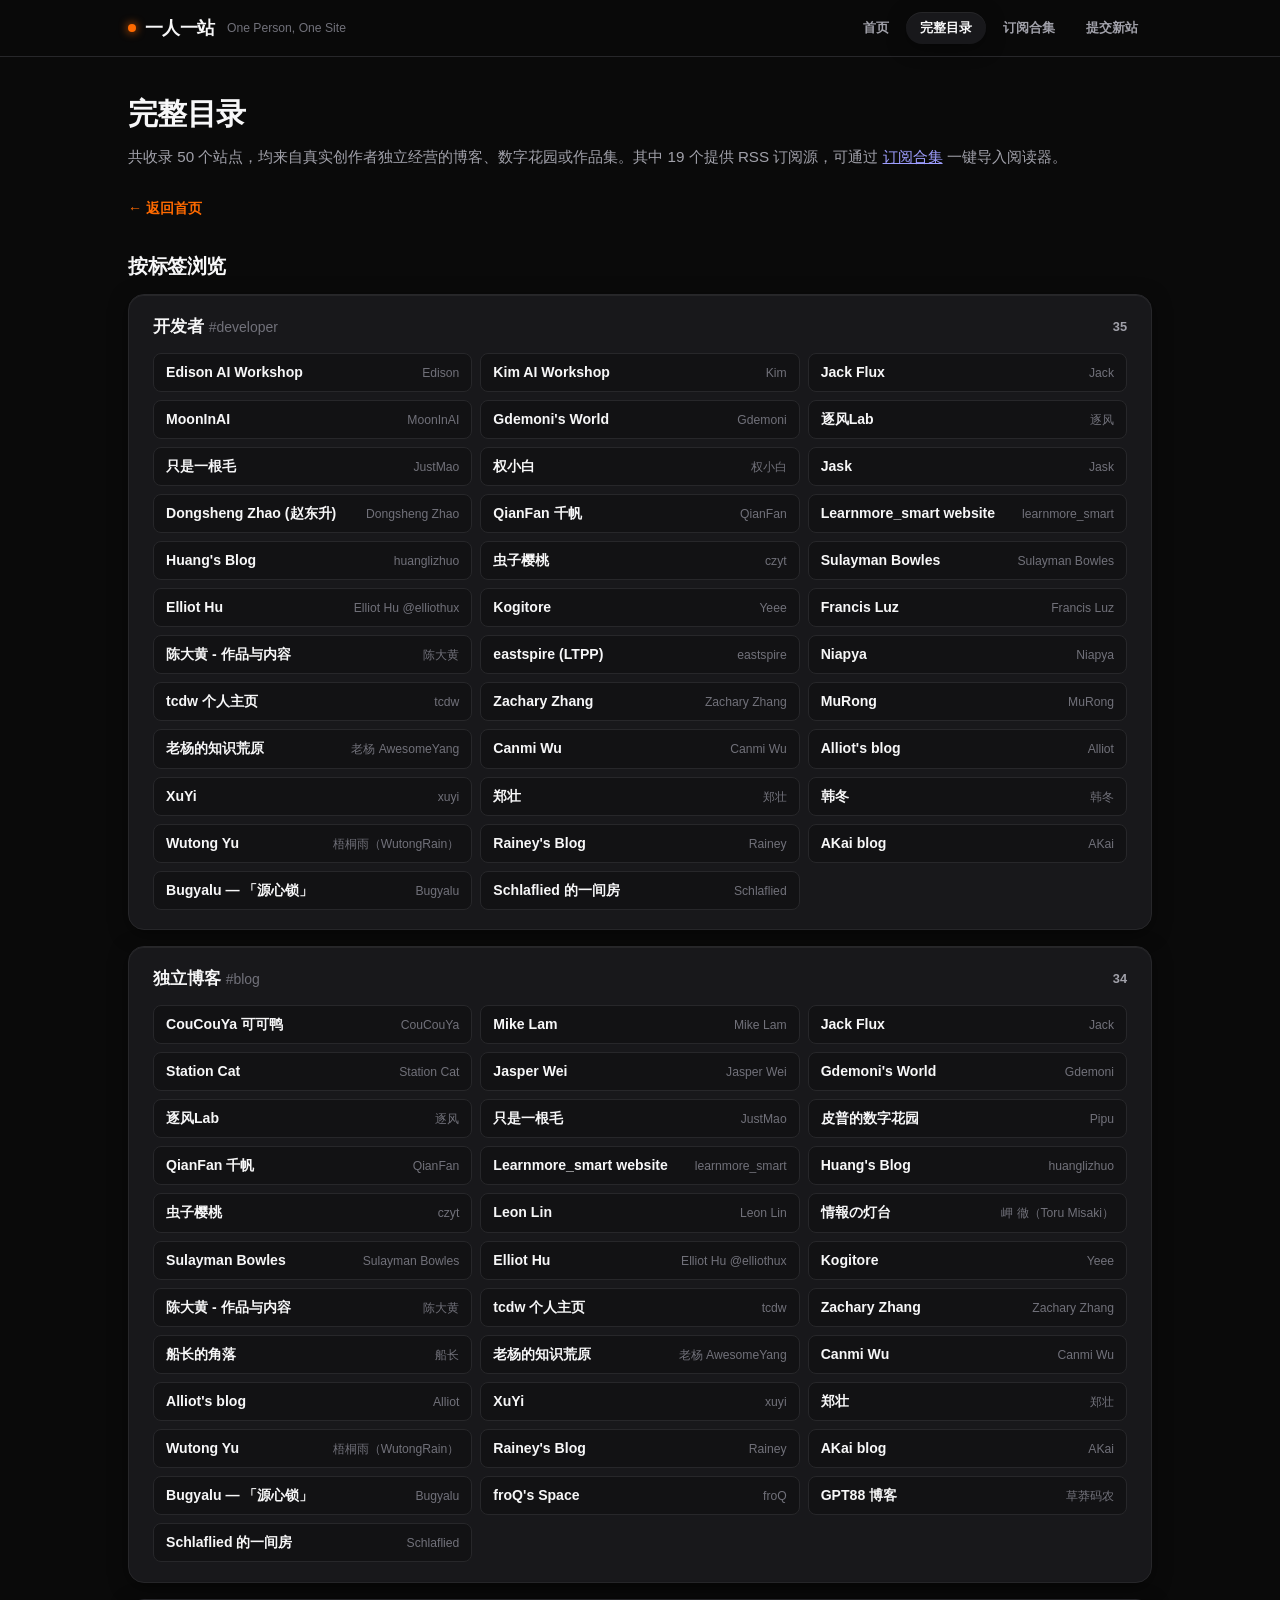
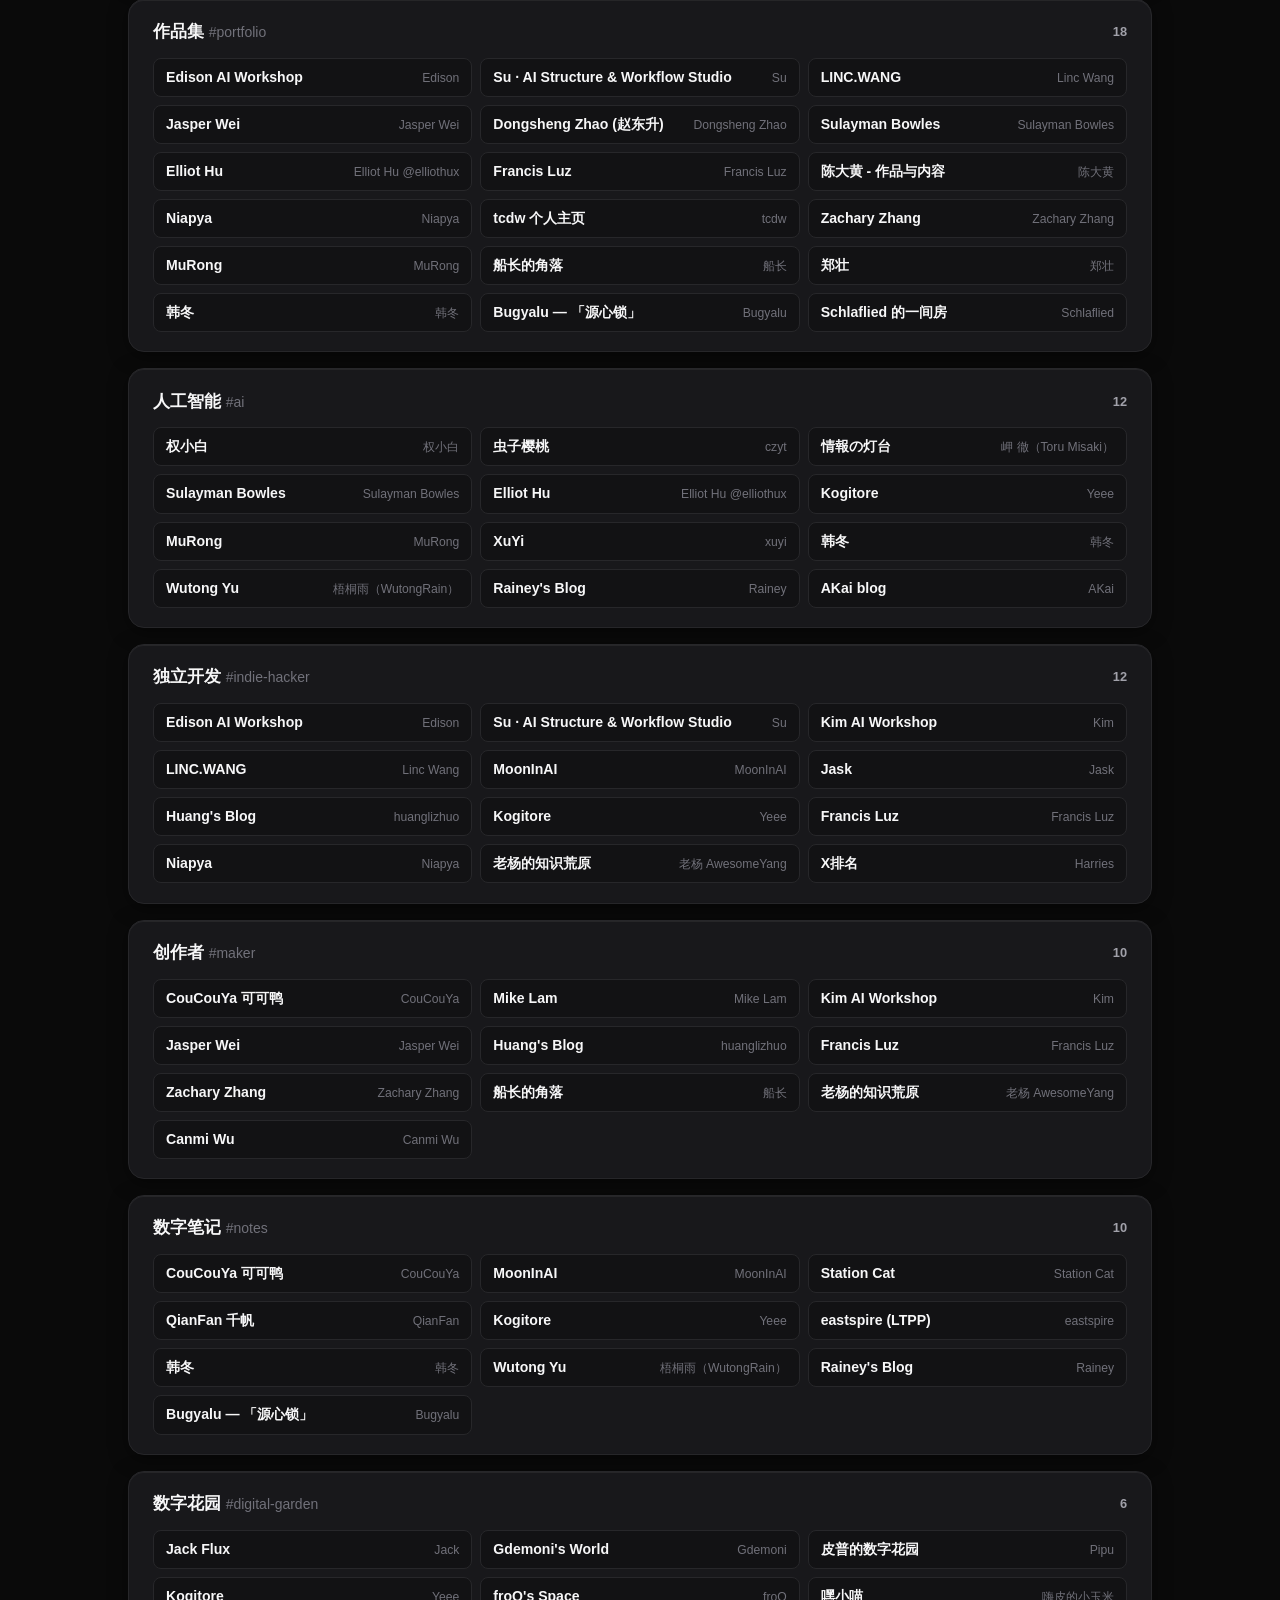
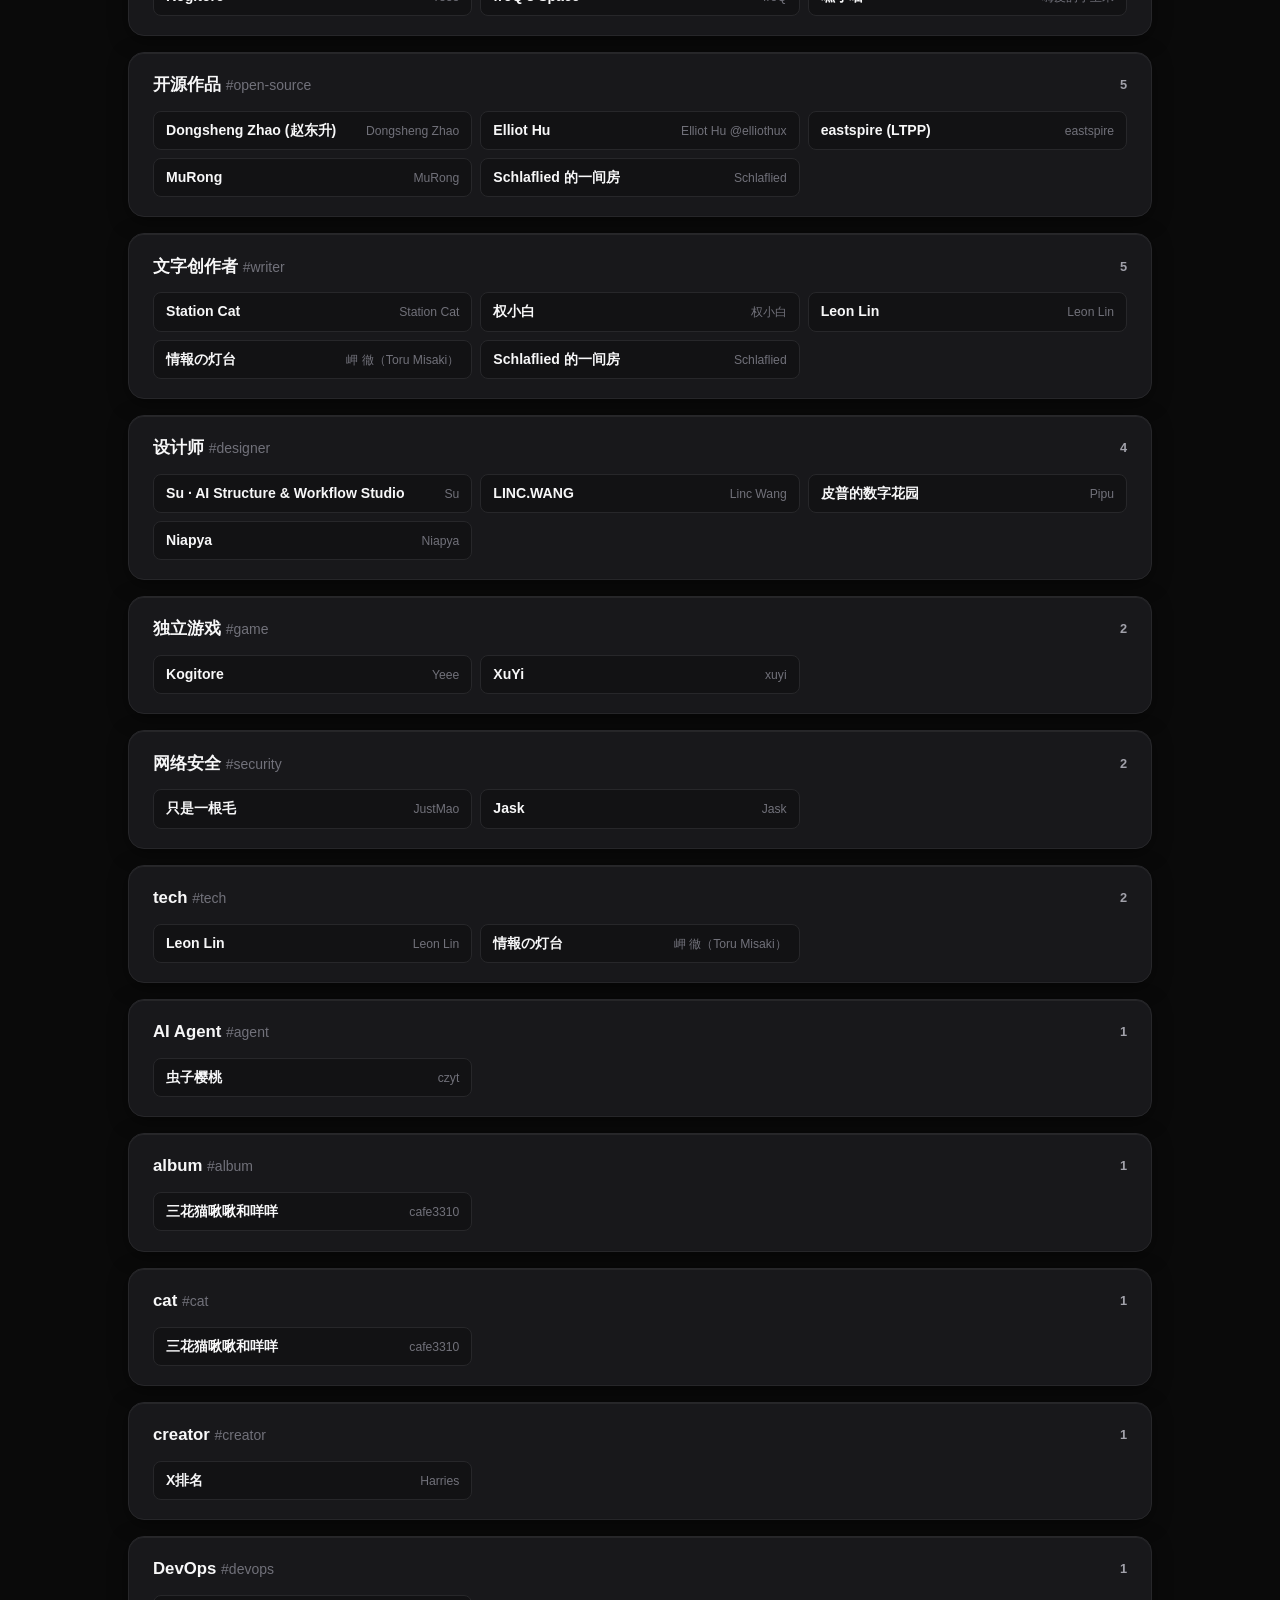
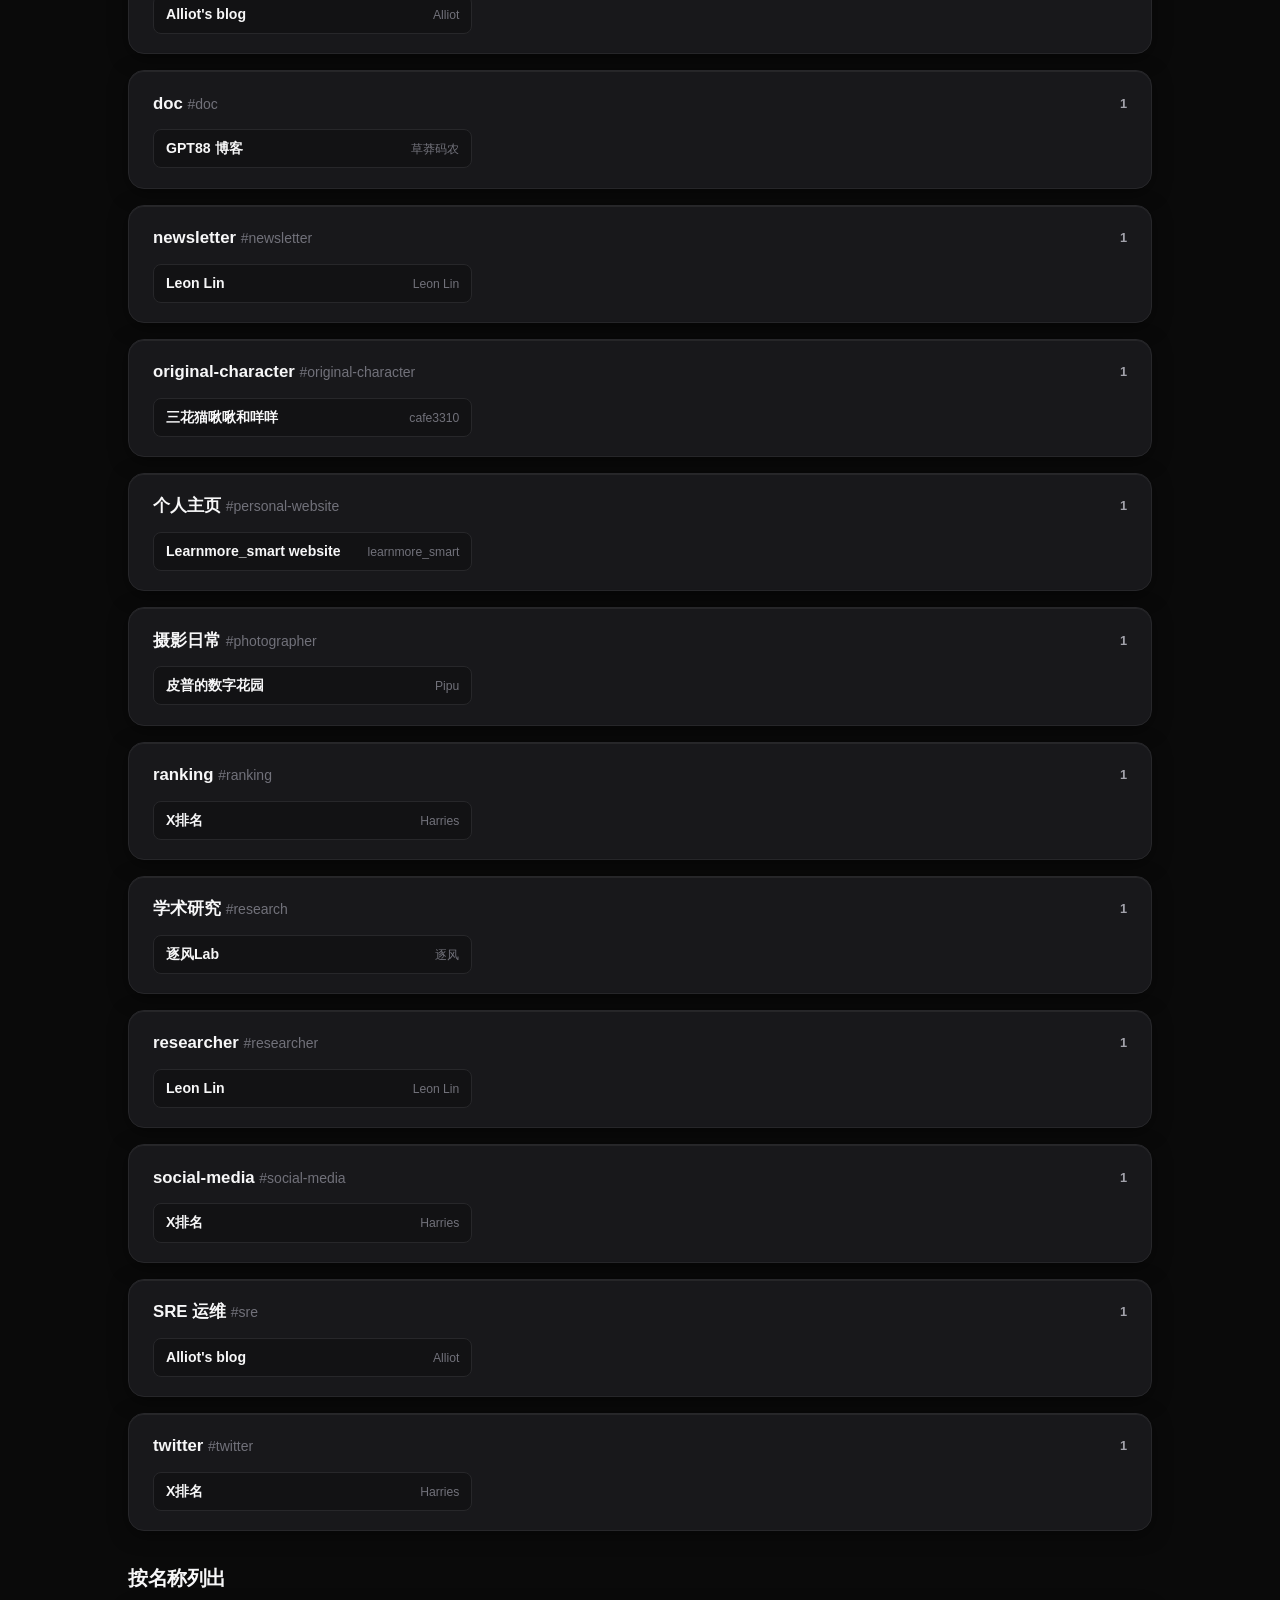
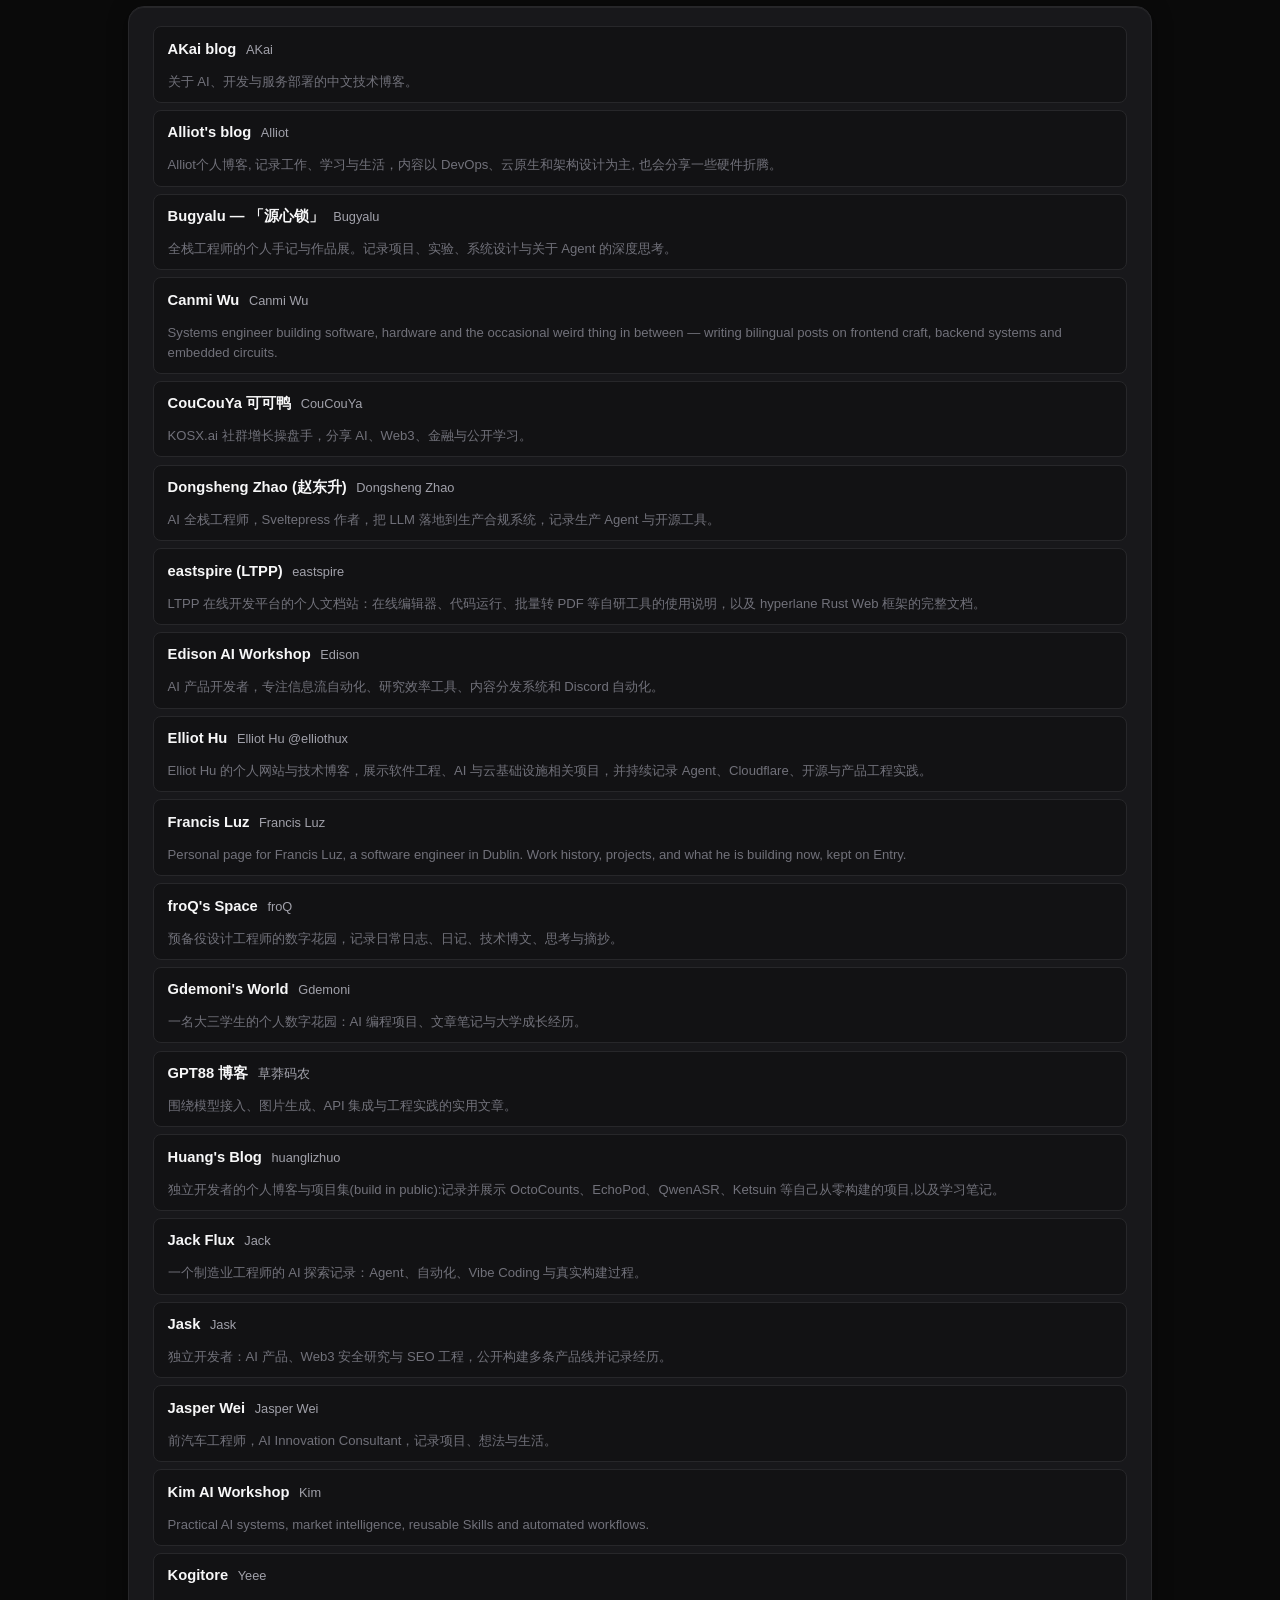
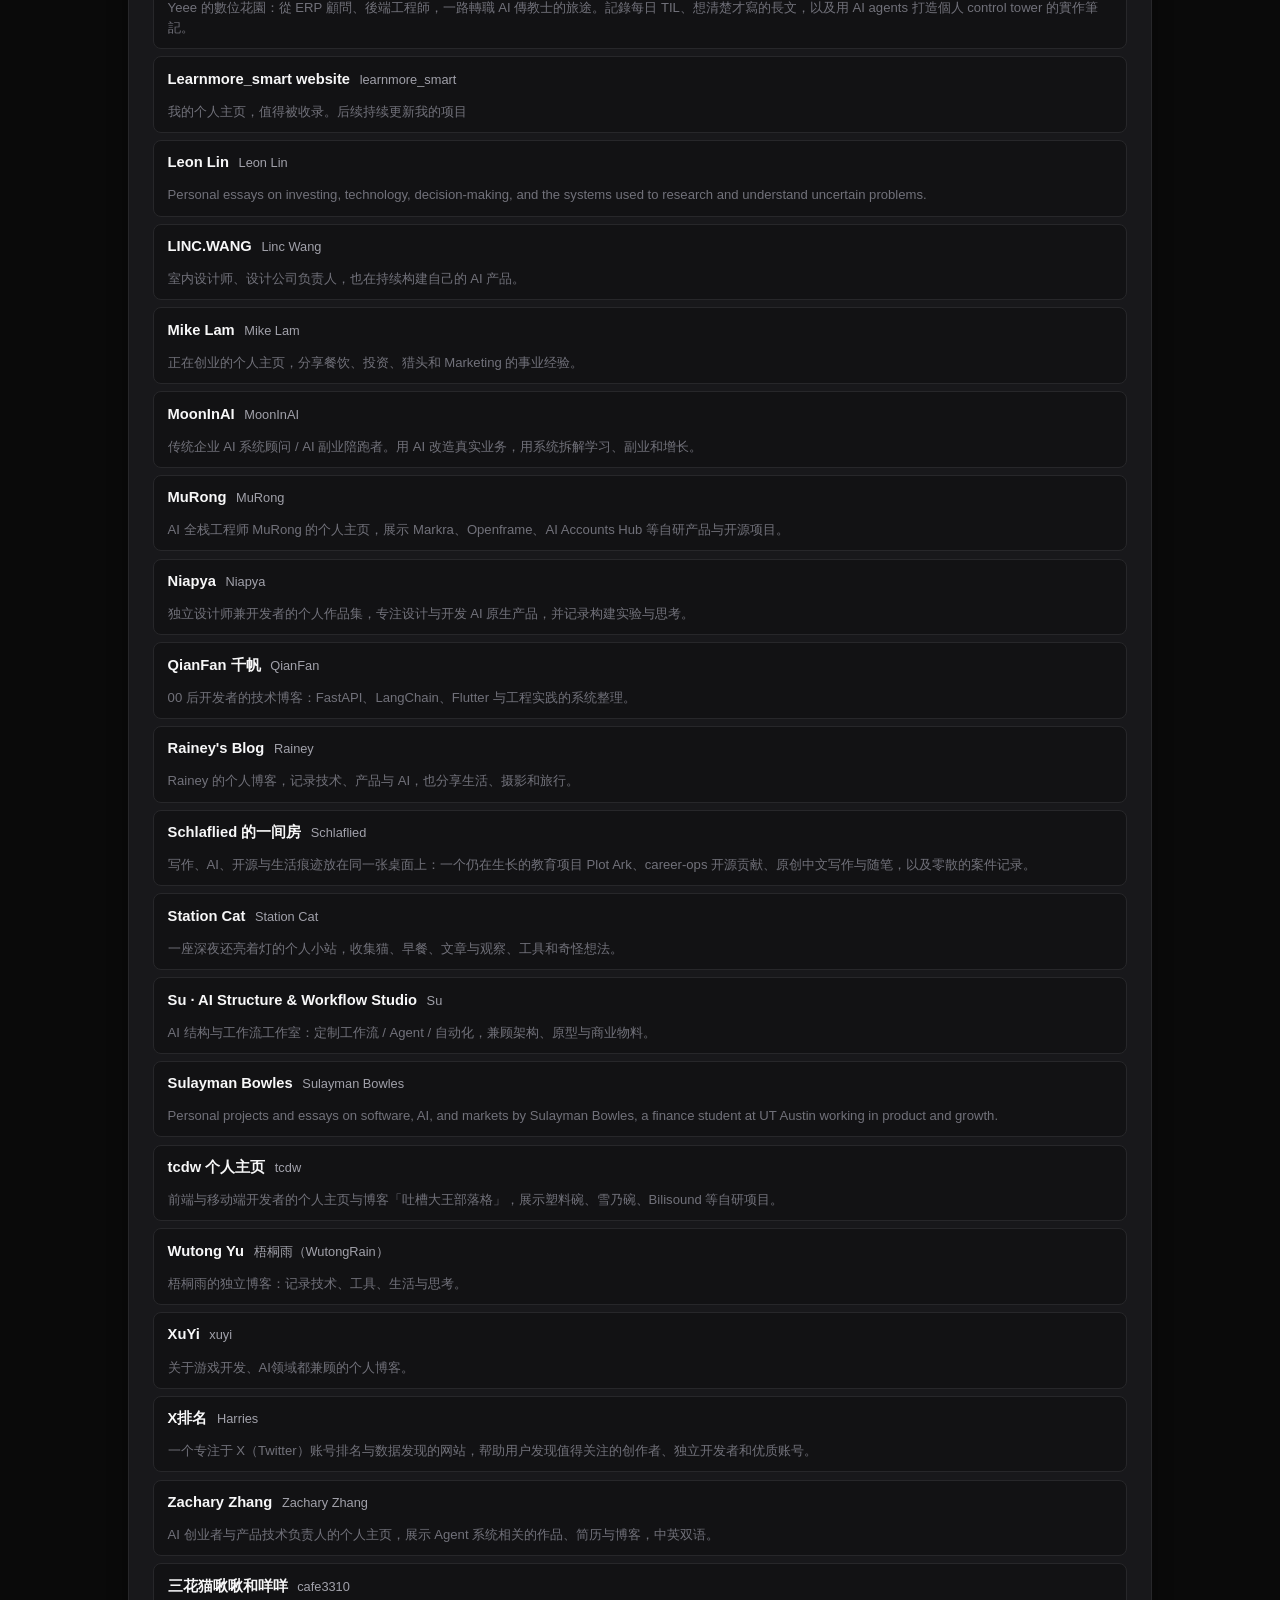
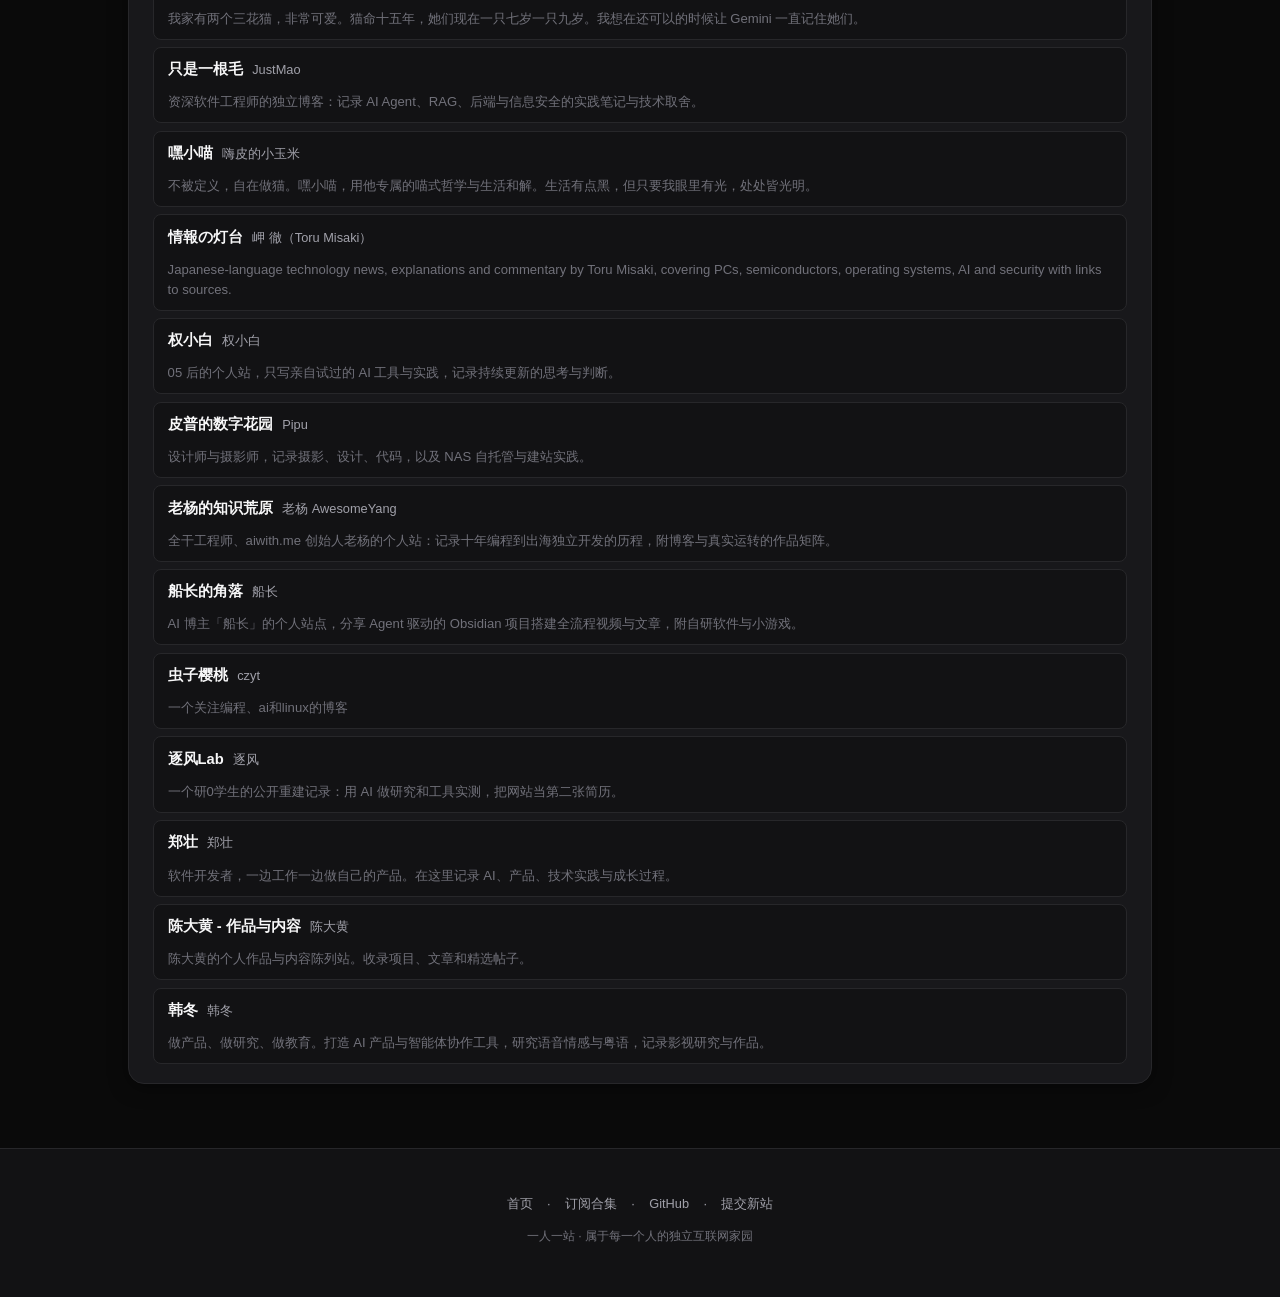
==== directory/index.html @ dafe2f37 "deploy: 发布 main@b7d40ae 的构建产物" ====
<!DOCTYPE html>
<html lang="zh-CN" data-theme-mode="system">
<head>
<meta charset="utf-8">
<meta name="viewport" content="width=device-width, initial-scale=1, viewport-fit=cover">
<title>完整目录 · 一人一站</title>
<meta name="description" content="一人一站收录的全部 50 个独立博客、数字花园与个人网站，按标签与名称两种方式列出。">
<link rel="canonical" href="https://realchendahuang.github.io/one-person-one-site/directory/">
<link rel="icon" href="../favicon.svg" type="image/svg+xml">
<meta name="theme-color" content="#0a0a0a">
<script>
  (function() {
    var stored = "dark";
    try { stored = localStorage.getItem("opos-theme") || "dark"; } catch(e) {}
    document.documentElement.setAttribute("data-theme-mode", stored);
    var prefersDark = window.matchMedia("(prefers-color-scheme: dark)").matches;
    var isDark = stored === "dark" || (stored === "system" && prefersDark);
    if (isDark) {
      document.documentElement.classList.add("dark");
    } else {
      document.documentElement.classList.remove("dark");
    }
    var meta = document.querySelector('meta[name="theme-color"]');
    if (meta) meta.setAttribute("content", isDark ? "#0a0a0a" : "#f5f6f7");
  })();
</script>
<style>
/* ============================================================
   一人一站 · KOSX 风格 Bento 现代设计系统
   设计语言：深色碳素底色 + 信号橙高光 + Bento 网格 + 紧密无衬线字体
   ============================================================ */

:root {
  color-scheme: light;
  --radius-sm: 8px;
  --radius-md: 12px;
  --radius-lg: 16px;
  --radius-xl: 20px;
  --radius-full: 9999px;

  /* 背景与面板 */
  --paper: #f5f6f7;
  --soft-surface: #f0f1f3;
  --surface: #ffffff;
  --line: #e4e4e7;
  --line-subtle: #f0f0f2;
  --ink: #18181b;
  --mist: #52525b;
  --fog: #a1a1aa;

  /* 品牌信号橙 (KOSX Signature Orange) */
  --signal: #ff6a00;
  --signal-hover: #e65f00;
  --signal-warm: #ffb347;
  --signal-deep: #ff3d00;
  --signal-soft: rgba(255, 106, 0, 0.08);
  --signal-border: rgba(255, 106, 0, 0.28);
  --signal-ink: #c2410c;

  /* 阴影与微光 */
  --panel-elev: 0 1px 3px rgba(0, 0, 0, 0.04), 0 10px 28px -14px rgba(0, 0, 0, 0.08);
  --hover-lift: 0 12px 30px -6px rgba(0, 0, 0, 0.12), 0 4px 10px -2px rgba(0, 0, 0, 0.06);
  --shadow-pop: 0 16px 40px -8px rgba(0, 0, 0, 0.16);

  /* 标签里程碑色彩 (Census Tokens) */
  --tag-violet: #8b5cf6;
  --tag-orange: #ff6a00;
  --tag-amber: #d97706;
  --tag-gold: #fbbf24;
  --tag-sky: #0284c7;
  --tag-emerald: #059669;
  --tag-rose: #f43f5e;
  --tag-slate: #64748b;

  --font-sans: -apple-system, BlinkMacSystemFont, "Segoe UI", Roboto, "Helvetica Neue", "PingFang SC", "Noto Sans CJK SC", "Microsoft YaHei", Arial, sans-serif;
  --font-mono: ui-monospace, SFMono-Regular, Menlo, Monaco, Consolas, "Liberation Mono", monospace;
}

html.dark {
  color-scheme: dark;

  /* 极致深色深沉碳黑 */
  --paper: #0a0a0a;
  --soft-surface: #121214;
  --surface: #18181b;
  --line: #27272a;
  --line-subtle: #1e1e22;
  --ink: #f7f7f8;
  --mist: #a1a1aa;
  --fog: #71717a;

  /* 信号橙 */
  --signal: #ff6a00;
  --signal-hover: #ff7d1a;
  --signal-warm: #ffb347;
  --signal-deep: #ff3d00;
  --signal-soft: rgba(255, 106, 0, 0.12);
  --signal-border: rgba(255, 106, 0, 0.35);
  --signal-ink: #ff6a00;

  /* 深色光泽与内阴影 (Subtle Inset Highlights) */
  --panel-elev: inset 0 1px 0 0 rgba(255, 255, 255, 0.06), 0 4px 20px -2px rgba(0, 0, 0, 0.5);
  --hover-lift: inset 0 1px 0 0 rgba(255, 255, 255, 0.12), 0 16px 36px -4px rgba(0, 0, 0, 0.75);
  --shadow-pop: 0 20px 50px -10px rgba(0, 0, 0, 0.8), inset 0 1px 0 0 rgba(255, 255, 255, 0.1);

  /* 标签色彩 (深色模式微调高饱和度) */
  --tag-violet: #a78bfa;
  --tag-orange: #ff6a00;
  --tag-amber: #f59e0b;
  --tag-gold: #fcd34d;
  --tag-sky: #38bdf8;
  --tag-emerald: #34d399;
  --tag-rose: #fb7185;
  --tag-slate: #94a3b8;
}

*, *::before, *::after {
  box-sizing: border-box;
}

body {
  margin: 0;
  background-color: var(--paper);
  color: var(--ink);
  font-family: var(--font-sans);
  line-height: 1.5;
  -webkit-font-smoothing: antialiased;
  -moz-osx-font-smoothing: grayscale;
  min-height: 100vh;
  display: flex;
  flex-direction: column;
}

/* 屏幕阅读器辅助 */
.sr-only {
  position: absolute;
  width: 1px;
  height: 1px;
  margin: -1px;
  padding: 0;
  overflow: hidden;
  clip: rect(0, 0, 0, 0);
  white-space: nowrap;
  border: 0;
}

.tabular-nums {
  font-variant-numeric: tabular-nums;
}

/* ================= 顶栏 (Sticky Header) ================= */
.site-header {
  position: sticky;
  top: 0;
  z-index: 40;
  width: 100%;
  border-bottom: 1px solid var(--line);
  background: rgba(245, 246, 247, 0.82);
  backdrop-filter: blur(16px);
  -webkit-backdrop-filter: blur(16px);
  transition: background-color 0.2s ease, border-color 0.2s ease;
}
html.dark .site-header {
  background: rgba(10, 10, 10, 0.82);
}

.header-inner {
  max-width: 1080px;
  height: 56px;
  margin: 0 auto;
  padding: 0 clamp(16px, 2.5vw, 28px);
  display: flex;
  align-items: center;
  justify-content: space-between;
  gap: 1rem;
}

/* 品牌 Logo */
.brand {
  display: flex;
  align-items: center;
  gap: 0.55rem;
  text-decoration: none;
  color: var(--ink);
  flex-shrink: 0;
}
.brand-pulse {
  width: 8px;
  height: 8px;
  border-radius: 50%;
  background: var(--signal);
  box-shadow: 0 0 10px var(--signal);
  animation: pulse-dot 2.2s cubic-bezier(0.4, 0, 0.6, 1) infinite;
}
@keyframes pulse-dot {
  0%, 100% { opacity: 1; transform: scale(1); }
  50% { opacity: 0.5; transform: scale(0.85); }
}
.brand-title {
  font-weight: 800;
  font-size: 1.12rem;
  letter-spacing: -0.025em;
  color: var(--ink);
}
.brand-sub {
  font-size: 0.76rem;
  color: var(--fog);
  font-weight: 500;
  letter-spacing: 0;
  margin-left: 0.2rem;
}
@media (max-width: 640px) {
  .brand-sub { display: none; }
}

/* 中间导航胶囊 (Pill Navigation) */
.nav-pills {
  display: flex;
  align-items: center;
  gap: 0.25rem;
}
.nav-pill {
  padding: 0.35rem 0.85rem;
  font-size: 0.84rem;
  font-weight: 600;
  color: var(--mist);
  text-decoration: none;
  border-radius: var(--radius-full);
  transition: all 0.15s ease;
  white-space: nowrap;
}
.nav-pill:hover {
  color: var(--ink);
  background: var(--soft-surface);
}
.nav-pill.active {
  background: var(--surface);
  color: var(--ink);
  box-shadow: var(--panel-elev);
}
@media (max-width: 640px) {
  .nav-pills { display: none; }
}

/* 右侧操作栏 */
.header-actions {
  display: flex;
  align-items: center;
  gap: 0.45rem;
}
.icon-circle-btn {
  display: inline-flex;
  align-items: center;
  justify-content: center;
  width: 36px;
  height: 36px;
  border-radius: 50%;
  background: var(--surface);
  border: 1px solid var(--line);
  box-shadow: var(--panel-elev);
  color: var(--mist);
  cursor: pointer;
  text-decoration: none;
  flex-shrink: 0;
  transition: all 0.15s ease;
  padding: 0;
}
.icon-circle-btn:hover {
  background: var(--soft-surface);
  color: var(--ink);
  border-color: var(--line);
  transform: translateY(-1px);
}
.icon-circle-btn:active {
  transform: scale(0.95);
}
.icon-circle-btn svg {
  width: 16px;
  height: 16px;
}

.theme-icon-sun, .theme-icon-moon, .theme-icon-system { display: none; }
html[data-theme-mode="light"] .theme-icon-sun { display: block; }
html[data-theme-mode="dark"] .theme-icon-moon { display: block; }
html[data-theme-mode="system"] .theme-icon-system { display: block; }

/* ================= 主布局容器 ================= */
.main-wrapper {
  max-width: 1080px;
  margin: 0 auto;
  padding: 2.2rem clamp(16px, 2.5vw, 28px) 4rem;
  flex: 1;
  width: 100%;
}

/* Hero 标题区 */
.hero-header {
  margin-bottom: 2rem;
}
.hero-title {
  margin: 0 0 0.5rem;
  font-size: clamp(2rem, 3.8vw, 2.85rem);
  font-weight: 800;
  letter-spacing: -0.035em;
  line-height: 1.15;
  color: var(--ink);
}
.hero-desc {
  margin: 0;
  font-size: clamp(0.88rem, 1.3vw, 1.02rem);
  color: var(--mist);
  line-height: 1.6;
}

/* ================= 通用面板卡片 (Bento Panel) ================= */
.panel-card {
  background: var(--surface);
  border: 1px solid var(--line);
  border-radius: var(--radius-lg);
  box-shadow: var(--panel-elev);
  transition: border-color 0.2s ease, box-shadow 0.2s ease, transform 0.25s cubic-bezier(0, 0, 0.2, 1);
}

/* 卡片悬停微浮动 */
.card-lift {
  transition: transform 0.25s cubic-bezier(0, 0, 0.2, 1), box-shadow 0.25s cubic-bezier(0, 0, 0.2, 1), border-color 0.2s ease;
}
.card-lift:hover {
  transform: translateY(-3px);
  border-color: rgba(255, 106, 0, 0.35);
  box-shadow: var(--hover-lift);
}

/* ================= Bento 第一行：两列大卡片 ================= */
.bento-row-top {
  display: grid;
  grid-template-columns: 1.15fr 1fr;
  gap: 0.85rem;
  margin-bottom: 0.85rem;
}
@media (max-width: 820px) {
  .bento-row-top { grid-template-columns: 1fr; }
}

/* 左侧数据聚合大卡 */
.bento-hero-left {
  padding: 1.8rem 2rem;
  display: flex;
  flex-direction: column;
  justify-content: space-between;
}
.bento-label {
  font-size: 0.88rem;
  font-weight: 600;
  color: var(--mist);
}
.bento-big-stat {
  font-size: clamp(3rem, 5.2vw, 4.2rem);
  font-weight: 800;
  line-height: 1.05;
  letter-spacing: -0.04em;
  margin: 0.6rem 0 1.2rem;
  color: var(--ink);
  font-variant-numeric: tabular-nums;
}
.bento-big-stat.text-signal {
  color: var(--signal);
}
.bento-sub-metrics {
  display: flex;
  flex-wrap: wrap;
  align-items: baseline;
  gap: 1.6rem;
  padding-top: 0.8rem;
  border-top: 1px solid var(--line-subtle);
}
.bento-sub-item {
  display: flex;
  align-items: baseline;
  gap: 0.45rem;
}
.sub-label {
  font-size: 0.82rem;
  color: var(--mist);
  font-weight: 500;
}
.sub-val {
  font-size: 1.15rem;
  font-weight: 800;
  color: var(--ink);
  font-variant-numeric: tabular-nums;
}

/* 右侧橙色漫游 & 探索大卡 */
.bento-hero-right {
  padding: 1.8rem 2rem;
  background: var(--signal-soft);
  border: 1px solid var(--signal-border);
  display: flex;
  flex-direction: column;
  justify-content: space-between;
}
.bento-desc-row {
  font-size: 0.84rem;
  font-weight: 600;
  color: var(--mist);
  margin-bottom: 1.2rem;
}
.bento-actions-row {
  display: flex;
  flex-wrap: wrap;
  gap: 0.6rem;
}
.hero-action-btn {
  display: inline-flex;
  align-items: center;
  justify-content: center;
  gap: 0.45rem;
  padding: 0.6rem 1.15rem;
  font-size: 0.84rem;
  font-weight: 600;
  border-radius: var(--radius-full);
  cursor: pointer;
  text-decoration: none;
  transition: all 0.15s ease;
  line-height: 1;
}
.hero-action-btn.primary {
  background: var(--signal);
  color: #ffffff;
  border: 1px solid var(--signal);
  box-shadow: 0 0 14px rgba(255, 106, 0, 0.3);
}
.hero-action-btn.primary:hover {
  background: var(--signal-hover);
  transform: translateY(-1px);
}
.hero-action-btn.secondary {
  background: var(--surface);
  color: var(--ink);
  border: 1px solid var(--line);
}
.hero-action-btn.secondary:hover {
  background: var(--soft-surface);
  color: var(--ink);
  transform: translateY(-1px);
}

/* ================= Bento 第二行：四格指标 ================= */
.bento-stats-grid {
  display: grid;
  grid-template-columns: repeat(4, 1fr);
  gap: 0.85rem;
  margin-bottom: 2rem;
}
@media (max-width: 768px) {
  .bento-stats-grid { grid-template-columns: repeat(2, 1fr); }
}
@media (max-width: 440px) {
  .bento-stats-grid { grid-template-columns: 1fr; }
}

.stat-item {
  padding: 1.15rem 1.35rem;
  display: flex;
  flex-direction: column;
}
.stat-item-label {
  font-size: 0.78rem;
  font-weight: 600;
  color: var(--mist);
}
.stat-item-val {
  font-size: 1.7rem;
  font-weight: 800;
  letter-spacing: -0.025em;
  color: var(--ink);
  margin: 0.4rem 0 0.15rem;
  font-variant-numeric: tabular-nums;
}
.stat-item-sub {
  font-size: 0.74rem;
  color: var(--fog);
}

/* ================= Bento 第三行：里程碑与分布 (Milestone Distribution) ================= */
.milestone-section {
  padding: 1.8rem 2rem;
  margin-bottom: 2.2rem;
}
.milestone-header {
  display: flex;
  flex-wrap: wrap;
  align-items: center;
  justify-content: space-between;
  gap: 0.5rem;
  margin-bottom: 1.4rem;
}
.milestone-title {
  margin: 0;
  font-size: 1.25rem;
  font-weight: 800;
  letter-spacing: -0.02em;
  color: var(--ink);
}
.milestone-count {
  font-size: 0.78rem;
  font-weight: 600;
  color: var(--mist);
  font-variant-numeric: tabular-nums;
}

/* 彩色进度条 */
.milestone-bar-wrap {
  position: relative;
  display: flex;
  height: 12px;
  gap: 3px;
  margin-bottom: 1.1rem;
}
.milestone-segment {
  height: 100%;
  min-width: 6px;
  border-radius: var(--radius-full);
  border: none;
  padding: 0;
  cursor: pointer;
  transition: opacity 0.18s ease, transform 0.18s ease;
}
.milestone-segment:hover {
  opacity: 0.82;
  transform: scaleY(1.25);
}

/* 分布药丸标签按钮 */
.milestone-pills-wrap {
  display: flex;
  flex-wrap: wrap;
  gap: 0.45rem;
}
.milestone-pill {
  display: inline-flex;
  align-items: center;
  gap: 0.45rem;
  padding: 0.3rem 0.8rem;
  border-radius: var(--radius-full);
  background: var(--soft-surface);
  border: 1px solid var(--line);
  color: var(--mist);
  font-size: 0.82rem;
  font-weight: 500;
  cursor: pointer;
  transition: all 0.15s ease;
  user-select: none;
}
.milestone-pill:hover {
  color: var(--ink);
  background: var(--line);
  border-color: var(--fog);
}
.milestone-pill.active {
  background: var(--surface);
  color: var(--ink);
  border-color: var(--signal);
  box-shadow: 0 0 10px rgba(255, 106, 0, 0.25);
}
.milestone-dot {
  width: 8px;
  height: 8px;
  border-radius: 50%;
  flex-shrink: 0;
}
.milestone-pill b {
  font-weight: 700;
  color: var(--ink);
  font-size: 0.8rem;
}

/* ================= 筛选与排序控制条 ================= */
.sites-section-header {
  display: flex;
  flex-wrap: wrap;
  align-items: center;
  justify-content: space-between;
  gap: 0.8rem;
  margin-bottom: 1.1rem;
  padding-top: 0.5rem;
}
.section-title-wrap {
  display: flex;
  align-items: baseline;
  gap: 0.6rem;
}
.section-title {
  margin: 0;
  font-size: 1.35rem;
  font-weight: 800;
  letter-spacing: -0.02em;
  color: var(--ink);
}
.section-subtitle {
  font-size: 0.82rem;
  color: var(--fog);
  font-weight: 500;
}

/* 活跃搜索气泡 */
.active-search-chip {
  display: inline-flex;
  align-items: center;
  gap: 0.35rem;
  height: 28px;
  padding: 0 0.75rem;
  background: var(--signal-soft);
  color: var(--signal);
  border: 1px solid var(--signal-border);
  border-radius: var(--radius-full);
  font-size: 0.78rem;
  font-weight: 600;
  cursor: pointer;
  transition: all 0.15s ease;
}
.active-search-chip:hover {
  background: rgba(255, 106, 0, 0.18);
}
.active-search-chip[hidden] {
  display: none;
}
.search-chip-close {
  font-size: 0.72rem;
  opacity: 0.8;
}

/* 排序分段按钮 (Segmented Control) */
.sort-group {
  display: inline-flex;
  align-items: center;
  background: var(--soft-surface);
  border: 1px solid var(--line);
  border-radius: var(--radius-full);
  padding: 3px;
  gap: 2px;
}
.sort-btn {
  background: transparent;
  border: none;
  color: var(--mist);
  font-size: 0.78rem;
  font-weight: 600;
  padding: 0.3rem 0.75rem;
  border-radius: var(--radius-full);
  cursor: pointer;
  line-height: 1;
  transition: all 0.15s ease;
}
.sort-btn:hover {
  color: var(--ink);
}
.sort-btn.active {
  background: var(--surface);
  color: var(--ink);
  box-shadow: 0 1px 3px rgba(0, 0, 0, 0.08);
}

/* 横向分类药丸筛选栏 */
.tags-filter-bar {
  margin-bottom: 1.2rem;
  overflow-x: auto;
  scrollbar-width: none;
  -webkit-overflow-scrolling: touch;
  padding-bottom: 4px;
}
.tags-filter-bar::-webkit-scrollbar {
  display: none;
}
.tags-scroll-wrap {
  display: inline-flex;
  gap: 0.4rem;
}
.tag-btn {
  display: inline-flex;
  align-items: center;
  gap: 0.3rem;
  height: 32px;
  padding: 0 0.85rem;
  background: var(--surface);
  border: 1px solid var(--line);
  border-radius: var(--radius-full);
  font-size: 0.82rem;
  color: var(--mist);
  font-weight: 500;
  cursor: pointer;
  flex-shrink: 0;
  user-select: none;
  transition: all 0.14s ease;
}
.tag-btn:hover {
  color: var(--ink);
  background: var(--soft-surface);
  border-color: var(--fog);
}
.tag-btn.active {
  background: var(--ink);
  color: var(--paper);
  border-color: var(--ink);
  font-weight: 600;
}
html.dark .tag-btn.active {
  background: #ffffff;
  color: #000000;
  border-color: #ffffff;
}
.tag-count {
  font-size: 0.72rem;
  opacity: 0.65;
  font-variant-numeric: tabular-nums;
}

/* ================= 站点卡片网格 (Bento Sites Grid) ================= */
.sites-grid {
  display: grid;
  grid-template-columns: repeat(auto-fill, minmax(320px, 1fr));
  gap: 1rem;
}

.site-card {
  position: relative;
  display: flex;
  flex-direction: column;
  padding: 1.35rem;
  background: var(--surface);
  border: 1px solid var(--line);
  border-radius: var(--radius-lg);
  box-shadow: var(--panel-elev);
  color: inherit;
  min-height: 180px;
  transition: transform 0.25s cubic-bezier(0, 0, 0.2, 1), box-shadow 0.25s cubic-bezier(0, 0, 0.2, 1), border-color 0.2s ease;
}
.site-card:hover {
  transform: translateY(-3px);
  border-color: rgba(255, 106, 0, 0.35);
  box-shadow: var(--hover-lift);
}
.site-card.is-hidden {
  display: none !important;
}

.card-top {
  display: flex;
  align-items: flex-start;
  justify-content: space-between;
  gap: 0.75rem;
  margin-bottom: 0.8rem;
}

.card-header-main {
  display: flex;
  align-items: center;
  gap: 0.8rem;
  min-width: 0;
  flex: 1;
}

/* 站点图标 Squircle */
.site-favicon {
  width: 42px;
  height: 42px;
  border-radius: 12px;
  background: var(--soft-surface);
  border: 1px solid var(--line);
  flex-shrink: 0;
  display: flex;
  align-items: center;
  justify-content: center;
  overflow: hidden;
  box-shadow: 0 1px 2px rgba(0, 0, 0, 0.05);
}
.site-favicon img {
  width: 100%;
  height: 100%;
  object-fit: cover;
}
.site-favicon-letter {
  font-weight: 800;
  font-size: 1.1rem;
  color: var(--signal);
}

.card-title-wrap {
  min-width: 0;
  flex: 1;
}
.site-name {
  margin: 0;
  font-size: 1.05rem;
  font-weight: 700;
  letter-spacing: -0.02em;
  color: var(--ink);
  white-space: nowrap;
  overflow: hidden;
  text-overflow: ellipsis;
}
.site-link {
  color: inherit;
  text-decoration: none;
}
.site-link:hover {
  text-decoration: underline;
  text-decoration-color: var(--signal);
  text-underline-offset: 4px;
}
/* 点击卡片铺满热区 */
.site-link::after {
  content: "";
  position: absolute;
  inset: 0;
  z-index: 1;
  border-radius: var(--radius-lg);
}

.site-owner-sub {
  font-size: 0.78rem;
  color: var(--mist);
  margin-top: 0.2rem;
  white-space: nowrap;
  overflow: hidden;
  text-overflow: ellipsis;
}
.site-owner-sub .sub-sep {
  color: var(--fog);
  margin: 0 0.25rem;
}
.site-owner-sub .sub-domain {
  font-family: var(--font-mono);
  font-size: 0.74rem;
  color: var(--fog);
}

/* 悬停微动右上箭头 */
.card-arrow-icon {
  width: 30px;
  height: 30px;
  border-radius: 50%;
  background: var(--soft-surface);
  border: 1px solid var(--line);
  color: var(--fog);
  display: flex;
  align-items: center;
  justify-content: center;
  flex-shrink: 0;
  transition: all 0.2s cubic-bezier(0, 0, 0.2, 1);
}
.site-card:hover .card-arrow-icon {
  background: var(--signal);
  color: #ffffff;
  border-color: var(--signal);
  transform: translate(2px, -2px);
  box-shadow: 0 0 10px rgba(255, 106, 0, 0.35);
}
.card-arrow-icon svg {
  width: 14px;
  height: 14px;
}

/* 简介 */
.site-desc {
  margin: 0 0 1rem;
  font-size: 0.88rem;
  color: var(--mist);
  line-height: 1.6;
  display: -webkit-box;
  -webkit-line-clamp: 2;
  -webkit-box-orient: vertical;
  overflow: hidden;
  flex: 1;
}

/* 底部标签与操作 */
.card-bottom {
  display: flex;
  align-items: center;
  justify-content: space-between;
  gap: 0.5rem;
  margin-top: auto;
  padding-top: 0.6rem;
  border-top: 1px solid var(--line-subtle);
}

.card-tags {
  display: flex;
  flex-wrap: wrap;
  gap: 0.35rem;
}
.card-tag {
  font-family: var(--font-mono);
  font-size: 0.72rem;
  color: var(--fog);
  background: var(--soft-surface);
  border: 1px solid var(--line);
  padding: 0.12rem 0.45rem;
  border-radius: 4px;
  font-weight: 500;
}

.card-actions {
  display: flex;
  align-items: center;
  gap: 0.3rem;
  position: relative;
  z-index: 2;
}
.mini-action-btn {
  display: inline-flex;
  align-items: center;
  justify-content: center;
  width: 26px;
  height: 26px;
  border-radius: 6px;
  background: var(--soft-surface);
  border: 1px solid var(--line);
  color: var(--mist);
  cursor: pointer;
  padding: 0;
  text-decoration: none;
  transition: all 0.15s ease;
}
.mini-action-btn:hover {
  background: var(--signal);
  color: #ffffff;
  border-color: var(--signal);
  box-shadow: 0 0 8px rgba(255, 106, 0, 0.3);
}
.mini-action-btn svg {
  width: 13px;
  height: 13px;
}

/* ================= 空状态 ================= */
.empty-state {
  text-align: center;
  padding: 4rem 1.5rem;
  margin: 1.5rem 0;
}
.empty-icon {
  font-size: 2.5rem;
  margin-bottom: 0.8rem;
}
.empty-title {
  font-size: 1.15rem;
  font-weight: 700;
  color: var(--ink);
  margin: 0 0 0.4rem;
}
.empty-sub {
  font-size: 0.85rem;
  color: var(--mist);
  margin: 0 0 1.2rem;
}

/* ================= 搜索弹窗 (Spotlight Search) ================= */
.search-backdrop {
  position: fixed;
  inset: 0;
  z-index: 100;
  background: rgba(0, 0, 0, 0.65);
  backdrop-filter: blur(16px);
  -webkit-backdrop-filter: blur(16px);
  display: flex;
  align-items: flex-start;
  justify-content: center;
  padding: clamp(1rem, 6vh, 4rem) 1rem 1rem;
  opacity: 0;
  pointer-events: none;
  transition: opacity 0.2s ease;
}
.search-backdrop.open {
  opacity: 1;
  pointer-events: auto;
}

.search-box {
  width: 100%;
  max-width: 560px;
  border-radius: var(--radius-xl);
  box-shadow: var(--shadow-pop);
  overflow: hidden;
  display: flex;
  flex-direction: column;
  max-height: 80vh;
  transform: translateY(-12px) scale(0.98);
  transition: transform 0.22s cubic-bezier(0.16, 1, 0.3, 1);
}
.search-backdrop.open .search-box {
  transform: translateY(0) scale(1);
}

.search-input-row {
  display: flex;
  align-items: center;
  gap: 0.75rem;
  padding: 1rem 1.2rem;
  border-bottom: 1px solid var(--line);
}
.search-input-row svg {
  color: var(--signal);
  flex-shrink: 0;
}
.search-input-field {
  flex: 1;
  min-width: 0;
  background: transparent;
  border: none;
  outline: none;
  font-family: inherit;
  font-size: 1rem;
  color: var(--ink);
}
.search-input-field::placeholder {
  color: var(--fog);
}
.search-kbd-hint {
  font-family: var(--font-mono);
  font-size: 0.7rem;
  font-weight: 600;
  padding: 0.15rem 0.4rem;
  border-radius: 4px;
  background: var(--soft-surface);
  border: 1px solid var(--line);
  color: var(--fog);
  flex-shrink: 0;
}
.search-close-btn {
  background: var(--soft-surface);
  border: 1px solid var(--line);
  color: var(--mist);
  border-radius: 50%;
  width: 24px;
  height: 24px;
  display: flex;
  align-items: center;
  justify-content: center;
  font-size: 0.75rem;
  cursor: pointer;
  flex-shrink: 0;
}
.search-close-btn:hover {
  background: var(--line);
  color: var(--ink);
}

.search-tags-row {
  display: flex;
  align-items: center;
  gap: 0.35rem;
  overflow-x: auto;
  scrollbar-width: none;
  -webkit-overflow-scrolling: touch;
  padding: 0.6rem 1rem;
  border-bottom: 1px solid var(--line-subtle);
  background: var(--soft-surface);
}
.search-tags-row::-webkit-scrollbar {
  display: none;
}
.s-tag-pill {
  display: inline-flex;
  align-items: center;
  padding: 0.2rem 0.65rem;
  border-radius: var(--radius-full);
  background: var(--surface);
  border: 1px solid var(--line);
  font-size: 0.76rem;
  font-weight: 500;
  color: var(--mist);
  cursor: pointer;
  flex-shrink: 0;
  user-select: none;
  transition: all 0.12s ease;
}
.s-tag-pill:hover {
  color: var(--ink);
  border-color: var(--fog);
}
.s-tag-pill.active {
  background: var(--ink);
  color: var(--paper);
  border-color: var(--ink);
  font-weight: 600;
}
html.dark .s-tag-pill.active {
  background: #ffffff;
  color: #000000;
}

.search-results-list {
  overflow-y: auto;
  padding: 0.6rem;
  display: flex;
  flex-direction: column;
  gap: 0.3rem;
}
.search-item {
  display: flex;
  align-items: center;
  justify-content: space-between;
  gap: 0.8rem;
  padding: 0.7rem 0.9rem;
  border-radius: var(--radius-md);
  cursor: pointer;
  text-decoration: none;
  color: inherit;
  transition: background-color 0.12s ease;
}
.search-item:hover {
  background: var(--soft-surface);
}
.search-item-info {
  min-width: 0;
  flex: 1;
}
.search-item-title {
  font-size: 0.92rem;
  font-weight: 700;
  color: var(--ink);
  white-space: nowrap;
  overflow: hidden;
  text-overflow: ellipsis;
}
.search-item-sub {
  font-size: 0.78rem;
  color: var(--mist);
  white-space: nowrap;
  overflow: hidden;
  text-overflow: ellipsis;
  margin-top: 0.15rem;
}
.search-item-go {
  flex-shrink: 0;
  font-size: 0.78rem;
  color: var(--fog);
  font-weight: 600;
  display: flex;
  align-items: center;
  gap: 0.2rem;
}
.search-item:hover .search-item-go {
  color: var(--signal);
}
.search-empty {
  padding: 2rem 1rem;
  text-align: center;
  color: var(--fog);
  font-size: 0.88rem;
}
.search-more {
  padding: 0.6rem 0.8rem;
  text-align: center;
  font-size: 0.78rem;
}
.search-more button {
  background: none;
  border: none;
  color: var(--signal);
  font-weight: 600;
  cursor: pointer;
  text-decoration: underline;
}

/* ================= 浮动 Toast 提示 ================= */
.toast-notice {
  position: fixed;
  bottom: 2rem;
  right: 2rem;
  z-index: 120;
  background: var(--surface);
  border: 1px solid var(--line);
  color: var(--ink);
  padding: 0.55rem 1.1rem;
  border-radius: var(--radius-full);
  font-size: 0.84rem;
  font-weight: 600;
  box-shadow: var(--shadow-pop);
  display: flex;
  align-items: center;
  gap: 0.5rem;
  opacity: 0;
  transform: translateY(12px) scale(0.95);
  pointer-events: none;
  transition: all 0.22s cubic-bezier(0.16, 1, 0.3, 1);
}
.toast-notice.show {
  opacity: 1;
  transform: translateY(0) scale(1);
}
.toast-dot {
  width: 8px;
  height: 8px;
  border-radius: 50%;
  background: var(--signal);
  box-shadow: 0 0 8px var(--signal);
  animation: pulse-dot 1.8s infinite;
}
@media (max-width: 600px) {
  .toast-notice { left: 1rem; right: 1rem; bottom: 1.2rem; justify-content: center; }
}

/* ================= 页脚 ================= */
.site-footer {
  border-top: 1px solid var(--line);
  padding: 2.8rem 1rem 3.2rem;
  margin-top: auto;
  text-align: center;
  font-size: 0.82rem;
  color: var(--mist);
  background: var(--soft-surface);
}
.footer-links {
  display: flex;
  align-items: center;
  justify-content: center;
  flex-wrap: wrap;
  gap: 0.9rem;
  margin-bottom: 0.85rem;
  font-size: 0.8rem;
  font-weight: 500;
}
.footer-links a {
  color: var(--mist);
  text-decoration: none;
  transition: color 0.15s ease;
}
.footer-links a:hover {
  color: var(--signal);
}
.footer-motto {
  font-size: 0.78rem;
  color: var(--fog);
}
.dir-nav { margin-bottom: 1.5rem; font-size: 0.88rem; }
.dir-nav a { color: var(--signal); text-decoration: none; font-weight: 600; }
.dir-nav a:hover { text-decoration: underline; }
.dir-intro { color: var(--mist); font-size: 0.95rem; margin: 0 0 1.8rem; line-height: 1.6; }
.tag-group { padding: 1.2rem 1.5rem; margin-bottom: 1rem; }
.tag-group ul { list-style: none; margin: 0; padding: 0; display: grid; grid-template-columns: repeat(auto-fill, minmax(260px, 1fr)); gap: 0.5rem; }
.tag-group li { display: flex; align-items: baseline; justify-content: space-between; gap: 0.5rem; font-size: 0.88rem; padding: 0.5rem 0.75rem; background: var(--soft-surface); border: 1px solid var(--line); border-radius: var(--radius-sm); }
.tag-group li span { color: var(--fog); font-size: 0.76rem; }
.tag-group a { text-decoration: none; font-weight: 600; color: var(--ink); }
.tag-group a:hover { color: var(--signal); }
.tag-group h3 { font-size: 1.05rem; font-weight: 800; margin: 0 0 0.85rem; color: var(--ink); display: flex; align-items: center; justify-content: space-between; }
.tag-group .count { color: var(--mist); font-weight: 600; font-size: 0.8rem; font-variant-numeric: tabular-nums; }
.all-list { padding: 1.2rem 1.5rem; }
.all-list ul { list-style: none; margin: 0; padding: 0; display: flex; flex-direction: column; gap: 0.45rem; }
.all-list li { display: flex; flex-wrap: wrap; align-items: baseline; gap: 0.6rem; padding: 0.65rem 0.85rem; background: var(--soft-surface); border: 1px solid var(--line); border-radius: var(--radius-sm); }
.all-list a { text-decoration: none; font-weight: 700; font-size: 0.92rem; color: var(--ink); }
.all-list a:hover { color: var(--signal); }
.all-list .who { color: var(--mist); font-size: 0.8rem; }
.all-list .desc { color: var(--fog); font-size: 0.82rem; flex: 1 1 100%; margin-top: 0.15rem; }
h1 { font-size: 1.85rem; font-weight: 800; letter-spacing: -0.025em; margin: 0 0 0.5rem; }
h2 { font-size: 1.25rem; font-weight: 800; letter-spacing: -0.02em; margin: 2rem 0 0.8rem; }
</style>
</head>
<body>
<header class="site-header">
  <div class="header-inner">
    <a href="../" class="brand" aria-label="一人一站 首页">
      <span class="brand-pulse"></span>
      <span class="brand-title">一人一站</span>
      <span class="brand-sub">One Person, One Site</span>
    </a>
    <nav class="nav-pills" aria-label="导航">
      <a href="../" class="nav-pill">首页</a>
      <a href="./" class="nav-pill active" aria-current="page">完整目录</a>
      <a href="../feeds.opml" download class="nav-pill">订阅合集</a>
      <a href="https://github.com/realchendahuang/one-person-one-site/issues/new?template=submit-site.yml" target="_blank" rel="noopener" class="nav-pill">提交新站</a>
    </nav>
  </div>
</header>

<main class="main-wrapper">
  <h1>完整目录</h1>
  <p class="dir-intro">共收录 50 个站点，均来自真实创作者独立经营的博客、数字花园或作品集。其中 19 个提供 RSS 订阅源，可通过 <a href="../feeds.opml">订阅合集</a> 一键导入阅读器。</p>
  <p class="dir-nav"><a href="../">← 返回首页</a></p>

  <h2>按标签浏览</h2>
  <section class="tag-group panel-card"><h3><span>开发者 <small style="color:var(--fog);font-weight:400">#developer</small></span> <span class="count">35</span></h3><ul><li><a href="https://edison-zwteam.pages.dev" target="_blank" rel="noopener noreferrer">Edison AI Workshop</a><span>Edison</span></li><li><a href="https://kim-ai-workshop.com" target="_blank" rel="noopener noreferrer">Kim AI Workshop</a><span>Kim</span></li><li><a href="https://jack0813y.github.io" target="_blank" rel="noopener noreferrer">Jack Flux</a><span>Jack</span></li><li><a href="https://mooninai.top" target="_blank" rel="noopener noreferrer">MoonInAI</a><span>MoonInAI</span></li><li><a href="https://zshgdemoni.me" target="_blank" rel="noopener noreferrer">Gdemoni&#x27;s World</a><span>Gdemoni</span></li><li><a href="https://zhufeng-lab.pages.dev/" target="_blank" rel="noopener noreferrer">逐风Lab</a><span>逐风</span></li><li><a href="https://justmao.com/" target="_blank" rel="noopener noreferrer">只是一根毛</a><span>JustMao</span></li><li><a href="https://quanxb.art/" target="_blank" rel="noopener noreferrer">权小白</a><span>权小白</span></li><li><a href="https://jask.dev/" target="_blank" rel="noopener noreferrer">Jask</a><span>Jask</span></li><li><a href="https://blackman99.github.io/me/" target="_blank" rel="noopener noreferrer">Dongsheng Zhao (赵东升)</a><span>Dongsheng Zhao</span></li><li><a href="https://blog.mapin.net/" target="_blank" rel="noopener noreferrer">QianFan 千帆</a><span>QianFan</span></li><li><a href="https://www.rateministere.com" target="_blank" rel="noopener noreferrer">Learnmore_smart website</a><span>learnmore_smart</span></li><li><a href="https://blog.clothpath.com/" target="_blank" rel="noopener noreferrer">Huang&#x27;s Blog</a><span>huanglizhuo</span></li><li><a href="https://czyt.tech" target="_blank" rel="noopener noreferrer">虫子樱桃</a><span>czyt</span></li><li><a href="https://sulayman-bowles.dev/" target="_blank" rel="noopener noreferrer">Sulayman Bowles</a><span>Sulayman Bowles</span></li><li><a href="https://elliothu.me" target="_blank" rel="noopener noreferrer">Elliot Hu</a><span>Elliot Hu @elliothux</span></li><li><a href="https://kogitore.com" target="_blank" rel="noopener noreferrer">Kogitore</a><span>Yeee</span></li><li><a href="https://entry.fyi/francisluz" target="_blank" rel="noopener noreferrer">Francis Luz</a><span>Francis Luz</span></li><li><a href="https://chendahuang.com" target="_blank" rel="noopener noreferrer">陈大黄 - 作品与内容</a><span>陈大黄</span></li><li><a href="https://ltpp.vip/" target="_blank" rel="noopener noreferrer">eastspire (LTPP)</a><span>eastspire</span></li><li><a href="https://portfolio.niapya.deno.net/" target="_blank" rel="noopener noreferrer">Niapya</a><span>Niapya</span></li><li><a href="https://im.tcdw.net/" target="_blank" rel="noopener noreferrer">tcdw 个人主页</a><span>tcdw</span></li><li><a href="https://zacharyzhang.com/" target="_blank" rel="noopener noreferrer">Zachary Zhang</a><span>Zachary Zhang</span></li><li><a href="https://mrong.me" target="_blank" rel="noopener noreferrer">MuRong</a><span>MuRong</span></li><li><a href="https://awesomeyang.com" target="_blank" rel="noopener noreferrer">老杨的知识荒原</a><span>老杨 AwesomeYang</span></li><li><a href="https://canmi.net" target="_blank" rel="noopener noreferrer">Canmi Wu</a><span>Canmi Wu</span></li><li><a href="https://blog.alliot.tech" target="_blank" rel="noopener noreferrer">Alliot&#x27;s blog</a><span>Alliot</span></li><li><a href="https://xuyi.dev" target="_blank" rel="noopener noreferrer">XuYi</a><span>xuyi</span></li><li><a href="https://zhengz.cc/" target="_blank" rel="noopener noreferrer">郑壮</a><span>郑壮</span></li><li><a href="https://han-dong.link/" target="_blank" rel="noopener noreferrer">韩冬</a><span>韩冬</span></li><li><a href="https://www.wutongyu.site" target="_blank" rel="noopener noreferrer">Wutong Yu</a><span>梧桐雨（WutongRain）</span></li><li><a href="https://rainey.space" target="_blank" rel="noopener noreferrer">Rainey&#x27;s Blog</a><span>Rainey</span></li><li><a href="https://blog.akaii.top" target="_blank" rel="noopener noreferrer">AKai blog</a><span>AKai</span></li><li><a href="https://bugyaluwang.vercel.app" target="_blank" rel="noopener noreferrer">Bugyalu — 「源心锁」</a><span>Bugyalu</span></li><li><a href="https://schlaflied-room.work/" target="_blank" rel="noopener noreferrer">Schlaflied 的一间房</a><span>Schlaflied</span></li></ul></section><section class="tag-group panel-card"><h3><span>独立博客 <small style="color:var(--fog);font-weight:400">#blog</small></span> <span class="count">34</span></h3><ul><li><a href="https://coucouya.com" target="_blank" rel="noopener noreferrer">CouCouYa 可可鸭</a><span>CouCouYa</span></li><li><a href="https://mc9world.com" target="_blank" rel="noopener noreferrer">Mike Lam</a><span>Mike Lam</span></li><li><a href="https://jack0813y.github.io" target="_blank" rel="noopener noreferrer">Jack Flux</a><span>Jack</span></li><li><a href="https://wwwstationcat.org" target="_blank" rel="noopener noreferrer">Station Cat</a><span>Station Cat</span></li><li><a href="https://jasper-wei.vast-beech-4429.chatgpt.site" target="_blank" rel="noopener noreferrer">Jasper Wei</a><span>Jasper Wei</span></li><li><a href="https://zshgdemoni.me" target="_blank" rel="noopener noreferrer">Gdemoni&#x27;s World</a><span>Gdemoni</span></li><li><a href="https://zhufeng-lab.pages.dev/" target="_blank" rel="noopener noreferrer">逐风Lab</a><span>逐风</span></li><li><a href="https://justmao.com/" target="_blank" rel="noopener noreferrer">只是一根毛</a><span>JustMao</span></li><li><a href="https://pipuwong.com" target="_blank" rel="noopener noreferrer">皮普的数字花园</a><span>Pipu</span></li><li><a href="https://blog.mapin.net/" target="_blank" rel="noopener noreferrer">QianFan 千帆</a><span>QianFan</span></li><li><a href="https://www.rateministere.com" target="_blank" rel="noopener noreferrer">Learnmore_smart website</a><span>learnmore_smart</span></li><li><a href="https://blog.clothpath.com/" target="_blank" rel="noopener noreferrer">Huang&#x27;s Blog</a><span>huanglizhuo</span></li><li><a href="https://czyt.tech" target="_blank" rel="noopener noreferrer">虫子樱桃</a><span>czyt</span></li><li><a href="https://leonlins.com" target="_blank" rel="noopener noreferrer">Leon Lin</a><span>Leon Lin</span></li><li><a href="https://joho-todai.com/" target="_blank" rel="noopener noreferrer">情報の灯台</a><span>岬 徹（Toru Misaki）</span></li><li><a href="https://sulayman-bowles.dev/" target="_blank" rel="noopener noreferrer">Sulayman Bowles</a><span>Sulayman Bowles</span></li><li><a href="https://elliothu.me" target="_blank" rel="noopener noreferrer">Elliot Hu</a><span>Elliot Hu @elliothux</span></li><li><a href="https://kogitore.com" target="_blank" rel="noopener noreferrer">Kogitore</a><span>Yeee</span></li><li><a href="https://chendahuang.com" target="_blank" rel="noopener noreferrer">陈大黄 - 作品与内容</a><span>陈大黄</span></li><li><a href="https://im.tcdw.net/" target="_blank" rel="noopener noreferrer">tcdw 个人主页</a><span>tcdw</span></li><li><a href="https://zacharyzhang.com/" target="_blank" rel="noopener noreferrer">Zachary Zhang</a><span>Zachary Zhang</span></li><li><a href="https://www.mmdbb.org/" target="_blank" rel="noopener noreferrer">船长的角落</a><span>船长</span></li><li><a href="https://awesomeyang.com" target="_blank" rel="noopener noreferrer">老杨的知识荒原</a><span>老杨 AwesomeYang</span></li><li><a href="https://canmi.net" target="_blank" rel="noopener noreferrer">Canmi Wu</a><span>Canmi Wu</span></li><li><a href="https://blog.alliot.tech" target="_blank" rel="noopener noreferrer">Alliot&#x27;s blog</a><span>Alliot</span></li><li><a href="https://xuyi.dev" target="_blank" rel="noopener noreferrer">XuYi</a><span>xuyi</span></li><li><a href="https://zhengz.cc/" target="_blank" rel="noopener noreferrer">郑壮</a><span>郑壮</span></li><li><a href="https://www.wutongyu.site" target="_blank" rel="noopener noreferrer">Wutong Yu</a><span>梧桐雨（WutongRain）</span></li><li><a href="https://rainey.space" target="_blank" rel="noopener noreferrer">Rainey&#x27;s Blog</a><span>Rainey</span></li><li><a href="https://blog.akaii.top" target="_blank" rel="noopener noreferrer">AKai blog</a><span>AKai</span></li><li><a href="https://bugyaluwang.vercel.app" target="_blank" rel="noopener noreferrer">Bugyalu — 「源心锁」</a><span>Bugyalu</span></li><li><a href="https://froq.me" target="_blank" rel="noopener noreferrer">froQ&#x27;s Space</a><span>froQ</span></li><li><a href="https://doc.gpt88.cc/docs/blog/" target="_blank" rel="noopener noreferrer">GPT88 博客</a><span>草莽码农</span></li><li><a href="https://schlaflied-room.work/" target="_blank" rel="noopener noreferrer">Schlaflied 的一间房</a><span>Schlaflied</span></li></ul></section><section class="tag-group panel-card"><h3><span>作品集 <small style="color:var(--fog);font-weight:400">#portfolio</small></span> <span class="count">18</span></h3><ul><li><a href="https://edison-zwteam.pages.dev" target="_blank" rel="noopener noreferrer">Edison AI Workshop</a><span>Edison</span></li><li><a href="https://su-uni.cc" target="_blank" rel="noopener noreferrer">Su · AI Structure &amp; Workflow Studio</a><span>Su</span></li><li><a href="https://linc.wang" target="_blank" rel="noopener noreferrer">LINC.WANG</a><span>Linc Wang</span></li><li><a href="https://jasper-wei.vast-beech-4429.chatgpt.site" target="_blank" rel="noopener noreferrer">Jasper Wei</a><span>Jasper Wei</span></li><li><a href="https://blackman99.github.io/me/" target="_blank" rel="noopener noreferrer">Dongsheng Zhao (赵东升)</a><span>Dongsheng Zhao</span></li><li><a href="https://sulayman-bowles.dev/" target="_blank" rel="noopener noreferrer">Sulayman Bowles</a><span>Sulayman Bowles</span></li><li><a href="https://elliothu.me" target="_blank" rel="noopener noreferrer">Elliot Hu</a><span>Elliot Hu @elliothux</span></li><li><a href="https://entry.fyi/francisluz" target="_blank" rel="noopener noreferrer">Francis Luz</a><span>Francis Luz</span></li><li><a href="https://chendahuang.com" target="_blank" rel="noopener noreferrer">陈大黄 - 作品与内容</a><span>陈大黄</span></li><li><a href="https://portfolio.niapya.deno.net/" target="_blank" rel="noopener noreferrer">Niapya</a><span>Niapya</span></li><li><a href="https://im.tcdw.net/" target="_blank" rel="noopener noreferrer">tcdw 个人主页</a><span>tcdw</span></li><li><a href="https://zacharyzhang.com/" target="_blank" rel="noopener noreferrer">Zachary Zhang</a><span>Zachary Zhang</span></li><li><a href="https://mrong.me" target="_blank" rel="noopener noreferrer">MuRong</a><span>MuRong</span></li><li><a href="https://www.mmdbb.org/" target="_blank" rel="noopener noreferrer">船长的角落</a><span>船长</span></li><li><a href="https://zhengz.cc/" target="_blank" rel="noopener noreferrer">郑壮</a><span>郑壮</span></li><li><a href="https://han-dong.link/" target="_blank" rel="noopener noreferrer">韩冬</a><span>韩冬</span></li><li><a href="https://bugyaluwang.vercel.app" target="_blank" rel="noopener noreferrer">Bugyalu — 「源心锁」</a><span>Bugyalu</span></li><li><a href="https://schlaflied-room.work/" target="_blank" rel="noopener noreferrer">Schlaflied 的一间房</a><span>Schlaflied</span></li></ul></section><section class="tag-group panel-card"><h3><span>人工智能 <small style="color:var(--fog);font-weight:400">#ai</small></span> <span class="count">12</span></h3><ul><li><a href="https://quanxb.art/" target="_blank" rel="noopener noreferrer">权小白</a><span>权小白</span></li><li><a href="https://czyt.tech" target="_blank" rel="noopener noreferrer">虫子樱桃</a><span>czyt</span></li><li><a href="https://joho-todai.com/" target="_blank" rel="noopener noreferrer">情報の灯台</a><span>岬 徹（Toru Misaki）</span></li><li><a href="https://sulayman-bowles.dev/" target="_blank" rel="noopener noreferrer">Sulayman Bowles</a><span>Sulayman Bowles</span></li><li><a href="https://elliothu.me" target="_blank" rel="noopener noreferrer">Elliot Hu</a><span>Elliot Hu @elliothux</span></li><li><a href="https://kogitore.com" target="_blank" rel="noopener noreferrer">Kogitore</a><span>Yeee</span></li><li><a href="https://mrong.me" target="_blank" rel="noopener noreferrer">MuRong</a><span>MuRong</span></li><li><a href="https://xuyi.dev" target="_blank" rel="noopener noreferrer">XuYi</a><span>xuyi</span></li><li><a href="https://han-dong.link/" target="_blank" rel="noopener noreferrer">韩冬</a><span>韩冬</span></li><li><a href="https://www.wutongyu.site" target="_blank" rel="noopener noreferrer">Wutong Yu</a><span>梧桐雨（WutongRain）</span></li><li><a href="https://rainey.space" target="_blank" rel="noopener noreferrer">Rainey&#x27;s Blog</a><span>Rainey</span></li><li><a href="https://blog.akaii.top" target="_blank" rel="noopener noreferrer">AKai blog</a><span>AKai</span></li></ul></section><section class="tag-group panel-card"><h3><span>独立开发 <small style="color:var(--fog);font-weight:400">#indie-hacker</small></span> <span class="count">12</span></h3><ul><li><a href="https://edison-zwteam.pages.dev" target="_blank" rel="noopener noreferrer">Edison AI Workshop</a><span>Edison</span></li><li><a href="https://su-uni.cc" target="_blank" rel="noopener noreferrer">Su · AI Structure &amp; Workflow Studio</a><span>Su</span></li><li><a href="https://kim-ai-workshop.com" target="_blank" rel="noopener noreferrer">Kim AI Workshop</a><span>Kim</span></li><li><a href="https://linc.wang" target="_blank" rel="noopener noreferrer">LINC.WANG</a><span>Linc Wang</span></li><li><a href="https://mooninai.top" target="_blank" rel="noopener noreferrer">MoonInAI</a><span>MoonInAI</span></li><li><a href="https://jask.dev/" target="_blank" rel="noopener noreferrer">Jask</a><span>Jask</span></li><li><a href="https://blog.clothpath.com/" target="_blank" rel="noopener noreferrer">Huang&#x27;s Blog</a><span>huanglizhuo</span></li><li><a href="https://kogitore.com" target="_blank" rel="noopener noreferrer">Kogitore</a><span>Yeee</span></li><li><a href="https://entry.fyi/francisluz" target="_blank" rel="noopener noreferrer">Francis Luz</a><span>Francis Luz</span></li><li><a href="https://portfolio.niapya.deno.net/" target="_blank" rel="noopener noreferrer">Niapya</a><span>Niapya</span></li><li><a href="https://awesomeyang.com" target="_blank" rel="noopener noreferrer">老杨的知识荒原</a><span>老杨 AwesomeYang</span></li><li><a href="https://xpaiming.com/" target="_blank" rel="noopener noreferrer">X排名</a><span>Harries</span></li></ul></section><section class="tag-group panel-card"><h3><span>创作者 <small style="color:var(--fog);font-weight:400">#maker</small></span> <span class="count">10</span></h3><ul><li><a href="https://coucouya.com" target="_blank" rel="noopener noreferrer">CouCouYa 可可鸭</a><span>CouCouYa</span></li><li><a href="https://mc9world.com" target="_blank" rel="noopener noreferrer">Mike Lam</a><span>Mike Lam</span></li><li><a href="https://kim-ai-workshop.com" target="_blank" rel="noopener noreferrer">Kim AI Workshop</a><span>Kim</span></li><li><a href="https://jasper-wei.vast-beech-4429.chatgpt.site" target="_blank" rel="noopener noreferrer">Jasper Wei</a><span>Jasper Wei</span></li><li><a href="https://blog.clothpath.com/" target="_blank" rel="noopener noreferrer">Huang&#x27;s Blog</a><span>huanglizhuo</span></li><li><a href="https://entry.fyi/francisluz" target="_blank" rel="noopener noreferrer">Francis Luz</a><span>Francis Luz</span></li><li><a href="https://zacharyzhang.com/" target="_blank" rel="noopener noreferrer">Zachary Zhang</a><span>Zachary Zhang</span></li><li><a href="https://www.mmdbb.org/" target="_blank" rel="noopener noreferrer">船长的角落</a><span>船长</span></li><li><a href="https://awesomeyang.com" target="_blank" rel="noopener noreferrer">老杨的知识荒原</a><span>老杨 AwesomeYang</span></li><li><a href="https://canmi.net" target="_blank" rel="noopener noreferrer">Canmi Wu</a><span>Canmi Wu</span></li></ul></section><section class="tag-group panel-card"><h3><span>数字笔记 <small style="color:var(--fog);font-weight:400">#notes</small></span> <span class="count">10</span></h3><ul><li><a href="https://coucouya.com" target="_blank" rel="noopener noreferrer">CouCouYa 可可鸭</a><span>CouCouYa</span></li><li><a href="https://mooninai.top" target="_blank" rel="noopener noreferrer">MoonInAI</a><span>MoonInAI</span></li><li><a href="https://wwwstationcat.org" target="_blank" rel="noopener noreferrer">Station Cat</a><span>Station Cat</span></li><li><a href="https://blog.mapin.net/" target="_blank" rel="noopener noreferrer">QianFan 千帆</a><span>QianFan</span></li><li><a href="https://kogitore.com" target="_blank" rel="noopener noreferrer">Kogitore</a><span>Yeee</span></li><li><a href="https://ltpp.vip/" target="_blank" rel="noopener noreferrer">eastspire (LTPP)</a><span>eastspire</span></li><li><a href="https://han-dong.link/" target="_blank" rel="noopener noreferrer">韩冬</a><span>韩冬</span></li><li><a href="https://www.wutongyu.site" target="_blank" rel="noopener noreferrer">Wutong Yu</a><span>梧桐雨（WutongRain）</span></li><li><a href="https://rainey.space" target="_blank" rel="noopener noreferrer">Rainey&#x27;s Blog</a><span>Rainey</span></li><li><a href="https://bugyaluwang.vercel.app" target="_blank" rel="noopener noreferrer">Bugyalu — 「源心锁」</a><span>Bugyalu</span></li></ul></section><section class="tag-group panel-card"><h3><span>数字花园 <small style="color:var(--fog);font-weight:400">#digital-garden</small></span> <span class="count">6</span></h3><ul><li><a href="https://jack0813y.github.io" target="_blank" rel="noopener noreferrer">Jack Flux</a><span>Jack</span></li><li><a href="https://zshgdemoni.me" target="_blank" rel="noopener noreferrer">Gdemoni&#x27;s World</a><span>Gdemoni</span></li><li><a href="https://pipuwong.com" target="_blank" rel="noopener noreferrer">皮普的数字花园</a><span>Pipu</span></li><li><a href="https://kogitore.com" target="_blank" rel="noopener noreferrer">Kogitore</a><span>Yeee</span></li><li><a href="https://froq.me" target="_blank" rel="noopener noreferrer">froQ&#x27;s Space</a><span>froQ</span></li><li><a href="https://heixiaomiao.topnod.art/" target="_blank" rel="noopener noreferrer">嘿小喵</a><span>嗨皮的小玉米</span></li></ul></section><section class="tag-group panel-card"><h3><span>开源作品 <small style="color:var(--fog);font-weight:400">#open-source</small></span> <span class="count">5</span></h3><ul><li><a href="https://blackman99.github.io/me/" target="_blank" rel="noopener noreferrer">Dongsheng Zhao (赵东升)</a><span>Dongsheng Zhao</span></li><li><a href="https://elliothu.me" target="_blank" rel="noopener noreferrer">Elliot Hu</a><span>Elliot Hu @elliothux</span></li><li><a href="https://ltpp.vip/" target="_blank" rel="noopener noreferrer">eastspire (LTPP)</a><span>eastspire</span></li><li><a href="https://mrong.me" target="_blank" rel="noopener noreferrer">MuRong</a><span>MuRong</span></li><li><a href="https://schlaflied-room.work/" target="_blank" rel="noopener noreferrer">Schlaflied 的一间房</a><span>Schlaflied</span></li></ul></section><section class="tag-group panel-card"><h3><span>文字创作者 <small style="color:var(--fog);font-weight:400">#writer</small></span> <span class="count">5</span></h3><ul><li><a href="https://wwwstationcat.org" target="_blank" rel="noopener noreferrer">Station Cat</a><span>Station Cat</span></li><li><a href="https://quanxb.art/" target="_blank" rel="noopener noreferrer">权小白</a><span>权小白</span></li><li><a href="https://leonlins.com" target="_blank" rel="noopener noreferrer">Leon Lin</a><span>Leon Lin</span></li><li><a href="https://joho-todai.com/" target="_blank" rel="noopener noreferrer">情報の灯台</a><span>岬 徹（Toru Misaki）</span></li><li><a href="https://schlaflied-room.work/" target="_blank" rel="noopener noreferrer">Schlaflied 的一间房</a><span>Schlaflied</span></li></ul></section><section class="tag-group panel-card"><h3><span>设计师 <small style="color:var(--fog);font-weight:400">#designer</small></span> <span class="count">4</span></h3><ul><li><a href="https://su-uni.cc" target="_blank" rel="noopener noreferrer">Su · AI Structure &amp; Workflow Studio</a><span>Su</span></li><li><a href="https://linc.wang" target="_blank" rel="noopener noreferrer">LINC.WANG</a><span>Linc Wang</span></li><li><a href="https://pipuwong.com" target="_blank" rel="noopener noreferrer">皮普的数字花园</a><span>Pipu</span></li><li><a href="https://portfolio.niapya.deno.net/" target="_blank" rel="noopener noreferrer">Niapya</a><span>Niapya</span></li></ul></section><section class="tag-group panel-card"><h3><span>独立游戏 <small style="color:var(--fog);font-weight:400">#game</small></span> <span class="count">2</span></h3><ul><li><a href="https://kogitore.com" target="_blank" rel="noopener noreferrer">Kogitore</a><span>Yeee</span></li><li><a href="https://xuyi.dev" target="_blank" rel="noopener noreferrer">XuYi</a><span>xuyi</span></li></ul></section><section class="tag-group panel-card"><h3><span>网络安全 <small style="color:var(--fog);font-weight:400">#security</small></span> <span class="count">2</span></h3><ul><li><a href="https://justmao.com/" target="_blank" rel="noopener noreferrer">只是一根毛</a><span>JustMao</span></li><li><a href="https://jask.dev/" target="_blank" rel="noopener noreferrer">Jask</a><span>Jask</span></li></ul></section><section class="tag-group panel-card"><h3><span>tech <small style="color:var(--fog);font-weight:400">#tech</small></span> <span class="count">2</span></h3><ul><li><a href="https://leonlins.com" target="_blank" rel="noopener noreferrer">Leon Lin</a><span>Leon Lin</span></li><li><a href="https://joho-todai.com/" target="_blank" rel="noopener noreferrer">情報の灯台</a><span>岬 徹（Toru Misaki）</span></li></ul></section><section class="tag-group panel-card"><h3><span>AI Agent <small style="color:var(--fog);font-weight:400">#agent</small></span> <span class="count">1</span></h3><ul><li><a href="https://czyt.tech" target="_blank" rel="noopener noreferrer">虫子樱桃</a><span>czyt</span></li></ul></section><section class="tag-group panel-card"><h3><span>album <small style="color:var(--fog);font-weight:400">#album</small></span> <span class="count">1</span></h3><ul><li><a href="https://cafe3310.github.io/chocho-miemie-album/" target="_blank" rel="noopener noreferrer">三花猫啾啾和咩咩</a><span>cafe3310</span></li></ul></section><section class="tag-group panel-card"><h3><span>cat <small style="color:var(--fog);font-weight:400">#cat</small></span> <span class="count">1</span></h3><ul><li><a href="https://cafe3310.github.io/chocho-miemie-album/" target="_blank" rel="noopener noreferrer">三花猫啾啾和咩咩</a><span>cafe3310</span></li></ul></section><section class="tag-group panel-card"><h3><span>creator <small style="color:var(--fog);font-weight:400">#creator</small></span> <span class="count">1</span></h3><ul><li><a href="https://xpaiming.com/" target="_blank" rel="noopener noreferrer">X排名</a><span>Harries</span></li></ul></section><section class="tag-group panel-card"><h3><span>DevOps <small style="color:var(--fog);font-weight:400">#devops</small></span> <span class="count">1</span></h3><ul><li><a href="https://blog.alliot.tech" target="_blank" rel="noopener noreferrer">Alliot&#x27;s blog</a><span>Alliot</span></li></ul></section><section class="tag-group panel-card"><h3><span>doc <small style="color:var(--fog);font-weight:400">#doc</small></span> <span class="count">1</span></h3><ul><li><a href="https://doc.gpt88.cc/docs/blog/" target="_blank" rel="noopener noreferrer">GPT88 博客</a><span>草莽码农</span></li></ul></section><section class="tag-group panel-card"><h3><span>newsletter <small style="color:var(--fog);font-weight:400">#newsletter</small></span> <span class="count">1</span></h3><ul><li><a href="https://leonlins.com" target="_blank" rel="noopener noreferrer">Leon Lin</a><span>Leon Lin</span></li></ul></section><section class="tag-group panel-card"><h3><span>original-character <small style="color:var(--fog);font-weight:400">#original-character</small></span> <span class="count">1</span></h3><ul><li><a href="https://cafe3310.github.io/chocho-miemie-album/" target="_blank" rel="noopener noreferrer">三花猫啾啾和咩咩</a><span>cafe3310</span></li></ul></section><section class="tag-group panel-card"><h3><span>个人主页 <small style="color:var(--fog);font-weight:400">#personal-website</small></span> <span class="count">1</span></h3><ul><li><a href="https://www.rateministere.com" target="_blank" rel="noopener noreferrer">Learnmore_smart website</a><span>learnmore_smart</span></li></ul></section><section class="tag-group panel-card"><h3><span>摄影日常 <small style="color:var(--fog);font-weight:400">#photographer</small></span> <span class="count">1</span></h3><ul><li><a href="https://pipuwong.com" target="_blank" rel="noopener noreferrer">皮普的数字花园</a><span>Pipu</span></li></ul></section><section class="tag-group panel-card"><h3><span>ranking <small style="color:var(--fog);font-weight:400">#ranking</small></span> <span class="count">1</span></h3><ul><li><a href="https://xpaiming.com/" target="_blank" rel="noopener noreferrer">X排名</a><span>Harries</span></li></ul></section><section class="tag-group panel-card"><h3><span>学术研究 <small style="color:var(--fog);font-weight:400">#research</small></span> <span class="count">1</span></h3><ul><li><a href="https://zhufeng-lab.pages.dev/" target="_blank" rel="noopener noreferrer">逐风Lab</a><span>逐风</span></li></ul></section><section class="tag-group panel-card"><h3><span>researcher <small style="color:var(--fog);font-weight:400">#researcher</small></span> <span class="count">1</span></h3><ul><li><a href="https://leonlins.com" target="_blank" rel="noopener noreferrer">Leon Lin</a><span>Leon Lin</span></li></ul></section><section class="tag-group panel-card"><h3><span>social-media <small style="color:var(--fog);font-weight:400">#social-media</small></span> <span class="count">1</span></h3><ul><li><a href="https://xpaiming.com/" target="_blank" rel="noopener noreferrer">X排名</a><span>Harries</span></li></ul></section><section class="tag-group panel-card"><h3><span>SRE 运维 <small style="color:var(--fog);font-weight:400">#sre</small></span> <span class="count">1</span></h3><ul><li><a href="https://blog.alliot.tech" target="_blank" rel="noopener noreferrer">Alliot&#x27;s blog</a><span>Alliot</span></li></ul></section><section class="tag-group panel-card"><h3><span>twitter <small style="color:var(--fog);font-weight:400">#twitter</small></span> <span class="count">1</span></h3><ul><li><a href="https://xpaiming.com/" target="_blank" rel="noopener noreferrer">X排名</a><span>Harries</span></li></ul></section>

  <h2>按名称列出</h2>
  <section class="all-list panel-card"><ul><li><a href="https://blog.akaii.top" target="_blank" rel="noopener noreferrer">AKai blog</a><span class="who">AKai</span><span class="desc">关于 AI、开发与服务部署的中文技术博客。</span></li><li><a href="https://blog.alliot.tech" target="_blank" rel="noopener noreferrer">Alliot&#x27;s blog</a><span class="who">Alliot</span><span class="desc">Alliot个人博客, 记录工作、学习与生活，内容以 DevOps、云原生和架构设计为主, 也会分享一些硬件折腾。</span></li><li><a href="https://bugyaluwang.vercel.app" target="_blank" rel="noopener noreferrer">Bugyalu — 「源心锁」</a><span class="who">Bugyalu</span><span class="desc">全栈工程师的个人手记与作品展。记录项目、实验、系统设计与关于 Agent 的深度思考。</span></li><li><a href="https://canmi.net" target="_blank" rel="noopener noreferrer">Canmi Wu</a><span class="who">Canmi Wu</span><span class="desc">Systems engineer building software, hardware and the occasional weird thing in between — writing bilingual posts on frontend craft, backend systems and embedded circuits.</span></li><li><a href="https://coucouya.com" target="_blank" rel="noopener noreferrer">CouCouYa 可可鸭</a><span class="who">CouCouYa</span><span class="desc">KOSX.ai 社群增长操盘手，分享 AI、Web3、金融与公开学习。</span></li><li><a href="https://blackman99.github.io/me/" target="_blank" rel="noopener noreferrer">Dongsheng Zhao (赵东升)</a><span class="who">Dongsheng Zhao</span><span class="desc">AI 全栈工程师，Sveltepress 作者，把 LLM 落地到生产合规系统，记录生产 Agent 与开源工具。</span></li><li><a href="https://ltpp.vip/" target="_blank" rel="noopener noreferrer">eastspire (LTPP)</a><span class="who">eastspire</span><span class="desc">LTPP 在线开发平台的个人文档站：在线编辑器、代码运行、批量转 PDF 等自研工具的使用说明，以及 hyperlane Rust Web 框架的完整文档。</span></li><li><a href="https://edison-zwteam.pages.dev" target="_blank" rel="noopener noreferrer">Edison AI Workshop</a><span class="who">Edison</span><span class="desc">AI 产品开发者，专注信息流自动化、研究效率工具、内容分发系统和 Discord 自动化。</span></li><li><a href="https://elliothu.me" target="_blank" rel="noopener noreferrer">Elliot Hu</a><span class="who">Elliot Hu @elliothux</span><span class="desc">Elliot Hu 的个人网站与技术博客，展示软件工程、AI 与云基础设施相关项目，并持续记录 Agent、Cloudflare、开源与产品工程实践。</span></li><li><a href="https://entry.fyi/francisluz" target="_blank" rel="noopener noreferrer">Francis Luz</a><span class="who">Francis Luz</span><span class="desc">Personal page for Francis Luz, a software engineer in Dublin. Work history, projects, and what he is building now, kept on Entry.</span></li><li><a href="https://froq.me" target="_blank" rel="noopener noreferrer">froQ&#x27;s Space</a><span class="who">froQ</span><span class="desc">预备役设计工程师的数字花园，记录日常日志、日记、技术博文、思考与摘抄。</span></li><li><a href="https://zshgdemoni.me" target="_blank" rel="noopener noreferrer">Gdemoni&#x27;s World</a><span class="who">Gdemoni</span><span class="desc">一名大三学生的个人数字花园：AI 编程项目、文章笔记与大学成长经历。</span></li><li><a href="https://doc.gpt88.cc/docs/blog/" target="_blank" rel="noopener noreferrer">GPT88 博客</a><span class="who">草莽码农</span><span class="desc">围绕模型接入、图片生成、API 集成与工程实践的实用文章。</span></li><li><a href="https://blog.clothpath.com/" target="_blank" rel="noopener noreferrer">Huang&#x27;s Blog</a><span class="who">huanglizhuo</span><span class="desc">独立开发者的个人博客与项目集(build in public):记录并展示 OctoCounts、EchoPod、QwenASR、Ketsuin 等自己从零构建的项目,以及学习笔记。</span></li><li><a href="https://jack0813y.github.io" target="_blank" rel="noopener noreferrer">Jack Flux</a><span class="who">Jack</span><span class="desc">一个制造业工程师的 AI 探索记录：Agent、自动化、Vibe Coding 与真实构建过程。</span></li><li><a href="https://jask.dev/" target="_blank" rel="noopener noreferrer">Jask</a><span class="who">Jask</span><span class="desc">独立开发者：AI 产品、Web3 安全研究与 SEO 工程，公开构建多条产品线并记录经历。</span></li><li><a href="https://jasper-wei.vast-beech-4429.chatgpt.site" target="_blank" rel="noopener noreferrer">Jasper Wei</a><span class="who">Jasper Wei</span><span class="desc">前汽车工程师，AI Innovation Consultant，记录项目、想法与生活。</span></li><li><a href="https://kim-ai-workshop.com" target="_blank" rel="noopener noreferrer">Kim AI Workshop</a><span class="who">Kim</span><span class="desc">Practical AI systems, market intelligence, reusable Skills and automated workflows.</span></li><li><a href="https://kogitore.com" target="_blank" rel="noopener noreferrer">Kogitore</a><span class="who">Yeee</span><span class="desc">Yeee 的數位花園：從 ERP 顧問、後端工程師，一路轉職 AI 傳教士的旅途。記錄每日 TIL、想清楚才寫的長文，以及用 AI agents 打造個人 control tower 的實作筆記。</span></li><li><a href="https://www.rateministere.com" target="_blank" rel="noopener noreferrer">Learnmore_smart website</a><span class="who">learnmore_smart</span><span class="desc">我的个人主页，值得被收录。后续持续更新我的项目</span></li><li><a href="https://leonlins.com" target="_blank" rel="noopener noreferrer">Leon Lin</a><span class="who">Leon Lin</span><span class="desc">Personal essays on investing, technology, decision-making, and the systems used to research and understand uncertain problems.</span></li><li><a href="https://linc.wang" target="_blank" rel="noopener noreferrer">LINC.WANG</a><span class="who">Linc Wang</span><span class="desc">室内设计师、设计公司负责人，也在持续构建自己的 AI 产品。</span></li><li><a href="https://mc9world.com" target="_blank" rel="noopener noreferrer">Mike Lam</a><span class="who">Mike Lam</span><span class="desc">正在创业的个人主页，分享餐饮、投资、猎头和 Marketing 的事业经验。</span></li><li><a href="https://mooninai.top" target="_blank" rel="noopener noreferrer">MoonInAI</a><span class="who">MoonInAI</span><span class="desc">传统企业 AI 系统顾问 / AI 副业陪跑者。用 AI 改造真实业务，用系统拆解学习、副业和增长。</span></li><li><a href="https://mrong.me" target="_blank" rel="noopener noreferrer">MuRong</a><span class="who">MuRong</span><span class="desc">AI 全栈工程师 MuRong 的个人主页，展示 Markra、Openframe、AI Accounts Hub 等自研产品与开源项目。</span></li><li><a href="https://portfolio.niapya.deno.net/" target="_blank" rel="noopener noreferrer">Niapya</a><span class="who">Niapya</span><span class="desc">独立设计师兼开发者的个人作品集，专注设计与开发 AI 原生产品，并记录构建实验与思考。</span></li><li><a href="https://blog.mapin.net/" target="_blank" rel="noopener noreferrer">QianFan 千帆</a><span class="who">QianFan</span><span class="desc">00 后开发者的技术博客：FastAPI、LangChain、Flutter 与工程实践的系统整理。</span></li><li><a href="https://rainey.space" target="_blank" rel="noopener noreferrer">Rainey&#x27;s Blog</a><span class="who">Rainey</span><span class="desc">Rainey 的个人博客，记录技术、产品与 AI，也分享生活、摄影和旅行。</span></li><li><a href="https://schlaflied-room.work/" target="_blank" rel="noopener noreferrer">Schlaflied 的一间房</a><span class="who">Schlaflied</span><span class="desc">写作、AI、开源与生活痕迹放在同一张桌面上：一个仍在生长的教育项目 Plot Ark、career-ops 开源贡献、原创中文写作与随笔，以及零散的案件记录。</span></li><li><a href="https://wwwstationcat.org" target="_blank" rel="noopener noreferrer">Station Cat</a><span class="who">Station Cat</span><span class="desc">一座深夜还亮着灯的个人小站，收集猫、早餐、文章与观察、工具和奇怪想法。</span></li><li><a href="https://su-uni.cc" target="_blank" rel="noopener noreferrer">Su · AI Structure &amp; Workflow Studio</a><span class="who">Su</span><span class="desc">AI 结构与工作流工作室：定制工作流 / Agent / 自动化，兼顾架构、原型与商业物料。</span></li><li><a href="https://sulayman-bowles.dev/" target="_blank" rel="noopener noreferrer">Sulayman Bowles</a><span class="who">Sulayman Bowles</span><span class="desc">Personal projects and essays on software, AI, and markets by Sulayman Bowles, a finance student at UT Austin working in product and growth.</span></li><li><a href="https://im.tcdw.net/" target="_blank" rel="noopener noreferrer">tcdw 个人主页</a><span class="who">tcdw</span><span class="desc">前端与移动端开发者的个人主页与博客「吐槽大王部落格」，展示塑料碗、雪乃碗、Bilisound 等自研项目。</span></li><li><a href="https://www.wutongyu.site" target="_blank" rel="noopener noreferrer">Wutong Yu</a><span class="who">梧桐雨（WutongRain）</span><span class="desc">梧桐雨的独立博客：记录技术、工具、生活与思考。</span></li><li><a href="https://xuyi.dev" target="_blank" rel="noopener noreferrer">XuYi</a><span class="who">xuyi</span><span class="desc">关于游戏开发、AI领域都兼顾的个人博客。</span></li><li><a href="https://xpaiming.com/" target="_blank" rel="noopener noreferrer">X排名</a><span class="who">Harries</span><span class="desc">一个专注于 X（Twitter）账号排名与数据发现的网站，帮助用户发现值得关注的创作者、独立开发者和优质账号。</span></li><li><a href="https://zacharyzhang.com/" target="_blank" rel="noopener noreferrer">Zachary Zhang</a><span class="who">Zachary Zhang</span><span class="desc">AI 创业者与产品技术负责人的个人主页，展示 Agent 系统相关的作品、简历与博客，中英双语。</span></li><li><a href="https://cafe3310.github.io/chocho-miemie-album/" target="_blank" rel="noopener noreferrer">三花猫啾啾和咩咩</a><span class="who">cafe3310</span><span class="desc">我家有两个三花猫，非常可爱。猫命十五年，她们现在一只七岁一只九岁。我想在还可以的时候让 Gemini 一直记住她们。</span></li><li><a href="https://justmao.com/" target="_blank" rel="noopener noreferrer">只是一根毛</a><span class="who">JustMao</span><span class="desc">资深软件工程师的独立博客：记录 AI Agent、RAG、后端与信息安全的实践笔记与技术取舍。</span></li><li><a href="https://heixiaomiao.topnod.art/" target="_blank" rel="noopener noreferrer">嘿小喵</a><span class="who">嗨皮的小玉米</span><span class="desc">不被定义，自在做猫。嘿小喵，用他专属的喵式哲学与生活和解。生活有点黑，但只要我眼里有光，处处皆光明。</span></li><li><a href="https://joho-todai.com/" target="_blank" rel="noopener noreferrer">情報の灯台</a><span class="who">岬 徹（Toru Misaki）</span><span class="desc">Japanese-language technology news, explanations and commentary by Toru Misaki, covering PCs, semiconductors, operating systems, AI and security with links to sources.</span></li><li><a href="https://quanxb.art/" target="_blank" rel="noopener noreferrer">权小白</a><span class="who">权小白</span><span class="desc">05 后的个人站，只写亲自试过的 AI 工具与实践，记录持续更新的思考与判断。</span></li><li><a href="https://pipuwong.com" target="_blank" rel="noopener noreferrer">皮普的数字花园</a><span class="who">Pipu</span><span class="desc">设计师与摄影师，记录摄影、设计、代码，以及 NAS 自托管与建站实践。</span></li><li><a href="https://awesomeyang.com" target="_blank" rel="noopener noreferrer">老杨的知识荒原</a><span class="who">老杨 AwesomeYang</span><span class="desc">全干工程师、aiwith.me 创始人老杨的个人站：记录十年编程到出海独立开发的历程，附博客与真实运转的作品矩阵。</span></li><li><a href="https://www.mmdbb.org/" target="_blank" rel="noopener noreferrer">船长的角落</a><span class="who">船长</span><span class="desc">AI 博主「船长」的个人站点，分享 Agent 驱动的 Obsidian 项目搭建全流程视频与文章，附自研软件与小游戏。</span></li><li><a href="https://czyt.tech" target="_blank" rel="noopener noreferrer">虫子樱桃</a><span class="who">czyt</span><span class="desc">一个关注编程、ai和linux的博客</span></li><li><a href="https://zhufeng-lab.pages.dev/" target="_blank" rel="noopener noreferrer">逐风Lab</a><span class="who">逐风</span><span class="desc">一个研0学生的公开重建记录：用 AI 做研究和工具实测，把网站当第二张简历。</span></li><li><a href="https://zhengz.cc/" target="_blank" rel="noopener noreferrer">郑壮</a><span class="who">郑壮</span><span class="desc">软件开发者，一边工作一边做自己的产品。在这里记录 AI、产品、技术实践与成长过程。</span></li><li><a href="https://chendahuang.com" target="_blank" rel="noopener noreferrer">陈大黄 - 作品与内容</a><span class="who">陈大黄</span><span class="desc">陈大黄的个人作品与内容陈列站。收录项目、文章和精选帖子。</span></li><li><a href="https://han-dong.link/" target="_blank" rel="noopener noreferrer">韩冬</a><span class="who">韩冬</span><span class="desc">做产品、做研究、做教育。打造 AI 产品与智能体协作工具，研究语音情感与粤语，记录影视研究与作品。</span></li></ul></section>
</main>

<footer class="site-footer">
  <div class="footer-links">
    <a href="../">首页</a>
    <span aria-hidden="true">·</span>
    <a href="../feeds.opml">订阅合集</a>
    <span aria-hidden="true">·</span>
    <a href="https://github.com/realchendahuang/one-person-one-site" target="_blank" rel="noopener">GitHub</a>
    <span aria-hidden="true">·</span>
    <a href="https://github.com/realchendahuang/one-person-one-site/issues/new?template=submit-site.yml" target="_blank" rel="noopener">提交新站</a>
  </div>
  <div class="footer-motto">一人一站 · 属于每一个人的独立互联网家园</div>
</footer>
</body>
</html>
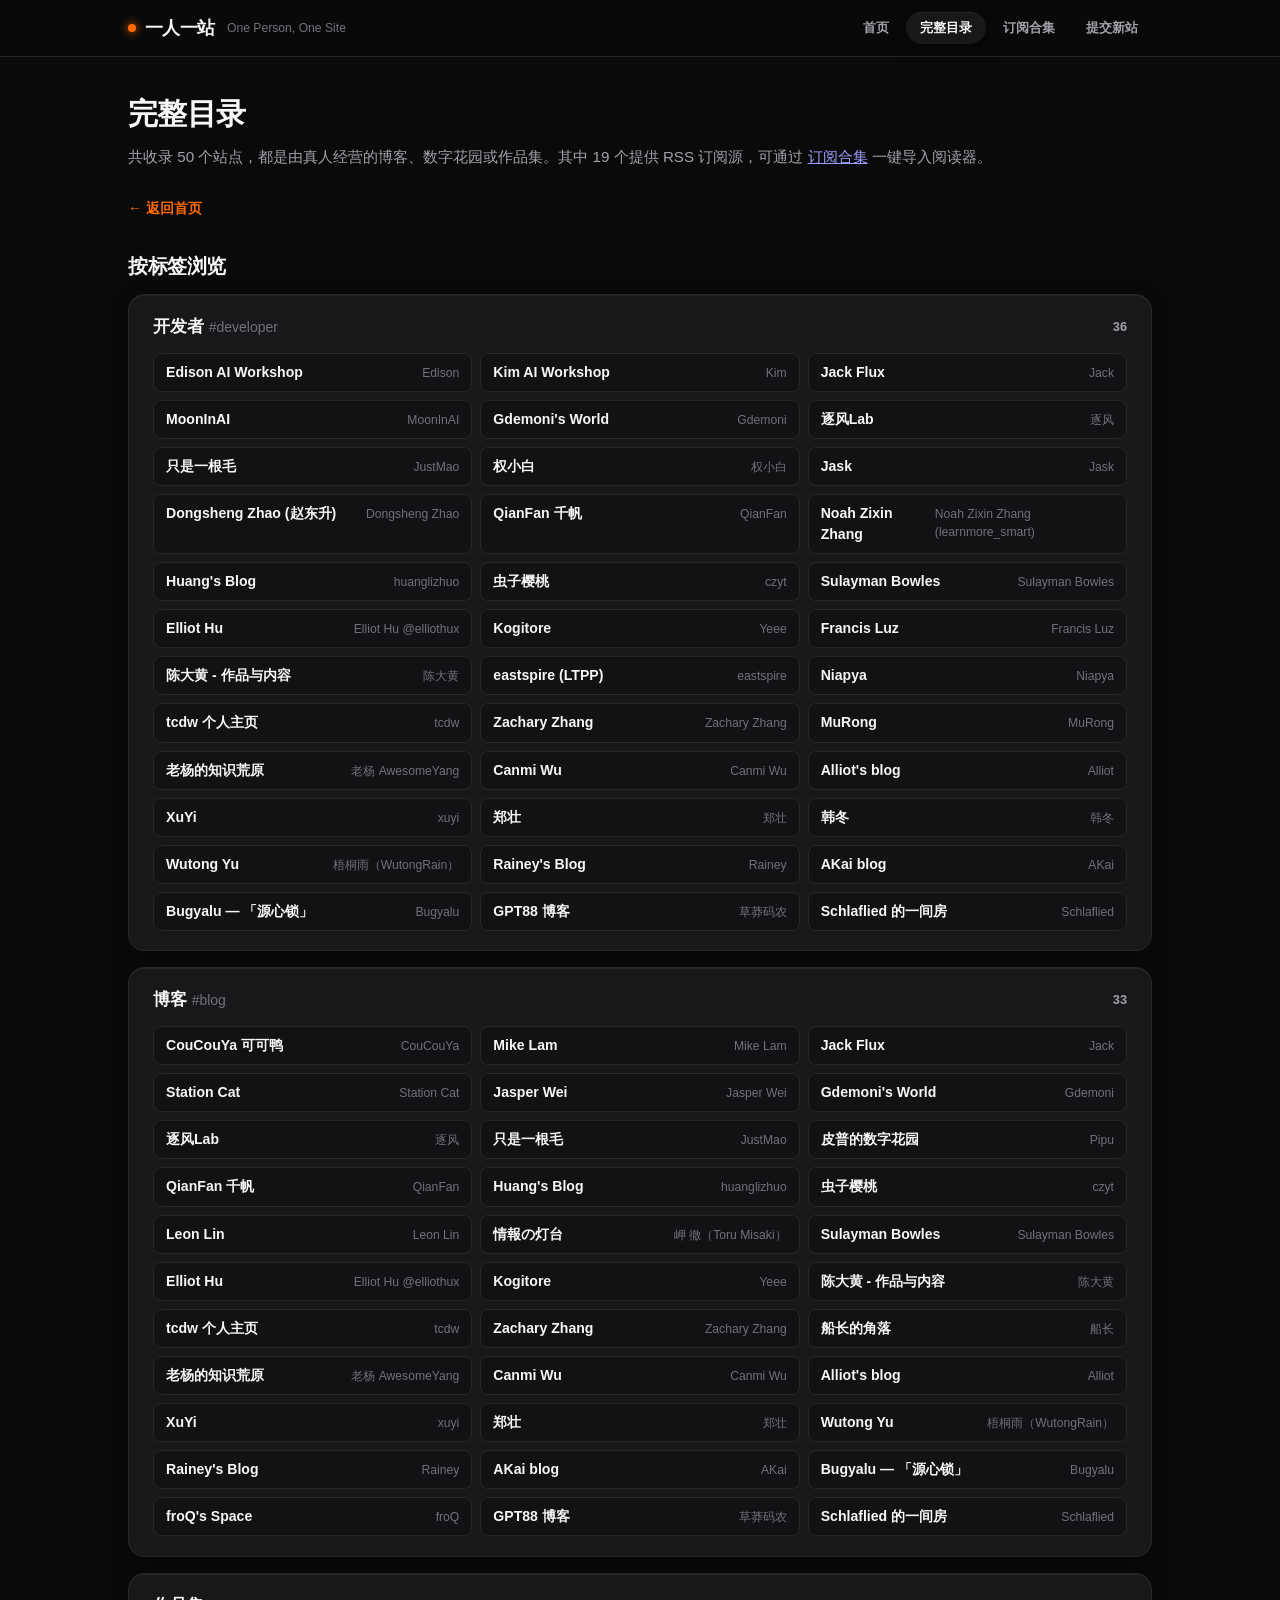
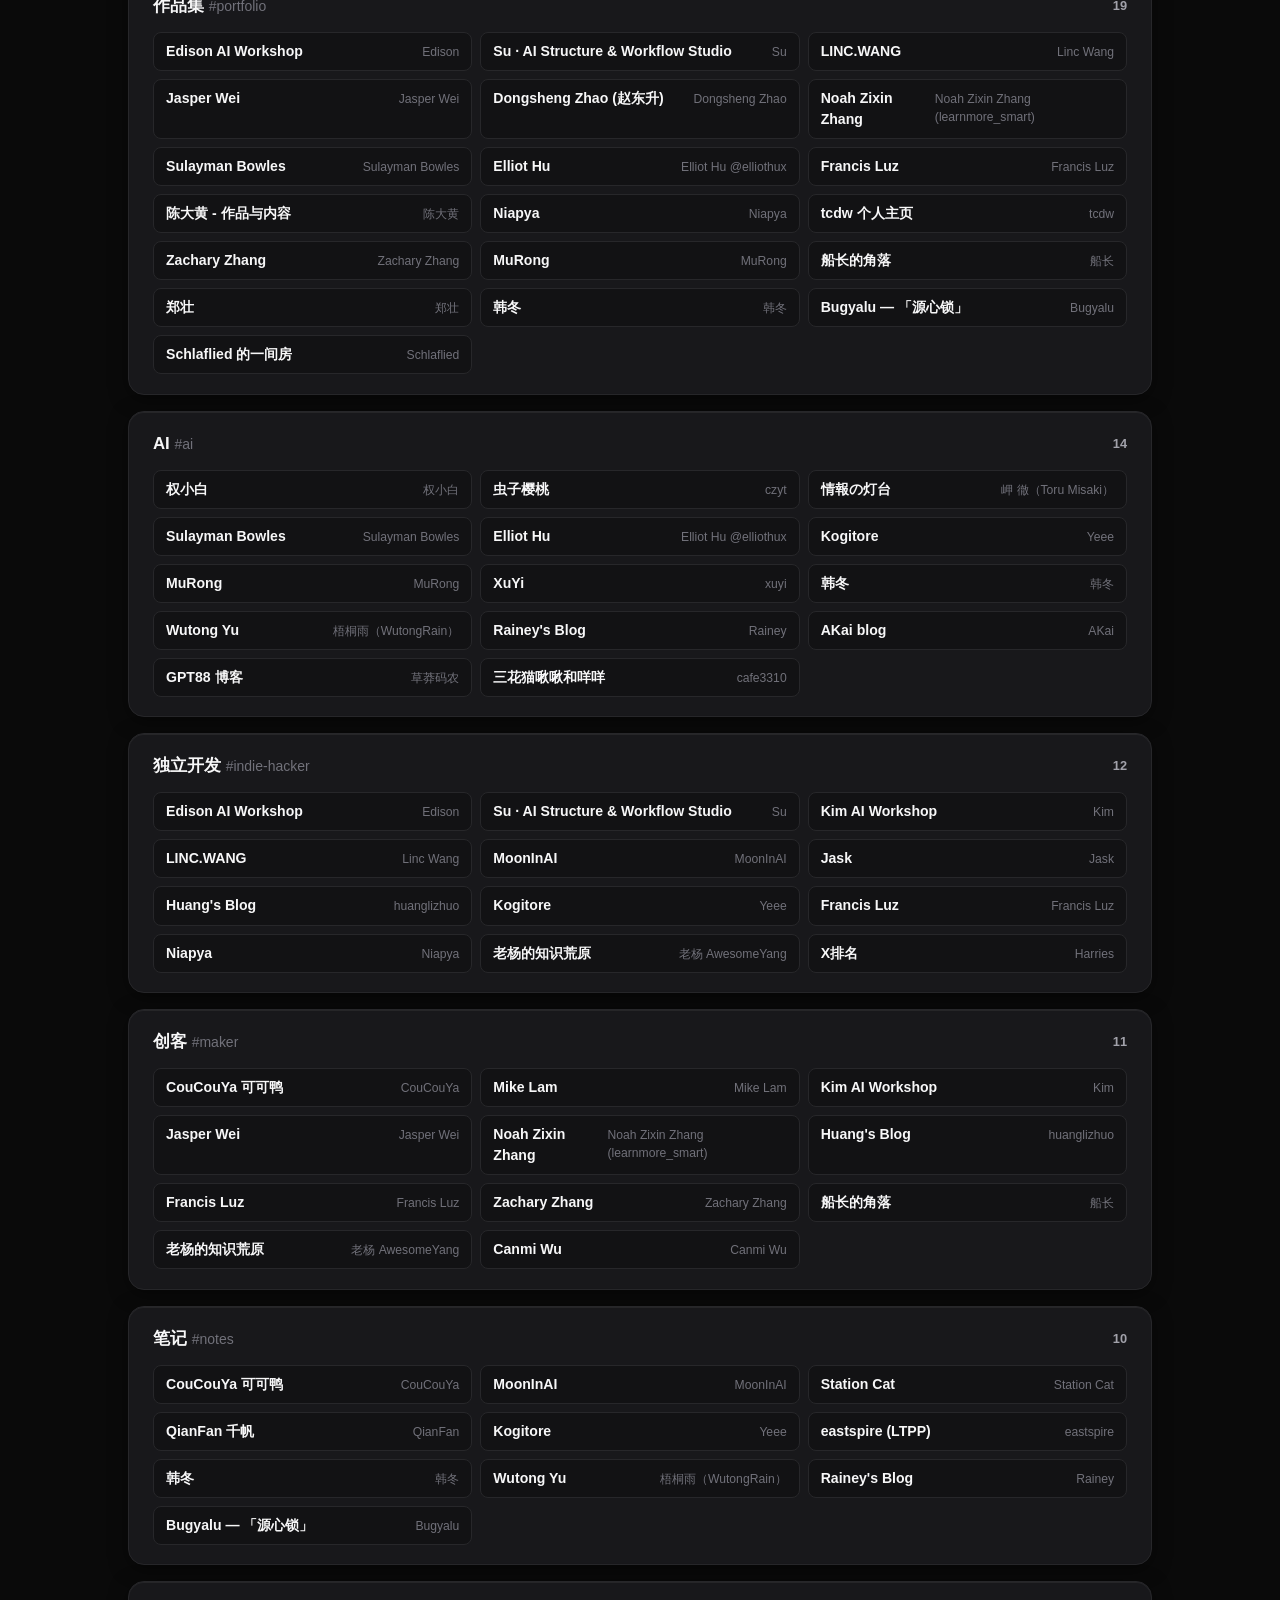
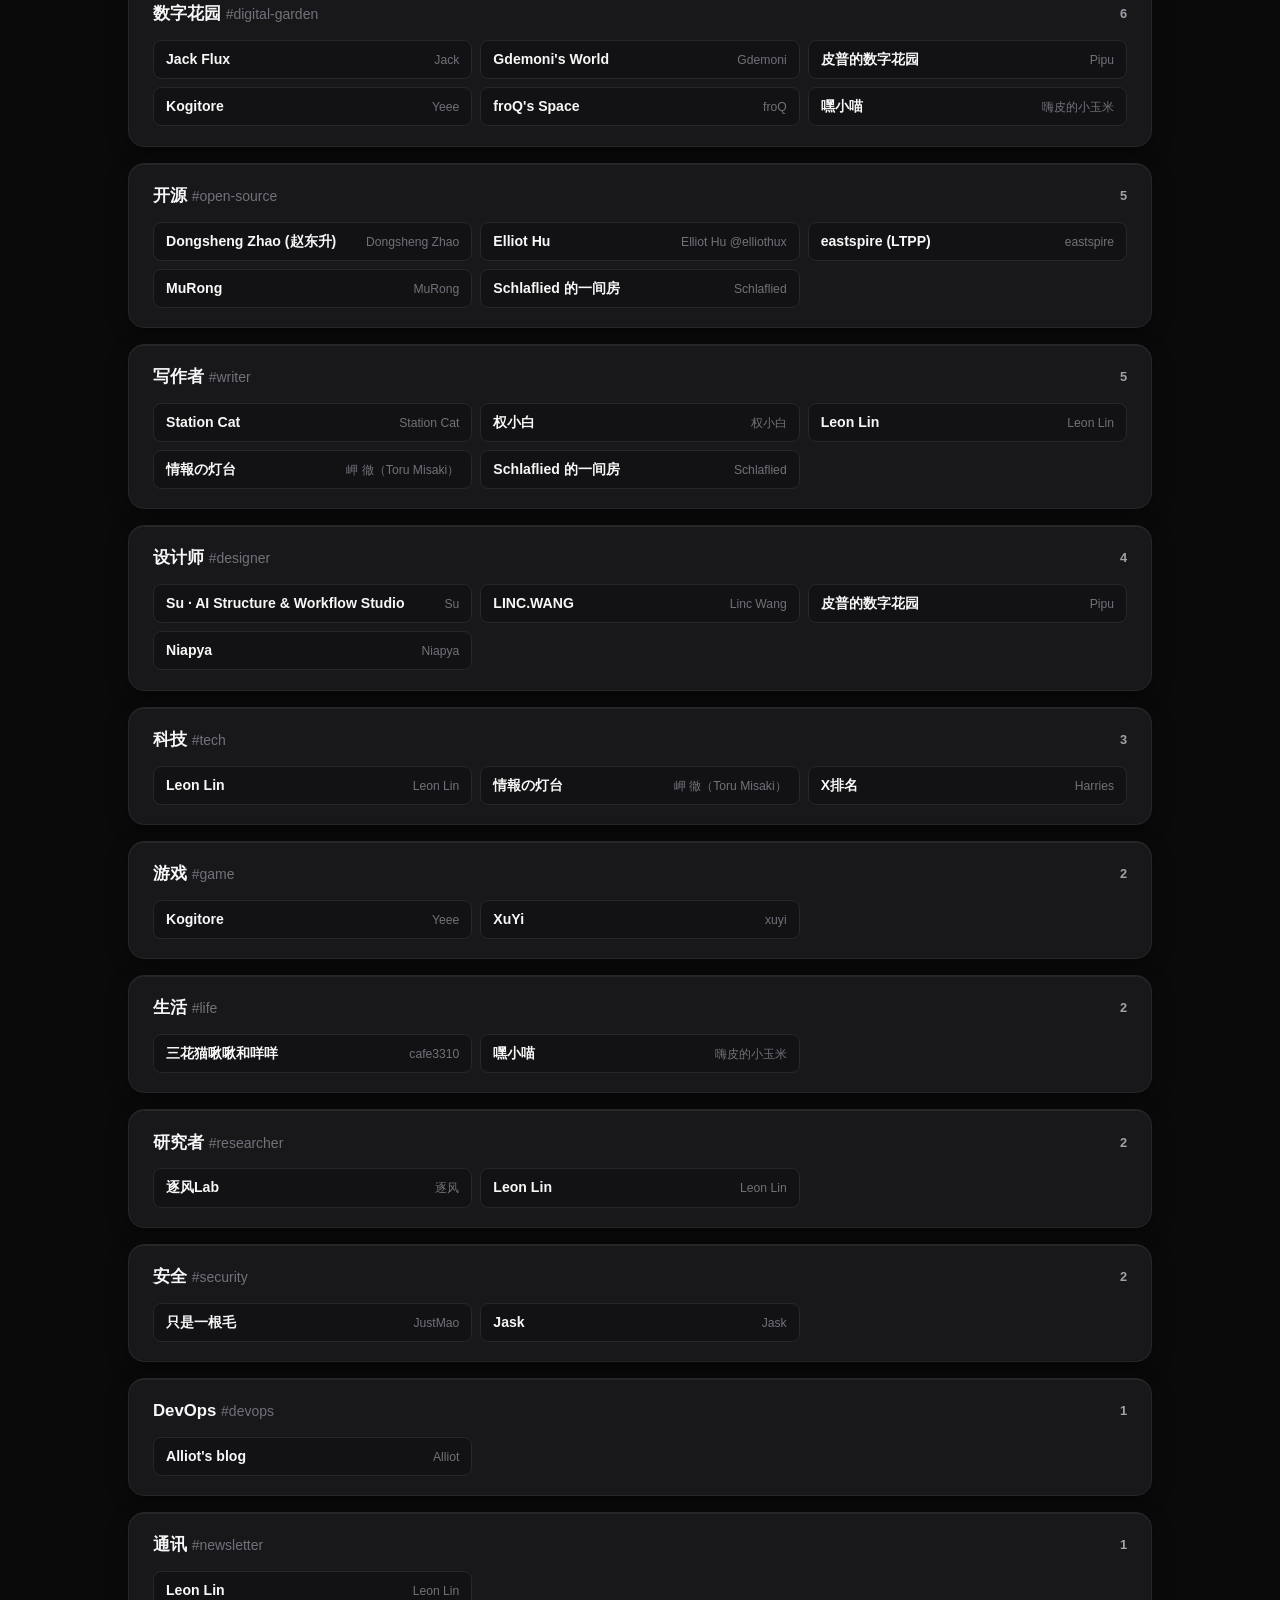
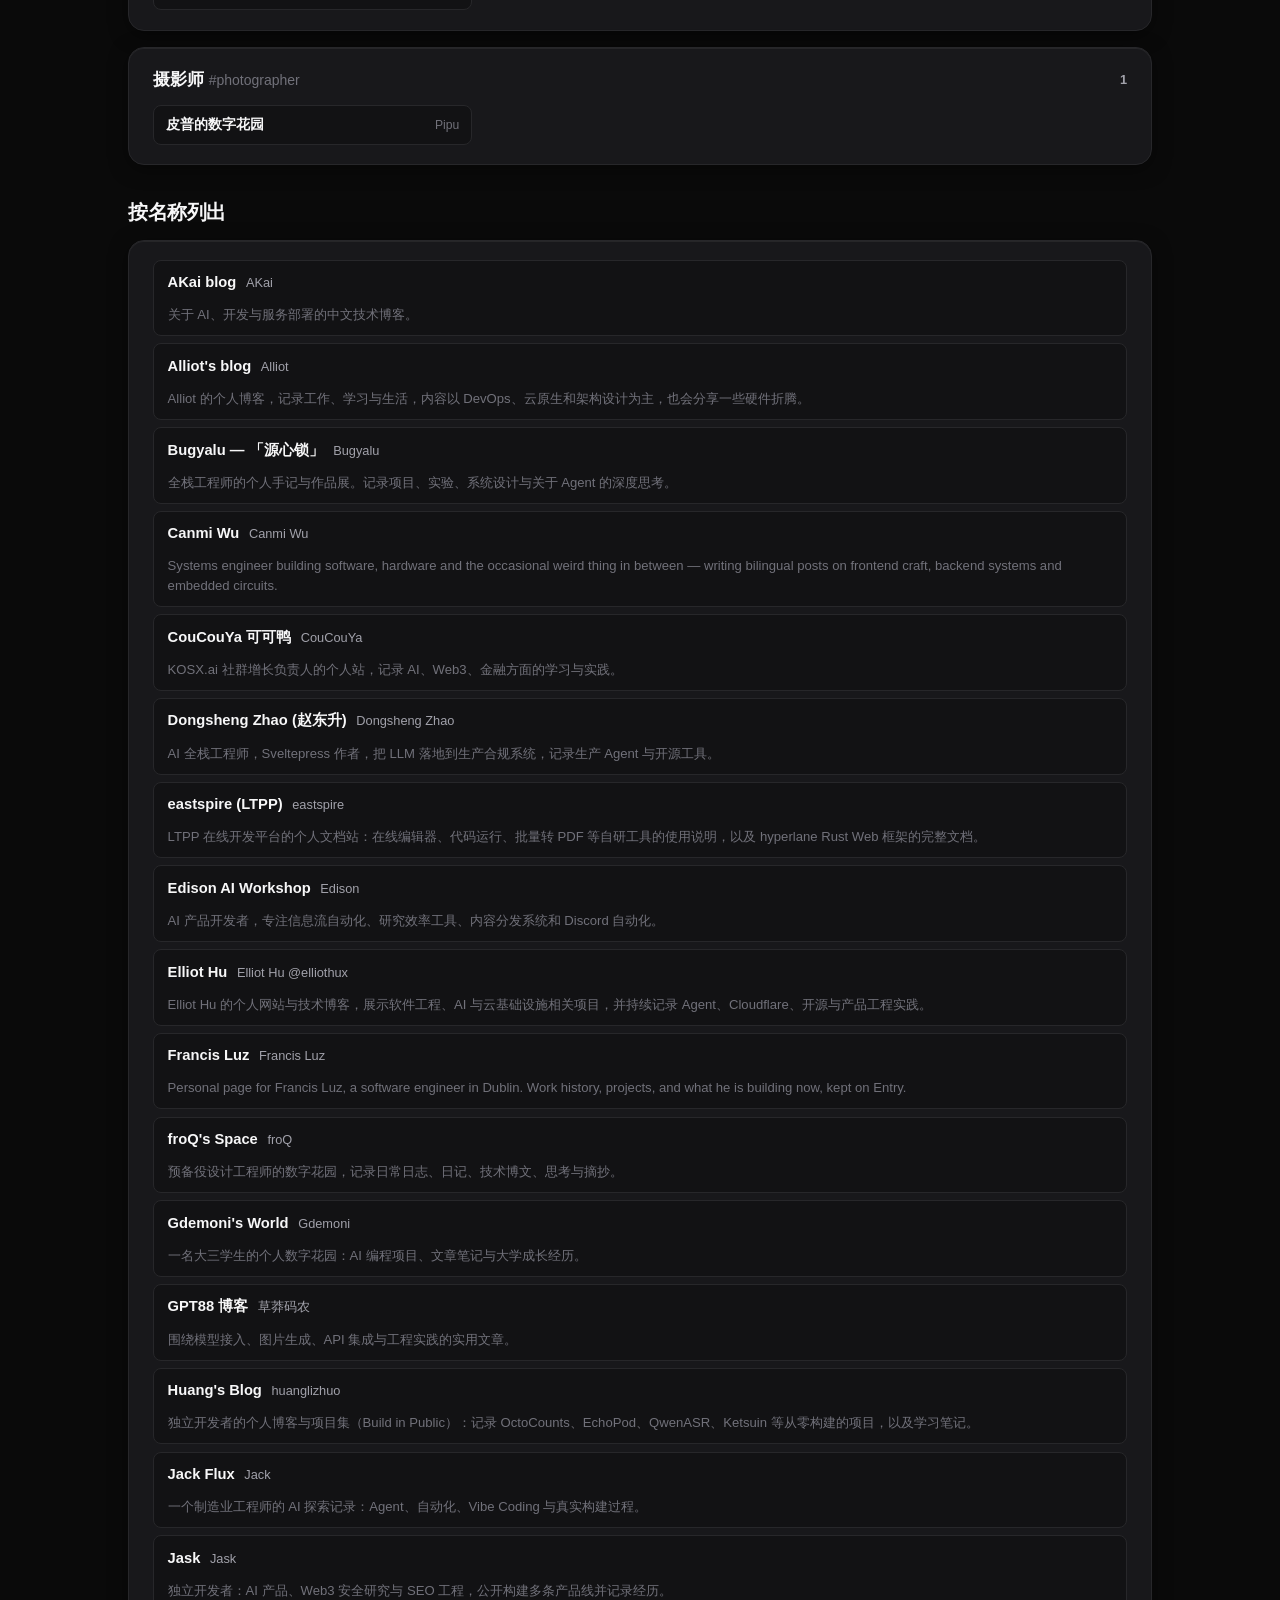
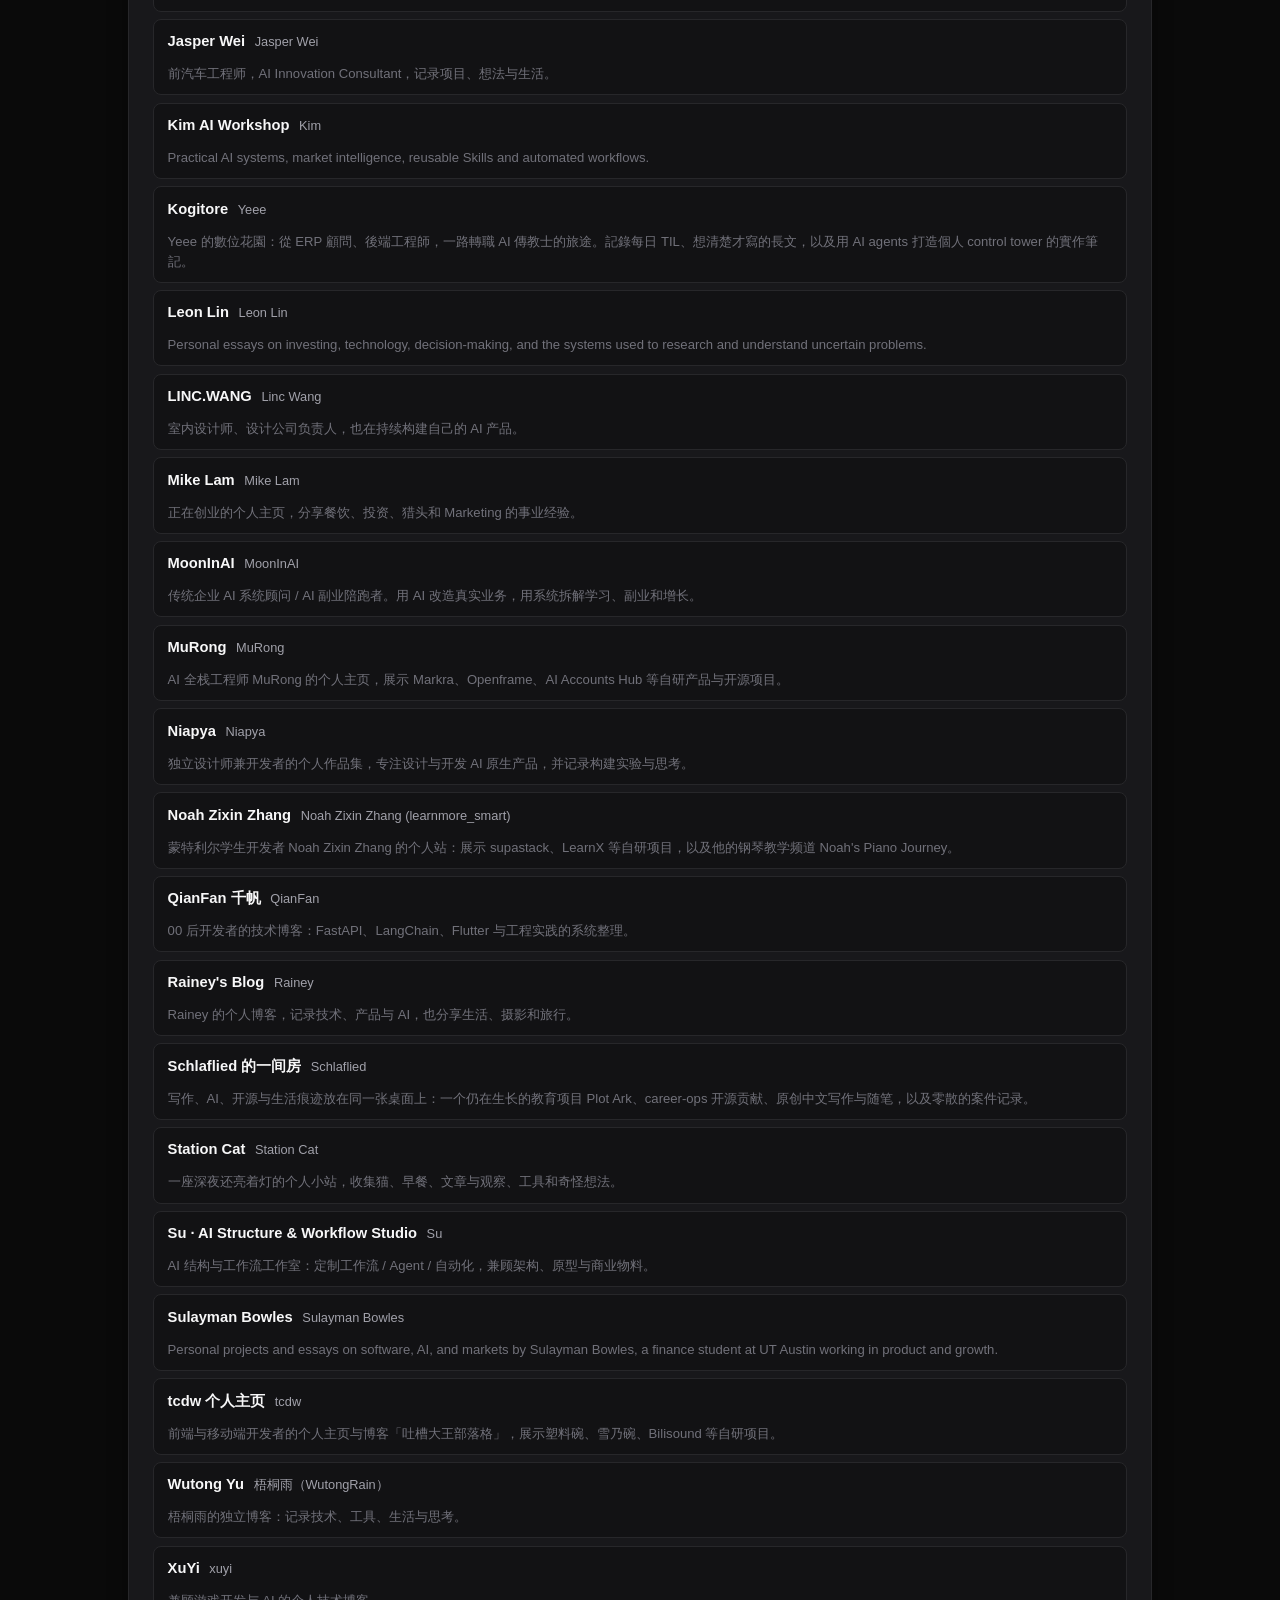
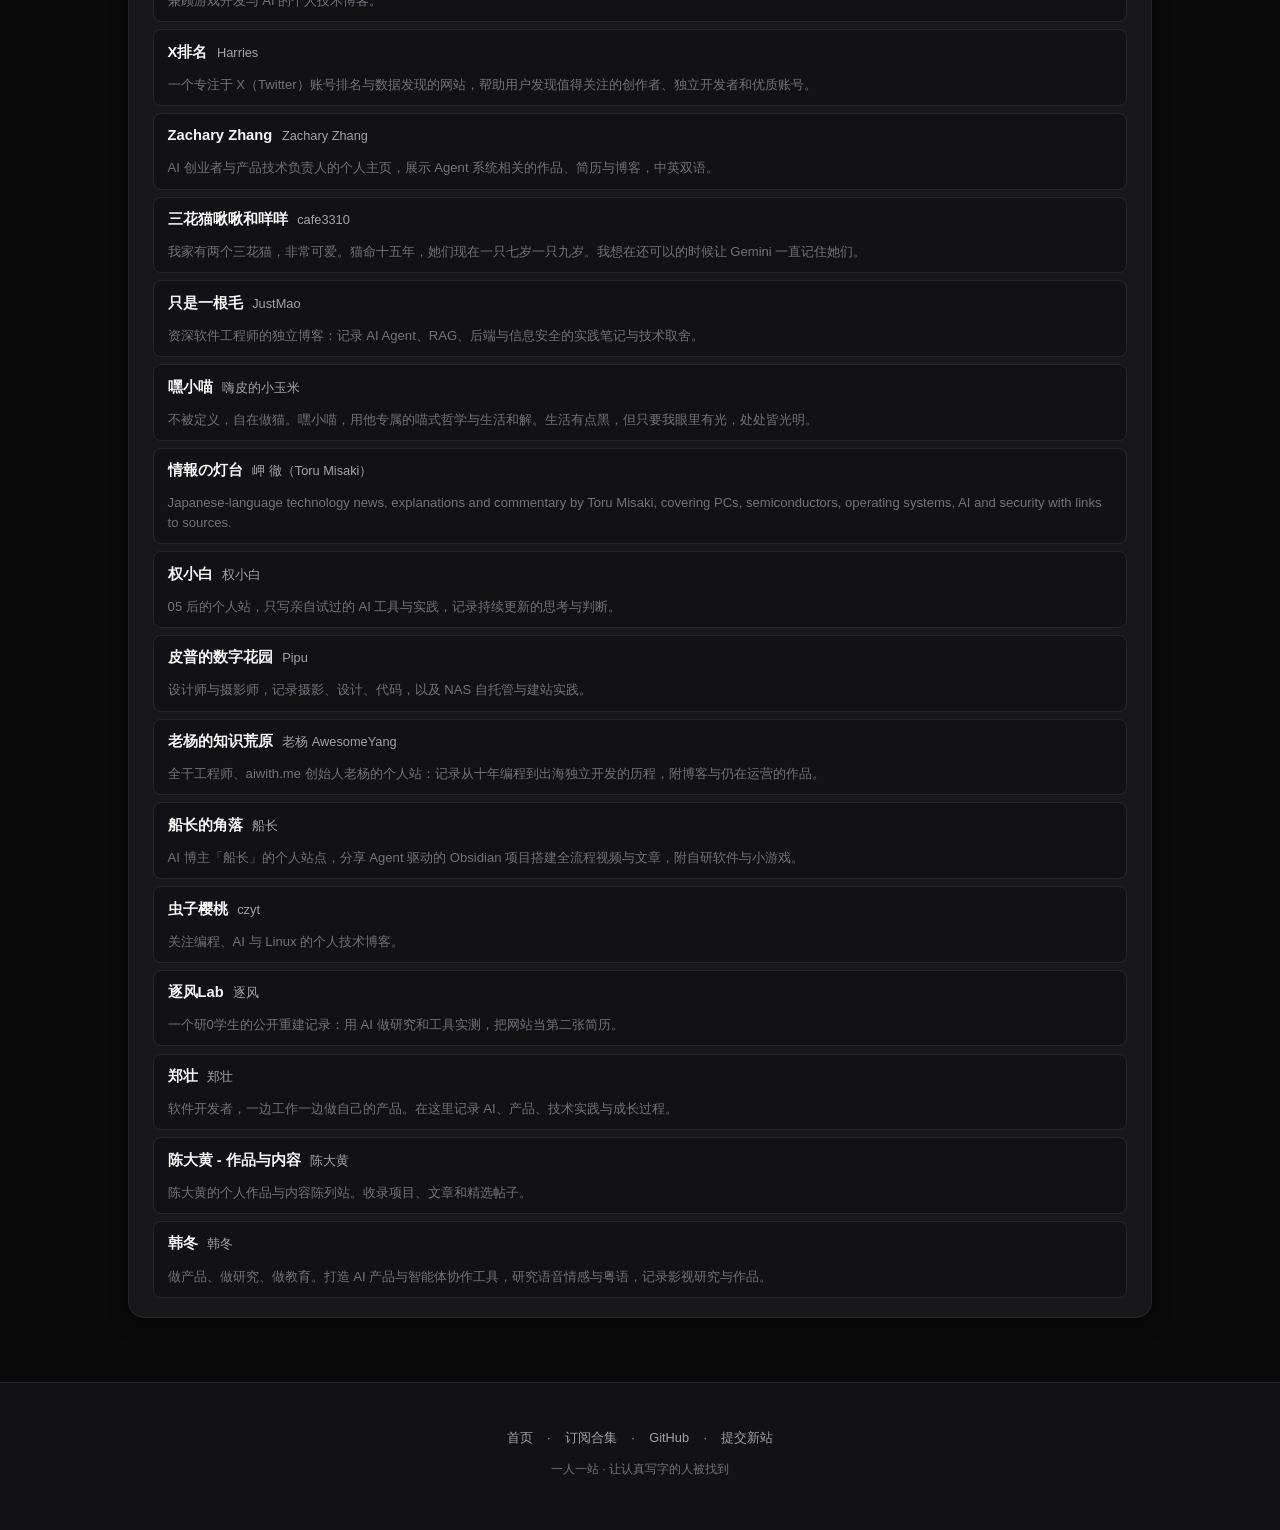
==== commit d3886c47: "deploy: 发布 main@da6cdfc 的构建产物" ====
--- a/directory/index.html
+++ b/directory/index.html
@@ -1278,14 +1278,14 @@
 
 <main class="main-wrapper">
   <h1>完整目录</h1>
-  <p class="dir-intro">共收录 50 个站点，均来自真实创作者独立经营的博客、数字花园或作品集。其中 19 个提供 RSS 订阅源，可通过 <a href="../feeds.opml">订阅合集</a> 一键导入阅读器。</p>
+  <p class="dir-intro">共收录 50 个站点，都是由真人经营的博客、数字花园或作品集。其中 19 个提供 RSS 订阅源，可通过 <a href="../feeds.opml">订阅合集</a> 一键导入阅读器。</p>
   <p class="dir-nav"><a href="../">← 返回首页</a></p>
 
   <h2>按标签浏览</h2>
-  <section class="tag-group panel-card"><h3><span>开发者 <small style="color:var(--fog);font-weight:400">#developer</small></span> <span class="count">35</span></h3><ul><li><a href="https://edison-zwteam.pages.dev" target="_blank" rel="noopener noreferrer">Edison AI Workshop</a><span>Edison</span></li><li><a href="https://kim-ai-workshop.com" target="_blank" rel="noopener noreferrer">Kim AI Workshop</a><span>Kim</span></li><li><a href="https://jack0813y.github.io" target="_blank" rel="noopener noreferrer">Jack Flux</a><span>Jack</span></li><li><a href="https://mooninai.top" target="_blank" rel="noopener noreferrer">MoonInAI</a><span>MoonInAI</span></li><li><a href="https://zshgdemoni.me" target="_blank" rel="noopener noreferrer">Gdemoni&#x27;s World</a><span>Gdemoni</span></li><li><a href="https://zhufeng-lab.pages.dev/" target="_blank" rel="noopener noreferrer">逐风Lab</a><span>逐风</span></li><li><a href="https://justmao.com/" target="_blank" rel="noopener noreferrer">只是一根毛</a><span>JustMao</span></li><li><a href="https://quanxb.art/" target="_blank" rel="noopener noreferrer">权小白</a><span>权小白</span></li><li><a href="https://jask.dev/" target="_blank" rel="noopener noreferrer">Jask</a><span>Jask</span></li><li><a href="https://blackman99.github.io/me/" target="_blank" rel="noopener noreferrer">Dongsheng Zhao (赵东升)</a><span>Dongsheng Zhao</span></li><li><a href="https://blog.mapin.net/" target="_blank" rel="noopener noreferrer">QianFan 千帆</a><span>QianFan</span></li><li><a href="https://www.rateministere.com" target="_blank" rel="noopener noreferrer">Learnmore_smart website</a><span>learnmore_smart</span></li><li><a href="https://blog.clothpath.com/" target="_blank" rel="noopener noreferrer">Huang&#x27;s Blog</a><span>huanglizhuo</span></li><li><a href="https://czyt.tech" target="_blank" rel="noopener noreferrer">虫子樱桃</a><span>czyt</span></li><li><a href="https://sulayman-bowles.dev/" target="_blank" rel="noopener noreferrer">Sulayman Bowles</a><span>Sulayman Bowles</span></li><li><a href="https://elliothu.me" target="_blank" rel="noopener noreferrer">Elliot Hu</a><span>Elliot Hu @elliothux</span></li><li><a href="https://kogitore.com" target="_blank" rel="noopener noreferrer">Kogitore</a><span>Yeee</span></li><li><a href="https://entry.fyi/francisluz" target="_blank" rel="noopener noreferrer">Francis Luz</a><span>Francis Luz</span></li><li><a href="https://chendahuang.com" target="_blank" rel="noopener noreferrer">陈大黄 - 作品与内容</a><span>陈大黄</span></li><li><a href="https://ltpp.vip/" target="_blank" rel="noopener noreferrer">eastspire (LTPP)</a><span>eastspire</span></li><li><a href="https://portfolio.niapya.deno.net/" target="_blank" rel="noopener noreferrer">Niapya</a><span>Niapya</span></li><li><a href="https://im.tcdw.net/" target="_blank" rel="noopener noreferrer">tcdw 个人主页</a><span>tcdw</span></li><li><a href="https://zacharyzhang.com/" target="_blank" rel="noopener noreferrer">Zachary Zhang</a><span>Zachary Zhang</span></li><li><a href="https://mrong.me" target="_blank" rel="noopener noreferrer">MuRong</a><span>MuRong</span></li><li><a href="https://awesomeyang.com" target="_blank" rel="noopener noreferrer">老杨的知识荒原</a><span>老杨 AwesomeYang</span></li><li><a href="https://canmi.net" target="_blank" rel="noopener noreferrer">Canmi Wu</a><span>Canmi Wu</span></li><li><a href="https://blog.alliot.tech" target="_blank" rel="noopener noreferrer">Alliot&#x27;s blog</a><span>Alliot</span></li><li><a href="https://xuyi.dev" target="_blank" rel="noopener noreferrer">XuYi</a><span>xuyi</span></li><li><a href="https://zhengz.cc/" target="_blank" rel="noopener noreferrer">郑壮</a><span>郑壮</span></li><li><a href="https://han-dong.link/" target="_blank" rel="noopener noreferrer">韩冬</a><span>韩冬</span></li><li><a href="https://www.wutongyu.site" target="_blank" rel="noopener noreferrer">Wutong Yu</a><span>梧桐雨（WutongRain）</span></li><li><a href="https://rainey.space" target="_blank" rel="noopener noreferrer">Rainey&#x27;s Blog</a><span>Rainey</span></li><li><a href="https://blog.akaii.top" target="_blank" rel="noopener noreferrer">AKai blog</a><span>AKai</span></li><li><a href="https://bugyaluwang.vercel.app" target="_blank" rel="noopener noreferrer">Bugyalu — 「源心锁」</a><span>Bugyalu</span></li><li><a href="https://schlaflied-room.work/" target="_blank" rel="noopener noreferrer">Schlaflied 的一间房</a><span>Schlaflied</span></li></ul></section><section class="tag-group panel-card"><h3><span>独立博客 <small style="color:var(--fog);font-weight:400">#blog</small></span> <span class="count">34</span></h3><ul><li><a href="https://coucouya.com" target="_blank" rel="noopener noreferrer">CouCouYa 可可鸭</a><span>CouCouYa</span></li><li><a href="https://mc9world.com" target="_blank" rel="noopener noreferrer">Mike Lam</a><span>Mike Lam</span></li><li><a href="https://jack0813y.github.io" target="_blank" rel="noopener noreferrer">Jack Flux</a><span>Jack</span></li><li><a href="https://wwwstationcat.org" target="_blank" rel="noopener noreferrer">Station Cat</a><span>Station Cat</span></li><li><a href="https://jasper-wei.vast-beech-4429.chatgpt.site" target="_blank" rel="noopener noreferrer">Jasper Wei</a><span>Jasper Wei</span></li><li><a href="https://zshgdemoni.me" target="_blank" rel="noopener noreferrer">Gdemoni&#x27;s World</a><span>Gdemoni</span></li><li><a href="https://zhufeng-lab.pages.dev/" target="_blank" rel="noopener noreferrer">逐风Lab</a><span>逐风</span></li><li><a href="https://justmao.com/" target="_blank" rel="noopener noreferrer">只是一根毛</a><span>JustMao</span></li><li><a href="https://pipuwong.com" target="_blank" rel="noopener noreferrer">皮普的数字花园</a><span>Pipu</span></li><li><a href="https://blog.mapin.net/" target="_blank" rel="noopener noreferrer">QianFan 千帆</a><span>QianFan</span></li><li><a href="https://www.rateministere.com" target="_blank" rel="noopener noreferrer">Learnmore_smart website</a><span>learnmore_smart</span></li><li><a href="https://blog.clothpath.com/" target="_blank" rel="noopener noreferrer">Huang&#x27;s Blog</a><span>huanglizhuo</span></li><li><a href="https://czyt.tech" target="_blank" rel="noopener noreferrer">虫子樱桃</a><span>czyt</span></li><li><a href="https://leonlins.com" target="_blank" rel="noopener noreferrer">Leon Lin</a><span>Leon Lin</span></li><li><a href="https://joho-todai.com/" target="_blank" rel="noopener noreferrer">情報の灯台</a><span>岬 徹（Toru Misaki）</span></li><li><a href="https://sulayman-bowles.dev/" target="_blank" rel="noopener noreferrer">Sulayman Bowles</a><span>Sulayman Bowles</span></li><li><a href="https://elliothu.me" target="_blank" rel="noopener noreferrer">Elliot Hu</a><span>Elliot Hu @elliothux</span></li><li><a href="https://kogitore.com" target="_blank" rel="noopener noreferrer">Kogitore</a><span>Yeee</span></li><li><a href="https://chendahuang.com" target="_blank" rel="noopener noreferrer">陈大黄 - 作品与内容</a><span>陈大黄</span></li><li><a href="https://im.tcdw.net/" target="_blank" rel="noopener noreferrer">tcdw 个人主页</a><span>tcdw</span></li><li><a href="https://zacharyzhang.com/" target="_blank" rel="noopener noreferrer">Zachary Zhang</a><span>Zachary Zhang</span></li><li><a href="https://www.mmdbb.org/" target="_blank" rel="noopener noreferrer">船长的角落</a><span>船长</span></li><li><a href="https://awesomeyang.com" target="_blank" rel="noopener noreferrer">老杨的知识荒原</a><span>老杨 AwesomeYang</span></li><li><a href="https://canmi.net" target="_blank" rel="noopener noreferrer">Canmi Wu</a><span>Canmi Wu</span></li><li><a href="https://blog.alliot.tech" target="_blank" rel="noopener noreferrer">Alliot&#x27;s blog</a><span>Alliot</span></li><li><a href="https://xuyi.dev" target="_blank" rel="noopener noreferrer">XuYi</a><span>xuyi</span></li><li><a href="https://zhengz.cc/" target="_blank" rel="noopener noreferrer">郑壮</a><span>郑壮</span></li><li><a href="https://www.wutongyu.site" target="_blank" rel="noopener noreferrer">Wutong Yu</a><span>梧桐雨（WutongRain）</span></li><li><a href="https://rainey.space" target="_blank" rel="noopener noreferrer">Rainey&#x27;s Blog</a><span>Rainey</span></li><li><a href="https://blog.akaii.top" target="_blank" rel="noopener noreferrer">AKai blog</a><span>AKai</span></li><li><a href="https://bugyaluwang.vercel.app" target="_blank" rel="noopener noreferrer">Bugyalu — 「源心锁」</a><span>Bugyalu</span></li><li><a href="https://froq.me" target="_blank" rel="noopener noreferrer">froQ&#x27;s Space</a><span>froQ</span></li><li><a href="https://doc.gpt88.cc/docs/blog/" target="_blank" rel="noopener noreferrer">GPT88 博客</a><span>草莽码农</span></li><li><a href="https://schlaflied-room.work/" target="_blank" rel="noopener noreferrer">Schlaflied 的一间房</a><span>Schlaflied</span></li></ul></section><section class="tag-group panel-card"><h3><span>作品集 <small style="color:var(--fog);font-weight:400">#portfolio</small></span> <span class="count">18</span></h3><ul><li><a href="https://edison-zwteam.pages.dev" target="_blank" rel="noopener noreferrer">Edison AI Workshop</a><span>Edison</span></li><li><a href="https://su-uni.cc" target="_blank" rel="noopener noreferrer">Su · AI Structure &amp; Workflow Studio</a><span>Su</span></li><li><a href="https://linc.wang" target="_blank" rel="noopener noreferrer">LINC.WANG</a><span>Linc Wang</span></li><li><a href="https://jasper-wei.vast-beech-4429.chatgpt.site" target="_blank" rel="noopener noreferrer">Jasper Wei</a><span>Jasper Wei</span></li><li><a href="https://blackman99.github.io/me/" target="_blank" rel="noopener noreferrer">Dongsheng Zhao (赵东升)</a><span>Dongsheng Zhao</span></li><li><a href="https://sulayman-bowles.dev/" target="_blank" rel="noopener noreferrer">Sulayman Bowles</a><span>Sulayman Bowles</span></li><li><a href="https://elliothu.me" target="_blank" rel="noopener noreferrer">Elliot Hu</a><span>Elliot Hu @elliothux</span></li><li><a href="https://entry.fyi/francisluz" target="_blank" rel="noopener noreferrer">Francis Luz</a><span>Francis Luz</span></li><li><a href="https://chendahuang.com" target="_blank" rel="noopener noreferrer">陈大黄 - 作品与内容</a><span>陈大黄</span></li><li><a href="https://portfolio.niapya.deno.net/" target="_blank" rel="noopener noreferrer">Niapya</a><span>Niapya</span></li><li><a href="https://im.tcdw.net/" target="_blank" rel="noopener noreferrer">tcdw 个人主页</a><span>tcdw</span></li><li><a href="https://zacharyzhang.com/" target="_blank" rel="noopener noreferrer">Zachary Zhang</a><span>Zachary Zhang</span></li><li><a href="https://mrong.me" target="_blank" rel="noopener noreferrer">MuRong</a><span>MuRong</span></li><li><a href="https://www.mmdbb.org/" target="_blank" rel="noopener noreferrer">船长的角落</a><span>船长</span></li><li><a href="https://zhengz.cc/" target="_blank" rel="noopener noreferrer">郑壮</a><span>郑壮</span></li><li><a href="https://han-dong.link/" target="_blank" rel="noopener noreferrer">韩冬</a><span>韩冬</span></li><li><a href="https://bugyaluwang.vercel.app" target="_blank" rel="noopener noreferrer">Bugyalu — 「源心锁」</a><span>Bugyalu</span></li><li><a href="https://schlaflied-room.work/" target="_blank" rel="noopener noreferrer">Schlaflied 的一间房</a><span>Schlaflied</span></li></ul></section><section class="tag-group panel-card"><h3><span>人工智能 <small style="color:var(--fog);font-weight:400">#ai</small></span> <span class="count">12</span></h3><ul><li><a href="https://quanxb.art/" target="_blank" rel="noopener noreferrer">权小白</a><span>权小白</span></li><li><a href="https://czyt.tech" target="_blank" rel="noopener noreferrer">虫子樱桃</a><span>czyt</span></li><li><a href="https://joho-todai.com/" target="_blank" rel="noopener noreferrer">情報の灯台</a><span>岬 徹（Toru Misaki）</span></li><li><a href="https://sulayman-bowles.dev/" target="_blank" rel="noopener noreferrer">Sulayman Bowles</a><span>Sulayman Bowles</span></li><li><a href="https://elliothu.me" target="_blank" rel="noopener noreferrer">Elliot Hu</a><span>Elliot Hu @elliothux</span></li><li><a href="https://kogitore.com" target="_blank" rel="noopener noreferrer">Kogitore</a><span>Yeee</span></li><li><a href="https://mrong.me" target="_blank" rel="noopener noreferrer">MuRong</a><span>MuRong</span></li><li><a href="https://xuyi.dev" target="_blank" rel="noopener noreferrer">XuYi</a><span>xuyi</span></li><li><a href="https://han-dong.link/" target="_blank" rel="noopener noreferrer">韩冬</a><span>韩冬</span></li><li><a href="https://www.wutongyu.site" target="_blank" rel="noopener noreferrer">Wutong Yu</a><span>梧桐雨（WutongRain）</span></li><li><a href="https://rainey.space" target="_blank" rel="noopener noreferrer">Rainey&#x27;s Blog</a><span>Rainey</span></li><li><a href="https://blog.akaii.top" target="_blank" rel="noopener noreferrer">AKai blog</a><span>AKai</span></li></ul></section><section class="tag-group panel-card"><h3><span>独立开发 <small style="color:var(--fog);font-weight:400">#indie-hacker</small></span> <span class="count">12</span></h3><ul><li><a href="https://edison-zwteam.pages.dev" target="_blank" rel="noopener noreferrer">Edison AI Workshop</a><span>Edison</span></li><li><a href="https://su-uni.cc" target="_blank" rel="noopener noreferrer">Su · AI Structure &amp; Workflow Studio</a><span>Su</span></li><li><a href="https://kim-ai-workshop.com" target="_blank" rel="noopener noreferrer">Kim AI Workshop</a><span>Kim</span></li><li><a href="https://linc.wang" target="_blank" rel="noopener noreferrer">LINC.WANG</a><span>Linc Wang</span></li><li><a href="https://mooninai.top" target="_blank" rel="noopener noreferrer">MoonInAI</a><span>MoonInAI</span></li><li><a href="https://jask.dev/" target="_blank" rel="noopener noreferrer">Jask</a><span>Jask</span></li><li><a href="https://blog.clothpath.com/" target="_blank" rel="noopener noreferrer">Huang&#x27;s Blog</a><span>huanglizhuo</span></li><li><a href="https://kogitore.com" target="_blank" rel="noopener noreferrer">Kogitore</a><span>Yeee</span></li><li><a href="https://entry.fyi/francisluz" target="_blank" rel="noopener noreferrer">Francis Luz</a><span>Francis Luz</span></li><li><a href="https://portfolio.niapya.deno.net/" target="_blank" rel="noopener noreferrer">Niapya</a><span>Niapya</span></li><li><a href="https://awesomeyang.com" target="_blank" rel="noopener noreferrer">老杨的知识荒原</a><span>老杨 AwesomeYang</span></li><li><a href="https://xpaiming.com/" target="_blank" rel="noopener noreferrer">X排名</a><span>Harries</span></li></ul></section><section class="tag-group panel-card"><h3><span>创作者 <small style="color:var(--fog);font-weight:400">#maker</small></span> <span class="count">10</span></h3><ul><li><a href="https://coucouya.com" target="_blank" rel="noopener noreferrer">CouCouYa 可可鸭</a><span>CouCouYa</span></li><li><a href="https://mc9world.com" target="_blank" rel="noopener noreferrer">Mike Lam</a><span>Mike Lam</span></li><li><a href="https://kim-ai-workshop.com" target="_blank" rel="noopener noreferrer">Kim AI Workshop</a><span>Kim</span></li><li><a href="https://jasper-wei.vast-beech-4429.chatgpt.site" target="_blank" rel="noopener noreferrer">Jasper Wei</a><span>Jasper Wei</span></li><li><a href="https://blog.clothpath.com/" target="_blank" rel="noopener noreferrer">Huang&#x27;s Blog</a><span>huanglizhuo</span></li><li><a href="https://entry.fyi/francisluz" target="_blank" rel="noopener noreferrer">Francis Luz</a><span>Francis Luz</span></li><li><a href="https://zacharyzhang.com/" target="_blank" rel="noopener noreferrer">Zachary Zhang</a><span>Zachary Zhang</span></li><li><a href="https://www.mmdbb.org/" target="_blank" rel="noopener noreferrer">船长的角落</a><span>船长</span></li><li><a href="https://awesomeyang.com" target="_blank" rel="noopener noreferrer">老杨的知识荒原</a><span>老杨 AwesomeYang</span></li><li><a href="https://canmi.net" target="_blank" rel="noopener noreferrer">Canmi Wu</a><span>Canmi Wu</span></li></ul></section><section class="tag-group panel-card"><h3><span>数字笔记 <small style="color:var(--fog);font-weight:400">#notes</small></span> <span class="count">10</span></h3><ul><li><a href="https://coucouya.com" target="_blank" rel="noopener noreferrer">CouCouYa 可可鸭</a><span>CouCouYa</span></li><li><a href="https://mooninai.top" target="_blank" rel="noopener noreferrer">MoonInAI</a><span>MoonInAI</span></li><li><a href="https://wwwstationcat.org" target="_blank" rel="noopener noreferrer">Station Cat</a><span>Station Cat</span></li><li><a href="https://blog.mapin.net/" target="_blank" rel="noopener noreferrer">QianFan 千帆</a><span>QianFan</span></li><li><a href="https://kogitore.com" target="_blank" rel="noopener noreferrer">Kogitore</a><span>Yeee</span></li><li><a href="https://ltpp.vip/" target="_blank" rel="noopener noreferrer">eastspire (LTPP)</a><span>eastspire</span></li><li><a href="https://han-dong.link/" target="_blank" rel="noopener noreferrer">韩冬</a><span>韩冬</span></li><li><a href="https://www.wutongyu.site" target="_blank" rel="noopener noreferrer">Wutong Yu</a><span>梧桐雨（WutongRain）</span></li><li><a href="https://rainey.space" target="_blank" rel="noopener noreferrer">Rainey&#x27;s Blog</a><span>Rainey</span></li><li><a href="https://bugyaluwang.vercel.app" target="_blank" rel="noopener noreferrer">Bugyalu — 「源心锁」</a><span>Bugyalu</span></li></ul></section><section class="tag-group panel-card"><h3><span>数字花园 <small style="color:var(--fog);font-weight:400">#digital-garden</small></span> <span class="count">6</span></h3><ul><li><a href="https://jack0813y.github.io" target="_blank" rel="noopener noreferrer">Jack Flux</a><span>Jack</span></li><li><a href="https://zshgdemoni.me" target="_blank" rel="noopener noreferrer">Gdemoni&#x27;s World</a><span>Gdemoni</span></li><li><a href="https://pipuwong.com" target="_blank" rel="noopener noreferrer">皮普的数字花园</a><span>Pipu</span></li><li><a href="https://kogitore.com" target="_blank" rel="noopener noreferrer">Kogitore</a><span>Yeee</span></li><li><a href="https://froq.me" target="_blank" rel="noopener noreferrer">froQ&#x27;s Space</a><span>froQ</span></li><li><a href="https://heixiaomiao.topnod.art/" target="_blank" rel="noopener noreferrer">嘿小喵</a><span>嗨皮的小玉米</span></li></ul></section><section class="tag-group panel-card"><h3><span>开源作品 <small style="color:var(--fog);font-weight:400">#open-source</small></span> <span class="count">5</span></h3><ul><li><a href="https://blackman99.github.io/me/" target="_blank" rel="noopener noreferrer">Dongsheng Zhao (赵东升)</a><span>Dongsheng Zhao</span></li><li><a href="https://elliothu.me" target="_blank" rel="noopener noreferrer">Elliot Hu</a><span>Elliot Hu @elliothux</span></li><li><a href="https://ltpp.vip/" target="_blank" rel="noopener noreferrer">eastspire (LTPP)</a><span>eastspire</span></li><li><a href="https://mrong.me" target="_blank" rel="noopener noreferrer">MuRong</a><span>MuRong</span></li><li><a href="https://schlaflied-room.work/" target="_blank" rel="noopener noreferrer">Schlaflied 的一间房</a><span>Schlaflied</span></li></ul></section><section class="tag-group panel-card"><h3><span>文字创作者 <small style="color:var(--fog);font-weight:400">#writer</small></span> <span class="count">5</span></h3><ul><li><a href="https://wwwstationcat.org" target="_blank" rel="noopener noreferrer">Station Cat</a><span>Station Cat</span></li><li><a href="https://quanxb.art/" target="_blank" rel="noopener noreferrer">权小白</a><span>权小白</span></li><li><a href="https://leonlins.com" target="_blank" rel="noopener noreferrer">Leon Lin</a><span>Leon Lin</span></li><li><a href="https://joho-todai.com/" target="_blank" rel="noopener noreferrer">情報の灯台</a><span>岬 徹（Toru Misaki）</span></li><li><a href="https://schlaflied-room.work/" target="_blank" rel="noopener noreferrer">Schlaflied 的一间房</a><span>Schlaflied</span></li></ul></section><section class="tag-group panel-card"><h3><span>设计师 <small style="color:var(--fog);font-weight:400">#designer</small></span> <span class="count">4</span></h3><ul><li><a href="https://su-uni.cc" target="_blank" rel="noopener noreferrer">Su · AI Structure &amp; Workflow Studio</a><span>Su</span></li><li><a href="https://linc.wang" target="_blank" rel="noopener noreferrer">LINC.WANG</a><span>Linc Wang</span></li><li><a href="https://pipuwong.com" target="_blank" rel="noopener noreferrer">皮普的数字花园</a><span>Pipu</span></li><li><a href="https://portfolio.niapya.deno.net/" target="_blank" rel="noopener noreferrer">Niapya</a><span>Niapya</span></li></ul></section><section class="tag-group panel-card"><h3><span>独立游戏 <small style="color:var(--fog);font-weight:400">#game</small></span> <span class="count">2</span></h3><ul><li><a href="https://kogitore.com" target="_blank" rel="noopener noreferrer">Kogitore</a><span>Yeee</span></li><li><a href="https://xuyi.dev" target="_blank" rel="noopener noreferrer">XuYi</a><span>xuyi</span></li></ul></section><section class="tag-group panel-card"><h3><span>网络安全 <small style="color:var(--fog);font-weight:400">#security</small></span> <span class="count">2</span></h3><ul><li><a href="https://justmao.com/" target="_blank" rel="noopener noreferrer">只是一根毛</a><span>JustMao</span></li><li><a href="https://jask.dev/" target="_blank" rel="noopener noreferrer">Jask</a><span>Jask</span></li></ul></section><section class="tag-group panel-card"><h3><span>tech <small style="color:var(--fog);font-weight:400">#tech</small></span> <span class="count">2</span></h3><ul><li><a href="https://leonlins.com" target="_blank" rel="noopener noreferrer">Leon Lin</a><span>Leon Lin</span></li><li><a href="https://joho-todai.com/" target="_blank" rel="noopener noreferrer">情報の灯台</a><span>岬 徹（Toru Misaki）</span></li></ul></section><section class="tag-group panel-card"><h3><span>AI Agent <small style="color:var(--fog);font-weight:400">#agent</small></span> <span class="count">1</span></h3><ul><li><a href="https://czyt.tech" target="_blank" rel="noopener noreferrer">虫子樱桃</a><span>czyt</span></li></ul></section><section class="tag-group panel-card"><h3><span>album <small style="color:var(--fog);font-weight:400">#album</small></span> <span class="count">1</span></h3><ul><li><a href="https://cafe3310.github.io/chocho-miemie-album/" target="_blank" rel="noopener noreferrer">三花猫啾啾和咩咩</a><span>cafe3310</span></li></ul></section><section class="tag-group panel-card"><h3><span>cat <small style="color:var(--fog);font-weight:400">#cat</small></span> <span class="count">1</span></h3><ul><li><a href="https://cafe3310.github.io/chocho-miemie-album/" target="_blank" rel="noopener noreferrer">三花猫啾啾和咩咩</a><span>cafe3310</span></li></ul></section><section class="tag-group panel-card"><h3><span>creator <small style="color:var(--fog);font-weight:400">#creator</small></span> <span class="count">1</span></h3><ul><li><a href="https://xpaiming.com/" target="_blank" rel="noopener noreferrer">X排名</a><span>Harries</span></li></ul></section><section class="tag-group panel-card"><h3><span>DevOps <small style="color:var(--fog);font-weight:400">#devops</small></span> <span class="count">1</span></h3><ul><li><a href="https://blog.alliot.tech" target="_blank" rel="noopener noreferrer">Alliot&#x27;s blog</a><span>Alliot</span></li></ul></section><section class="tag-group panel-card"><h3><span>doc <small style="color:var(--fog);font-weight:400">#doc</small></span> <span class="count">1</span></h3><ul><li><a href="https://doc.gpt88.cc/docs/blog/" target="_blank" rel="noopener noreferrer">GPT88 博客</a><span>草莽码农</span></li></ul></section><section class="tag-group panel-card"><h3><span>newsletter <small style="color:var(--fog);font-weight:400">#newsletter</small></span> <span class="count">1</span></h3><ul><li><a href="https://leonlins.com" target="_blank" rel="noopener noreferrer">Leon Lin</a><span>Leon Lin</span></li></ul></section><section class="tag-group panel-card"><h3><span>original-character <small style="color:var(--fog);font-weight:400">#original-character</small></span> <span class="count">1</span></h3><ul><li><a href="https://cafe3310.github.io/chocho-miemie-album/" target="_blank" rel="noopener noreferrer">三花猫啾啾和咩咩</a><span>cafe3310</span></li></ul></section><section class="tag-group panel-card"><h3><span>个人主页 <small style="color:var(--fog);font-weight:400">#personal-website</small></span> <span class="count">1</span></h3><ul><li><a href="https://www.rateministere.com" target="_blank" rel="noopener noreferrer">Learnmore_smart website</a><span>learnmore_smart</span></li></ul></section><section class="tag-group panel-card"><h3><span>摄影日常 <small style="color:var(--fog);font-weight:400">#photographer</small></span> <span class="count">1</span></h3><ul><li><a href="https://pipuwong.com" target="_blank" rel="noopener noreferrer">皮普的数字花园</a><span>Pipu</span></li></ul></section><section class="tag-group panel-card"><h3><span>ranking <small style="color:var(--fog);font-weight:400">#ranking</small></span> <span class="count">1</span></h3><ul><li><a href="https://xpaiming.com/" target="_blank" rel="noopener noreferrer">X排名</a><span>Harries</span></li></ul></section><section class="tag-group panel-card"><h3><span>学术研究 <small style="color:var(--fog);font-weight:400">#research</small></span> <span class="count">1</span></h3><ul><li><a href="https://zhufeng-lab.pages.dev/" target="_blank" rel="noopener noreferrer">逐风Lab</a><span>逐风</span></li></ul></section><section class="tag-group panel-card"><h3><span>researcher <small style="color:var(--fog);font-weight:400">#researcher</small></span> <span class="count">1</span></h3><ul><li><a href="https://leonlins.com" target="_blank" rel="noopener noreferrer">Leon Lin</a><span>Leon Lin</span></li></ul></section><section class="tag-group panel-card"><h3><span>social-media <small style="color:var(--fog);font-weight:400">#social-media</small></span> <span class="count">1</span></h3><ul><li><a href="https://xpaiming.com/" target="_blank" rel="noopener noreferrer">X排名</a><span>Harries</span></li></ul></section><section class="tag-group panel-card"><h3><span>SRE 运维 <small style="color:var(--fog);font-weight:400">#sre</small></span> <span class="count">1</span></h3><ul><li><a href="https://blog.alliot.tech" target="_blank" rel="noopener noreferrer">Alliot&#x27;s blog</a><span>Alliot</span></li></ul></section><section class="tag-group panel-card"><h3><span>twitter <small style="color:var(--fog);font-weight:400">#twitter</small></span> <span class="count">1</span></h3><ul><li><a href="https://xpaiming.com/" target="_blank" rel="noopener noreferrer">X排名</a><span>Harries</span></li></ul></section>
+  <section class="tag-group panel-card"><h3><span>开发者 <small style="color:var(--fog);font-weight:400">#developer</small></span> <span class="count">36</span></h3><ul><li><a href="https://edison-zwteam.pages.dev" target="_blank" rel="noopener noreferrer">Edison AI Workshop</a><span>Edison</span></li><li><a href="https://kim-ai-workshop.com" target="_blank" rel="noopener noreferrer">Kim AI Workshop</a><span>Kim</span></li><li><a href="https://jack0813y.github.io" target="_blank" rel="noopener noreferrer">Jack Flux</a><span>Jack</span></li><li><a href="https://mooninai.top" target="_blank" rel="noopener noreferrer">MoonInAI</a><span>MoonInAI</span></li><li><a href="https://zshgdemoni.me" target="_blank" rel="noopener noreferrer">Gdemoni&#x27;s World</a><span>Gdemoni</span></li><li><a href="https://zhufeng-lab.pages.dev/" target="_blank" rel="noopener noreferrer">逐风Lab</a><span>逐风</span></li><li><a href="https://justmao.com/" target="_blank" rel="noopener noreferrer">只是一根毛</a><span>JustMao</span></li><li><a href="https://quanxb.art/" target="_blank" rel="noopener noreferrer">权小白</a><span>权小白</span></li><li><a href="https://jask.dev/" target="_blank" rel="noopener noreferrer">Jask</a><span>Jask</span></li><li><a href="https://blackman99.github.io/me/" target="_blank" rel="noopener noreferrer">Dongsheng Zhao (赵东升)</a><span>Dongsheng Zhao</span></li><li><a href="https://blog.mapin.net/" target="_blank" rel="noopener noreferrer">QianFan 千帆</a><span>QianFan</span></li><li><a href="https://www.rateministere.com" target="_blank" rel="noopener noreferrer">Noah Zixin Zhang</a><span>Noah Zixin Zhang (learnmore_smart)</span></li><li><a href="https://blog.clothpath.com/" target="_blank" rel="noopener noreferrer">Huang&#x27;s Blog</a><span>huanglizhuo</span></li><li><a href="https://czyt.tech" target="_blank" rel="noopener noreferrer">虫子樱桃</a><span>czyt</span></li><li><a href="https://sulayman-bowles.dev/" target="_blank" rel="noopener noreferrer">Sulayman Bowles</a><span>Sulayman Bowles</span></li><li><a href="https://elliothu.me" target="_blank" rel="noopener noreferrer">Elliot Hu</a><span>Elliot Hu @elliothux</span></li><li><a href="https://kogitore.com" target="_blank" rel="noopener noreferrer">Kogitore</a><span>Yeee</span></li><li><a href="https://entry.fyi/francisluz" target="_blank" rel="noopener noreferrer">Francis Luz</a><span>Francis Luz</span></li><li><a href="https://chendahuang.com" target="_blank" rel="noopener noreferrer">陈大黄 - 作品与内容</a><span>陈大黄</span></li><li><a href="https://ltpp.vip/" target="_blank" rel="noopener noreferrer">eastspire (LTPP)</a><span>eastspire</span></li><li><a href="https://portfolio.niapya.deno.net/" target="_blank" rel="noopener noreferrer">Niapya</a><span>Niapya</span></li><li><a href="https://im.tcdw.net/" target="_blank" rel="noopener noreferrer">tcdw 个人主页</a><span>tcdw</span></li><li><a href="https://zacharyzhang.com/" target="_blank" rel="noopener noreferrer">Zachary Zhang</a><span>Zachary Zhang</span></li><li><a href="https://mrong.me" target="_blank" rel="noopener noreferrer">MuRong</a><span>MuRong</span></li><li><a href="https://awesomeyang.com" target="_blank" rel="noopener noreferrer">老杨的知识荒原</a><span>老杨 AwesomeYang</span></li><li><a href="https://canmi.net" target="_blank" rel="noopener noreferrer">Canmi Wu</a><span>Canmi Wu</span></li><li><a href="https://blog.alliot.tech" target="_blank" rel="noopener noreferrer">Alliot&#x27;s blog</a><span>Alliot</span></li><li><a href="https://xuyi.dev" target="_blank" rel="noopener noreferrer">XuYi</a><span>xuyi</span></li><li><a href="https://zhengz.cc/" target="_blank" rel="noopener noreferrer">郑壮</a><span>郑壮</span></li><li><a href="https://han-dong.link/" target="_blank" rel="noopener noreferrer">韩冬</a><span>韩冬</span></li><li><a href="https://www.wutongyu.site" target="_blank" rel="noopener noreferrer">Wutong Yu</a><span>梧桐雨（WutongRain）</span></li><li><a href="https://rainey.space" target="_blank" rel="noopener noreferrer">Rainey&#x27;s Blog</a><span>Rainey</span></li><li><a href="https://blog.akaii.top" target="_blank" rel="noopener noreferrer">AKai blog</a><span>AKai</span></li><li><a href="https://bugyaluwang.vercel.app" target="_blank" rel="noopener noreferrer">Bugyalu — 「源心锁」</a><span>Bugyalu</span></li><li><a href="https://doc.gpt88.cc/docs/blog/" target="_blank" rel="noopener noreferrer">GPT88 博客</a><span>草莽码农</span></li><li><a href="https://schlaflied-room.work/" target="_blank" rel="noopener noreferrer">Schlaflied 的一间房</a><span>Schlaflied</span></li></ul></section><section class="tag-group panel-card"><h3><span>博客 <small style="color:var(--fog);font-weight:400">#blog</small></span> <span class="count">33</span></h3><ul><li><a href="https://coucouya.com" target="_blank" rel="noopener noreferrer">CouCouYa 可可鸭</a><span>CouCouYa</span></li><li><a href="https://mc9world.com" target="_blank" rel="noopener noreferrer">Mike Lam</a><span>Mike Lam</span></li><li><a href="https://jack0813y.github.io" target="_blank" rel="noopener noreferrer">Jack Flux</a><span>Jack</span></li><li><a href="https://wwwstationcat.org" target="_blank" rel="noopener noreferrer">Station Cat</a><span>Station Cat</span></li><li><a href="https://jasper-wei.vast-beech-4429.chatgpt.site" target="_blank" rel="noopener noreferrer">Jasper Wei</a><span>Jasper Wei</span></li><li><a href="https://zshgdemoni.me" target="_blank" rel="noopener noreferrer">Gdemoni&#x27;s World</a><span>Gdemoni</span></li><li><a href="https://zhufeng-lab.pages.dev/" target="_blank" rel="noopener noreferrer">逐风Lab</a><span>逐风</span></li><li><a href="https://justmao.com/" target="_blank" rel="noopener noreferrer">只是一根毛</a><span>JustMao</span></li><li><a href="https://pipuwong.com" target="_blank" rel="noopener noreferrer">皮普的数字花园</a><span>Pipu</span></li><li><a href="https://blog.mapin.net/" target="_blank" rel="noopener noreferrer">QianFan 千帆</a><span>QianFan</span></li><li><a href="https://blog.clothpath.com/" target="_blank" rel="noopener noreferrer">Huang&#x27;s Blog</a><span>huanglizhuo</span></li><li><a href="https://czyt.tech" target="_blank" rel="noopener noreferrer">虫子樱桃</a><span>czyt</span></li><li><a href="https://leonlins.com" target="_blank" rel="noopener noreferrer">Leon Lin</a><span>Leon Lin</span></li><li><a href="https://joho-todai.com/" target="_blank" rel="noopener noreferrer">情報の灯台</a><span>岬 徹（Toru Misaki）</span></li><li><a href="https://sulayman-bowles.dev/" target="_blank" rel="noopener noreferrer">Sulayman Bowles</a><span>Sulayman Bowles</span></li><li><a href="https://elliothu.me" target="_blank" rel="noopener noreferrer">Elliot Hu</a><span>Elliot Hu @elliothux</span></li><li><a href="https://kogitore.com" target="_blank" rel="noopener noreferrer">Kogitore</a><span>Yeee</span></li><li><a href="https://chendahuang.com" target="_blank" rel="noopener noreferrer">陈大黄 - 作品与内容</a><span>陈大黄</span></li><li><a href="https://im.tcdw.net/" target="_blank" rel="noopener noreferrer">tcdw 个人主页</a><span>tcdw</span></li><li><a href="https://zacharyzhang.com/" target="_blank" rel="noopener noreferrer">Zachary Zhang</a><span>Zachary Zhang</span></li><li><a href="https://www.mmdbb.org/" target="_blank" rel="noopener noreferrer">船长的角落</a><span>船长</span></li><li><a href="https://awesomeyang.com" target="_blank" rel="noopener noreferrer">老杨的知识荒原</a><span>老杨 AwesomeYang</span></li><li><a href="https://canmi.net" target="_blank" rel="noopener noreferrer">Canmi Wu</a><span>Canmi Wu</span></li><li><a href="https://blog.alliot.tech" target="_blank" rel="noopener noreferrer">Alliot&#x27;s blog</a><span>Alliot</span></li><li><a href="https://xuyi.dev" target="_blank" rel="noopener noreferrer">XuYi</a><span>xuyi</span></li><li><a href="https://zhengz.cc/" target="_blank" rel="noopener noreferrer">郑壮</a><span>郑壮</span></li><li><a href="https://www.wutongyu.site" target="_blank" rel="noopener noreferrer">Wutong Yu</a><span>梧桐雨（WutongRain）</span></li><li><a href="https://rainey.space" target="_blank" rel="noopener noreferrer">Rainey&#x27;s Blog</a><span>Rainey</span></li><li><a href="https://blog.akaii.top" target="_blank" rel="noopener noreferrer">AKai blog</a><span>AKai</span></li><li><a href="https://bugyaluwang.vercel.app" target="_blank" rel="noopener noreferrer">Bugyalu — 「源心锁」</a><span>Bugyalu</span></li><li><a href="https://froq.me" target="_blank" rel="noopener noreferrer">froQ&#x27;s Space</a><span>froQ</span></li><li><a href="https://doc.gpt88.cc/docs/blog/" target="_blank" rel="noopener noreferrer">GPT88 博客</a><span>草莽码农</span></li><li><a href="https://schlaflied-room.work/" target="_blank" rel="noopener noreferrer">Schlaflied 的一间房</a><span>Schlaflied</span></li></ul></section><section class="tag-group panel-card"><h3><span>作品集 <small style="color:var(--fog);font-weight:400">#portfolio</small></span> <span class="count">19</span></h3><ul><li><a href="https://edison-zwteam.pages.dev" target="_blank" rel="noopener noreferrer">Edison AI Workshop</a><span>Edison</span></li><li><a href="https://su-uni.cc" target="_blank" rel="noopener noreferrer">Su · AI Structure &amp; Workflow Studio</a><span>Su</span></li><li><a href="https://linc.wang" target="_blank" rel="noopener noreferrer">LINC.WANG</a><span>Linc Wang</span></li><li><a href="https://jasper-wei.vast-beech-4429.chatgpt.site" target="_blank" rel="noopener noreferrer">Jasper Wei</a><span>Jasper Wei</span></li><li><a href="https://blackman99.github.io/me/" target="_blank" rel="noopener noreferrer">Dongsheng Zhao (赵东升)</a><span>Dongsheng Zhao</span></li><li><a href="https://www.rateministere.com" target="_blank" rel="noopener noreferrer">Noah Zixin Zhang</a><span>Noah Zixin Zhang (learnmore_smart)</span></li><li><a href="https://sulayman-bowles.dev/" target="_blank" rel="noopener noreferrer">Sulayman Bowles</a><span>Sulayman Bowles</span></li><li><a href="https://elliothu.me" target="_blank" rel="noopener noreferrer">Elliot Hu</a><span>Elliot Hu @elliothux</span></li><li><a href="https://entry.fyi/francisluz" target="_blank" rel="noopener noreferrer">Francis Luz</a><span>Francis Luz</span></li><li><a href="https://chendahuang.com" target="_blank" rel="noopener noreferrer">陈大黄 - 作品与内容</a><span>陈大黄</span></li><li><a href="https://portfolio.niapya.deno.net/" target="_blank" rel="noopener noreferrer">Niapya</a><span>Niapya</span></li><li><a href="https://im.tcdw.net/" target="_blank" rel="noopener noreferrer">tcdw 个人主页</a><span>tcdw</span></li><li><a href="https://zacharyzhang.com/" target="_blank" rel="noopener noreferrer">Zachary Zhang</a><span>Zachary Zhang</span></li><li><a href="https://mrong.me" target="_blank" rel="noopener noreferrer">MuRong</a><span>MuRong</span></li><li><a href="https://www.mmdbb.org/" target="_blank" rel="noopener noreferrer">船长的角落</a><span>船长</span></li><li><a href="https://zhengz.cc/" target="_blank" rel="noopener noreferrer">郑壮</a><span>郑壮</span></li><li><a href="https://han-dong.link/" target="_blank" rel="noopener noreferrer">韩冬</a><span>韩冬</span></li><li><a href="https://bugyaluwang.vercel.app" target="_blank" rel="noopener noreferrer">Bugyalu — 「源心锁」</a><span>Bugyalu</span></li><li><a href="https://schlaflied-room.work/" target="_blank" rel="noopener noreferrer">Schlaflied 的一间房</a><span>Schlaflied</span></li></ul></section><section class="tag-group panel-card"><h3><span>AI <small style="color:var(--fog);font-weight:400">#ai</small></span> <span class="count">14</span></h3><ul><li><a href="https://quanxb.art/" target="_blank" rel="noopener noreferrer">权小白</a><span>权小白</span></li><li><a href="https://czyt.tech" target="_blank" rel="noopener noreferrer">虫子樱桃</a><span>czyt</span></li><li><a href="https://joho-todai.com/" target="_blank" rel="noopener noreferrer">情報の灯台</a><span>岬 徹（Toru Misaki）</span></li><li><a href="https://sulayman-bowles.dev/" target="_blank" rel="noopener noreferrer">Sulayman Bowles</a><span>Sulayman Bowles</span></li><li><a href="https://elliothu.me" target="_blank" rel="noopener noreferrer">Elliot Hu</a><span>Elliot Hu @elliothux</span></li><li><a href="https://kogitore.com" target="_blank" rel="noopener noreferrer">Kogitore</a><span>Yeee</span></li><li><a href="https://mrong.me" target="_blank" rel="noopener noreferrer">MuRong</a><span>MuRong</span></li><li><a href="https://xuyi.dev" target="_blank" rel="noopener noreferrer">XuYi</a><span>xuyi</span></li><li><a href="https://han-dong.link/" target="_blank" rel="noopener noreferrer">韩冬</a><span>韩冬</span></li><li><a href="https://www.wutongyu.site" target="_blank" rel="noopener noreferrer">Wutong Yu</a><span>梧桐雨（WutongRain）</span></li><li><a href="https://rainey.space" target="_blank" rel="noopener noreferrer">Rainey&#x27;s Blog</a><span>Rainey</span></li><li><a href="https://blog.akaii.top" target="_blank" rel="noopener noreferrer">AKai blog</a><span>AKai</span></li><li><a href="https://doc.gpt88.cc/docs/blog/" target="_blank" rel="noopener noreferrer">GPT88 博客</a><span>草莽码农</span></li><li><a href="https://cafe3310.github.io/chocho-miemie-album/" target="_blank" rel="noopener noreferrer">三花猫啾啾和咩咩</a><span>cafe3310</span></li></ul></section><section class="tag-group panel-card"><h3><span>独立开发 <small style="color:var(--fog);font-weight:400">#indie-hacker</small></span> <span class="count">12</span></h3><ul><li><a href="https://edison-zwteam.pages.dev" target="_blank" rel="noopener noreferrer">Edison AI Workshop</a><span>Edison</span></li><li><a href="https://su-uni.cc" target="_blank" rel="noopener noreferrer">Su · AI Structure &amp; Workflow Studio</a><span>Su</span></li><li><a href="https://kim-ai-workshop.com" target="_blank" rel="noopener noreferrer">Kim AI Workshop</a><span>Kim</span></li><li><a href="https://linc.wang" target="_blank" rel="noopener noreferrer">LINC.WANG</a><span>Linc Wang</span></li><li><a href="https://mooninai.top" target="_blank" rel="noopener noreferrer">MoonInAI</a><span>MoonInAI</span></li><li><a href="https://jask.dev/" target="_blank" rel="noopener noreferrer">Jask</a><span>Jask</span></li><li><a href="https://blog.clothpath.com/" target="_blank" rel="noopener noreferrer">Huang&#x27;s Blog</a><span>huanglizhuo</span></li><li><a href="https://kogitore.com" target="_blank" rel="noopener noreferrer">Kogitore</a><span>Yeee</span></li><li><a href="https://entry.fyi/francisluz" target="_blank" rel="noopener noreferrer">Francis Luz</a><span>Francis Luz</span></li><li><a href="https://portfolio.niapya.deno.net/" target="_blank" rel="noopener noreferrer">Niapya</a><span>Niapya</span></li><li><a href="https://awesomeyang.com" target="_blank" rel="noopener noreferrer">老杨的知识荒原</a><span>老杨 AwesomeYang</span></li><li><a href="https://xpaiming.com/" target="_blank" rel="noopener noreferrer">X排名</a><span>Harries</span></li></ul></section><section class="tag-group panel-card"><h3><span>创客 <small style="color:var(--fog);font-weight:400">#maker</small></span> <span class="count">11</span></h3><ul><li><a href="https://coucouya.com" target="_blank" rel="noopener noreferrer">CouCouYa 可可鸭</a><span>CouCouYa</span></li><li><a href="https://mc9world.com" target="_blank" rel="noopener noreferrer">Mike Lam</a><span>Mike Lam</span></li><li><a href="https://kim-ai-workshop.com" target="_blank" rel="noopener noreferrer">Kim AI Workshop</a><span>Kim</span></li><li><a href="https://jasper-wei.vast-beech-4429.chatgpt.site" target="_blank" rel="noopener noreferrer">Jasper Wei</a><span>Jasper Wei</span></li><li><a href="https://www.rateministere.com" target="_blank" rel="noopener noreferrer">Noah Zixin Zhang</a><span>Noah Zixin Zhang (learnmore_smart)</span></li><li><a href="https://blog.clothpath.com/" target="_blank" rel="noopener noreferrer">Huang&#x27;s Blog</a><span>huanglizhuo</span></li><li><a href="https://entry.fyi/francisluz" target="_blank" rel="noopener noreferrer">Francis Luz</a><span>Francis Luz</span></li><li><a href="https://zacharyzhang.com/" target="_blank" rel="noopener noreferrer">Zachary Zhang</a><span>Zachary Zhang</span></li><li><a href="https://www.mmdbb.org/" target="_blank" rel="noopener noreferrer">船长的角落</a><span>船长</span></li><li><a href="https://awesomeyang.com" target="_blank" rel="noopener noreferrer">老杨的知识荒原</a><span>老杨 AwesomeYang</span></li><li><a href="https://canmi.net" target="_blank" rel="noopener noreferrer">Canmi Wu</a><span>Canmi Wu</span></li></ul></section><section class="tag-group panel-card"><h3><span>笔记 <small style="color:var(--fog);font-weight:400">#notes</small></span> <span class="count">10</span></h3><ul><li><a href="https://coucouya.com" target="_blank" rel="noopener noreferrer">CouCouYa 可可鸭</a><span>CouCouYa</span></li><li><a href="https://mooninai.top" target="_blank" rel="noopener noreferrer">MoonInAI</a><span>MoonInAI</span></li><li><a href="https://wwwstationcat.org" target="_blank" rel="noopener noreferrer">Station Cat</a><span>Station Cat</span></li><li><a href="https://blog.mapin.net/" target="_blank" rel="noopener noreferrer">QianFan 千帆</a><span>QianFan</span></li><li><a href="https://kogitore.com" target="_blank" rel="noopener noreferrer">Kogitore</a><span>Yeee</span></li><li><a href="https://ltpp.vip/" target="_blank" rel="noopener noreferrer">eastspire (LTPP)</a><span>eastspire</span></li><li><a href="https://han-dong.link/" target="_blank" rel="noopener noreferrer">韩冬</a><span>韩冬</span></li><li><a href="https://www.wutongyu.site" target="_blank" rel="noopener noreferrer">Wutong Yu</a><span>梧桐雨（WutongRain）</span></li><li><a href="https://rainey.space" target="_blank" rel="noopener noreferrer">Rainey&#x27;s Blog</a><span>Rainey</span></li><li><a href="https://bugyaluwang.vercel.app" target="_blank" rel="noopener noreferrer">Bugyalu — 「源心锁」</a><span>Bugyalu</span></li></ul></section><section class="tag-group panel-card"><h3><span>数字花园 <small style="color:var(--fog);font-weight:400">#digital-garden</small></span> <span class="count">6</span></h3><ul><li><a href="https://jack0813y.github.io" target="_blank" rel="noopener noreferrer">Jack Flux</a><span>Jack</span></li><li><a href="https://zshgdemoni.me" target="_blank" rel="noopener noreferrer">Gdemoni&#x27;s World</a><span>Gdemoni</span></li><li><a href="https://pipuwong.com" target="_blank" rel="noopener noreferrer">皮普的数字花园</a><span>Pipu</span></li><li><a href="https://kogitore.com" target="_blank" rel="noopener noreferrer">Kogitore</a><span>Yeee</span></li><li><a href="https://froq.me" target="_blank" rel="noopener noreferrer">froQ&#x27;s Space</a><span>froQ</span></li><li><a href="https://heixiaomiao.topnod.art/" target="_blank" rel="noopener noreferrer">嘿小喵</a><span>嗨皮的小玉米</span></li></ul></section><section class="tag-group panel-card"><h3><span>开源 <small style="color:var(--fog);font-weight:400">#open-source</small></span> <span class="count">5</span></h3><ul><li><a href="https://blackman99.github.io/me/" target="_blank" rel="noopener noreferrer">Dongsheng Zhao (赵东升)</a><span>Dongsheng Zhao</span></li><li><a href="https://elliothu.me" target="_blank" rel="noopener noreferrer">Elliot Hu</a><span>Elliot Hu @elliothux</span></li><li><a href="https://ltpp.vip/" target="_blank" rel="noopener noreferrer">eastspire (LTPP)</a><span>eastspire</span></li><li><a href="https://mrong.me" target="_blank" rel="noopener noreferrer">MuRong</a><span>MuRong</span></li><li><a href="https://schlaflied-room.work/" target="_blank" rel="noopener noreferrer">Schlaflied 的一间房</a><span>Schlaflied</span></li></ul></section><section class="tag-group panel-card"><h3><span>写作者 <small style="color:var(--fog);font-weight:400">#writer</small></span> <span class="count">5</span></h3><ul><li><a href="https://wwwstationcat.org" target="_blank" rel="noopener noreferrer">Station Cat</a><span>Station Cat</span></li><li><a href="https://quanxb.art/" target="_blank" rel="noopener noreferrer">权小白</a><span>权小白</span></li><li><a href="https://leonlins.com" target="_blank" rel="noopener noreferrer">Leon Lin</a><span>Leon Lin</span></li><li><a href="https://joho-todai.com/" target="_blank" rel="noopener noreferrer">情報の灯台</a><span>岬 徹（Toru Misaki）</span></li><li><a href="https://schlaflied-room.work/" target="_blank" rel="noopener noreferrer">Schlaflied 的一间房</a><span>Schlaflied</span></li></ul></section><section class="tag-group panel-card"><h3><span>设计师 <small style="color:var(--fog);font-weight:400">#designer</small></span> <span class="count">4</span></h3><ul><li><a href="https://su-uni.cc" target="_blank" rel="noopener noreferrer">Su · AI Structure &amp; Workflow Studio</a><span>Su</span></li><li><a href="https://linc.wang" target="_blank" rel="noopener noreferrer">LINC.WANG</a><span>Linc Wang</span></li><li><a href="https://pipuwong.com" target="_blank" rel="noopener noreferrer">皮普的数字花园</a><span>Pipu</span></li><li><a href="https://portfolio.niapya.deno.net/" target="_blank" rel="noopener noreferrer">Niapya</a><span>Niapya</span></li></ul></section><section class="tag-group panel-card"><h3><span>科技 <small style="color:var(--fog);font-weight:400">#tech</small></span> <span class="count">3</span></h3><ul><li><a href="https://leonlins.com" target="_blank" rel="noopener noreferrer">Leon Lin</a><span>Leon Lin</span></li><li><a href="https://joho-todai.com/" target="_blank" rel="noopener noreferrer">情報の灯台</a><span>岬 徹（Toru Misaki）</span></li><li><a href="https://xpaiming.com/" target="_blank" rel="noopener noreferrer">X排名</a><span>Harries</span></li></ul></section><section class="tag-group panel-card"><h3><span>游戏 <small style="color:var(--fog);font-weight:400">#game</small></span> <span class="count">2</span></h3><ul><li><a href="https://kogitore.com" target="_blank" rel="noopener noreferrer">Kogitore</a><span>Yeee</span></li><li><a href="https://xuyi.dev" target="_blank" rel="noopener noreferrer">XuYi</a><span>xuyi</span></li></ul></section><section class="tag-group panel-card"><h3><span>生活 <small style="color:var(--fog);font-weight:400">#life</small></span> <span class="count">2</span></h3><ul><li><a href="https://cafe3310.github.io/chocho-miemie-album/" target="_blank" rel="noopener noreferrer">三花猫啾啾和咩咩</a><span>cafe3310</span></li><li><a href="https://heixiaomiao.topnod.art/" target="_blank" rel="noopener noreferrer">嘿小喵</a><span>嗨皮的小玉米</span></li></ul></section><section class="tag-group panel-card"><h3><span>研究者 <small style="color:var(--fog);font-weight:400">#researcher</small></span> <span class="count">2</span></h3><ul><li><a href="https://zhufeng-lab.pages.dev/" target="_blank" rel="noopener noreferrer">逐风Lab</a><span>逐风</span></li><li><a href="https://leonlins.com" target="_blank" rel="noopener noreferrer">Leon Lin</a><span>Leon Lin</span></li></ul></section><section class="tag-group panel-card"><h3><span>安全 <small style="color:var(--fog);font-weight:400">#security</small></span> <span class="count">2</span></h3><ul><li><a href="https://justmao.com/" target="_blank" rel="noopener noreferrer">只是一根毛</a><span>JustMao</span></li><li><a href="https://jask.dev/" target="_blank" rel="noopener noreferrer">Jask</a><span>Jask</span></li></ul></section><section class="tag-group panel-card"><h3><span>DevOps <small style="color:var(--fog);font-weight:400">#devops</small></span> <span class="count">1</span></h3><ul><li><a href="https://blog.alliot.tech" target="_blank" rel="noopener noreferrer">Alliot&#x27;s blog</a><span>Alliot</span></li></ul></section><section class="tag-group panel-card"><h3><span>通讯 <small style="color:var(--fog);font-weight:400">#newsletter</small></span> <span class="count">1</span></h3><ul><li><a href="https://leonlins.com" target="_blank" rel="noopener noreferrer">Leon Lin</a><span>Leon Lin</span></li></ul></section><section class="tag-group panel-card"><h3><span>摄影师 <small style="color:var(--fog);font-weight:400">#photographer</small></span> <span class="count">1</span></h3><ul><li><a href="https://pipuwong.com" target="_blank" rel="noopener noreferrer">皮普的数字花园</a><span>Pipu</span></li></ul></section>
 
   <h2>按名称列出</h2>
-  <section class="all-list panel-card"><ul><li><a href="https://blog.akaii.top" target="_blank" rel="noopener noreferrer">AKai blog</a><span class="who">AKai</span><span class="desc">关于 AI、开发与服务部署的中文技术博客。</span></li><li><a href="https://blog.alliot.tech" target="_blank" rel="noopener noreferrer">Alliot&#x27;s blog</a><span class="who">Alliot</span><span class="desc">Alliot个人博客, 记录工作、学习与生活，内容以 DevOps、云原生和架构设计为主, 也会分享一些硬件折腾。</span></li><li><a href="https://bugyaluwang.vercel.app" target="_blank" rel="noopener noreferrer">Bugyalu — 「源心锁」</a><span class="who">Bugyalu</span><span class="desc">全栈工程师的个人手记与作品展。记录项目、实验、系统设计与关于 Agent 的深度思考。</span></li><li><a href="https://canmi.net" target="_blank" rel="noopener noreferrer">Canmi Wu</a><span class="who">Canmi Wu</span><span class="desc">Systems engineer building software, hardware and the occasional weird thing in between — writing bilingual posts on frontend craft, backend systems and embedded circuits.</span></li><li><a href="https://coucouya.com" target="_blank" rel="noopener noreferrer">CouCouYa 可可鸭</a><span class="who">CouCouYa</span><span class="desc">KOSX.ai 社群增长操盘手，分享 AI、Web3、金融与公开学习。</span></li><li><a href="https://blackman99.github.io/me/" target="_blank" rel="noopener noreferrer">Dongsheng Zhao (赵东升)</a><span class="who">Dongsheng Zhao</span><span class="desc">AI 全栈工程师，Sveltepress 作者，把 LLM 落地到生产合规系统，记录生产 Agent 与开源工具。</span></li><li><a href="https://ltpp.vip/" target="_blank" rel="noopener noreferrer">eastspire (LTPP)</a><span class="who">eastspire</span><span class="desc">LTPP 在线开发平台的个人文档站：在线编辑器、代码运行、批量转 PDF 等自研工具的使用说明，以及 hyperlane Rust Web 框架的完整文档。</span></li><li><a href="https://edison-zwteam.pages.dev" target="_blank" rel="noopener noreferrer">Edison AI Workshop</a><span class="who">Edison</span><span class="desc">AI 产品开发者，专注信息流自动化、研究效率工具、内容分发系统和 Discord 自动化。</span></li><li><a href="https://elliothu.me" target="_blank" rel="noopener noreferrer">Elliot Hu</a><span class="who">Elliot Hu @elliothux</span><span class="desc">Elliot Hu 的个人网站与技术博客，展示软件工程、AI 与云基础设施相关项目，并持续记录 Agent、Cloudflare、开源与产品工程实践。</span></li><li><a href="https://entry.fyi/francisluz" target="_blank" rel="noopener noreferrer">Francis Luz</a><span class="who">Francis Luz</span><span class="desc">Personal page for Francis Luz, a software engineer in Dublin. Work history, projects, and what he is building now, kept on Entry.</span></li><li><a href="https://froq.me" target="_blank" rel="noopener noreferrer">froQ&#x27;s Space</a><span class="who">froQ</span><span class="desc">预备役设计工程师的数字花园，记录日常日志、日记、技术博文、思考与摘抄。</span></li><li><a href="https://zshgdemoni.me" target="_blank" rel="noopener noreferrer">Gdemoni&#x27;s World</a><span class="who">Gdemoni</span><span class="desc">一名大三学生的个人数字花园：AI 编程项目、文章笔记与大学成长经历。</span></li><li><a href="https://doc.gpt88.cc/docs/blog/" target="_blank" rel="noopener noreferrer">GPT88 博客</a><span class="who">草莽码农</span><span class="desc">围绕模型接入、图片生成、API 集成与工程实践的实用文章。</span></li><li><a href="https://blog.clothpath.com/" target="_blank" rel="noopener noreferrer">Huang&#x27;s Blog</a><span class="who">huanglizhuo</span><span class="desc">独立开发者的个人博客与项目集(build in public):记录并展示 OctoCounts、EchoPod、QwenASR、Ketsuin 等自己从零构建的项目,以及学习笔记。</span></li><li><a href="https://jack0813y.github.io" target="_blank" rel="noopener noreferrer">Jack Flux</a><span class="who">Jack</span><span class="desc">一个制造业工程师的 AI 探索记录：Agent、自动化、Vibe Coding 与真实构建过程。</span></li><li><a href="https://jask.dev/" target="_blank" rel="noopener noreferrer">Jask</a><span class="who">Jask</span><span class="desc">独立开发者：AI 产品、Web3 安全研究与 SEO 工程，公开构建多条产品线并记录经历。</span></li><li><a href="https://jasper-wei.vast-beech-4429.chatgpt.site" target="_blank" rel="noopener noreferrer">Jasper Wei</a><span class="who">Jasper Wei</span><span class="desc">前汽车工程师，AI Innovation Consultant，记录项目、想法与生活。</span></li><li><a href="https://kim-ai-workshop.com" target="_blank" rel="noopener noreferrer">Kim AI Workshop</a><span class="who">Kim</span><span class="desc">Practical AI systems, market intelligence, reusable Skills and automated workflows.</span></li><li><a href="https://kogitore.com" target="_blank" rel="noopener noreferrer">Kogitore</a><span class="who">Yeee</span><span class="desc">Yeee 的數位花園：從 ERP 顧問、後端工程師，一路轉職 AI 傳教士的旅途。記錄每日 TIL、想清楚才寫的長文，以及用 AI agents 打造個人 control tower 的實作筆記。</span></li><li><a href="https://www.rateministere.com" target="_blank" rel="noopener noreferrer">Learnmore_smart website</a><span class="who">learnmore_smart</span><span class="desc">我的个人主页，值得被收录。后续持续更新我的项目</span></li><li><a href="https://leonlins.com" target="_blank" rel="noopener noreferrer">Leon Lin</a><span class="who">Leon Lin</span><span class="desc">Personal essays on investing, technology, decision-making, and the systems used to research and understand uncertain problems.</span></li><li><a href="https://linc.wang" target="_blank" rel="noopener noreferrer">LINC.WANG</a><span class="who">Linc Wang</span><span class="desc">室内设计师、设计公司负责人，也在持续构建自己的 AI 产品。</span></li><li><a href="https://mc9world.com" target="_blank" rel="noopener noreferrer">Mike Lam</a><span class="who">Mike Lam</span><span class="desc">正在创业的个人主页，分享餐饮、投资、猎头和 Marketing 的事业经验。</span></li><li><a href="https://mooninai.top" target="_blank" rel="noopener noreferrer">MoonInAI</a><span class="who">MoonInAI</span><span class="desc">传统企业 AI 系统顾问 / AI 副业陪跑者。用 AI 改造真实业务，用系统拆解学习、副业和增长。</span></li><li><a href="https://mrong.me" target="_blank" rel="noopener noreferrer">MuRong</a><span class="who">MuRong</span><span class="desc">AI 全栈工程师 MuRong 的个人主页，展示 Markra、Openframe、AI Accounts Hub 等自研产品与开源项目。</span></li><li><a href="https://portfolio.niapya.deno.net/" target="_blank" rel="noopener noreferrer">Niapya</a><span class="who">Niapya</span><span class="desc">独立设计师兼开发者的个人作品集，专注设计与开发 AI 原生产品，并记录构建实验与思考。</span></li><li><a href="https://blog.mapin.net/" target="_blank" rel="noopener noreferrer">QianFan 千帆</a><span class="who">QianFan</span><span class="desc">00 后开发者的技术博客：FastAPI、LangChain、Flutter 与工程实践的系统整理。</span></li><li><a href="https://rainey.space" target="_blank" rel="noopener noreferrer">Rainey&#x27;s Blog</a><span class="who">Rainey</span><span class="desc">Rainey 的个人博客，记录技术、产品与 AI，也分享生活、摄影和旅行。</span></li><li><a href="https://schlaflied-room.work/" target="_blank" rel="noopener noreferrer">Schlaflied 的一间房</a><span class="who">Schlaflied</span><span class="desc">写作、AI、开源与生活痕迹放在同一张桌面上：一个仍在生长的教育项目 Plot Ark、career-ops 开源贡献、原创中文写作与随笔，以及零散的案件记录。</span></li><li><a href="https://wwwstationcat.org" target="_blank" rel="noopener noreferrer">Station Cat</a><span class="who">Station Cat</span><span class="desc">一座深夜还亮着灯的个人小站，收集猫、早餐、文章与观察、工具和奇怪想法。</span></li><li><a href="https://su-uni.cc" target="_blank" rel="noopener noreferrer">Su · AI Structure &amp; Workflow Studio</a><span class="who">Su</span><span class="desc">AI 结构与工作流工作室：定制工作流 / Agent / 自动化，兼顾架构、原型与商业物料。</span></li><li><a href="https://sulayman-bowles.dev/" target="_blank" rel="noopener noreferrer">Sulayman Bowles</a><span class="who">Sulayman Bowles</span><span class="desc">Personal projects and essays on software, AI, and markets by Sulayman Bowles, a finance student at UT Austin working in product and growth.</span></li><li><a href="https://im.tcdw.net/" target="_blank" rel="noopener noreferrer">tcdw 个人主页</a><span class="who">tcdw</span><span class="desc">前端与移动端开发者的个人主页与博客「吐槽大王部落格」，展示塑料碗、雪乃碗、Bilisound 等自研项目。</span></li><li><a href="https://www.wutongyu.site" target="_blank" rel="noopener noreferrer">Wutong Yu</a><span class="who">梧桐雨（WutongRain）</span><span class="desc">梧桐雨的独立博客：记录技术、工具、生活与思考。</span></li><li><a href="https://xuyi.dev" target="_blank" rel="noopener noreferrer">XuYi</a><span class="who">xuyi</span><span class="desc">关于游戏开发、AI领域都兼顾的个人博客。</span></li><li><a href="https://xpaiming.com/" target="_blank" rel="noopener noreferrer">X排名</a><span class="who">Harries</span><span class="desc">一个专注于 X（Twitter）账号排名与数据发现的网站，帮助用户发现值得关注的创作者、独立开发者和优质账号。</span></li><li><a href="https://zacharyzhang.com/" target="_blank" rel="noopener noreferrer">Zachary Zhang</a><span class="who">Zachary Zhang</span><span class="desc">AI 创业者与产品技术负责人的个人主页，展示 Agent 系统相关的作品、简历与博客，中英双语。</span></li><li><a href="https://cafe3310.github.io/chocho-miemie-album/" target="_blank" rel="noopener noreferrer">三花猫啾啾和咩咩</a><span class="who">cafe3310</span><span class="desc">我家有两个三花猫，非常可爱。猫命十五年，她们现在一只七岁一只九岁。我想在还可以的时候让 Gemini 一直记住她们。</span></li><li><a href="https://justmao.com/" target="_blank" rel="noopener noreferrer">只是一根毛</a><span class="who">JustMao</span><span class="desc">资深软件工程师的独立博客：记录 AI Agent、RAG、后端与信息安全的实践笔记与技术取舍。</span></li><li><a href="https://heixiaomiao.topnod.art/" target="_blank" rel="noopener noreferrer">嘿小喵</a><span class="who">嗨皮的小玉米</span><span class="desc">不被定义，自在做猫。嘿小喵，用他专属的喵式哲学与生活和解。生活有点黑，但只要我眼里有光，处处皆光明。</span></li><li><a href="https://joho-todai.com/" target="_blank" rel="noopener noreferrer">情報の灯台</a><span class="who">岬 徹（Toru Misaki）</span><span class="desc">Japanese-language technology news, explanations and commentary by Toru Misaki, covering PCs, semiconductors, operating systems, AI and security with links to sources.</span></li><li><a href="https://quanxb.art/" target="_blank" rel="noopener noreferrer">权小白</a><span class="who">权小白</span><span class="desc">05 后的个人站，只写亲自试过的 AI 工具与实践，记录持续更新的思考与判断。</span></li><li><a href="https://pipuwong.com" target="_blank" rel="noopener noreferrer">皮普的数字花园</a><span class="who">Pipu</span><span class="desc">设计师与摄影师，记录摄影、设计、代码，以及 NAS 自托管与建站实践。</span></li><li><a href="https://awesomeyang.com" target="_blank" rel="noopener noreferrer">老杨的知识荒原</a><span class="who">老杨 AwesomeYang</span><span class="desc">全干工程师、aiwith.me 创始人老杨的个人站：记录十年编程到出海独立开发的历程，附博客与真实运转的作品矩阵。</span></li><li><a href="https://www.mmdbb.org/" target="_blank" rel="noopener noreferrer">船长的角落</a><span class="who">船长</span><span class="desc">AI 博主「船长」的个人站点，分享 Agent 驱动的 Obsidian 项目搭建全流程视频与文章，附自研软件与小游戏。</span></li><li><a href="https://czyt.tech" target="_blank" rel="noopener noreferrer">虫子樱桃</a><span class="who">czyt</span><span class="desc">一个关注编程、ai和linux的博客</span></li><li><a href="https://zhufeng-lab.pages.dev/" target="_blank" rel="noopener noreferrer">逐风Lab</a><span class="who">逐风</span><span class="desc">一个研0学生的公开重建记录：用 AI 做研究和工具实测，把网站当第二张简历。</span></li><li><a href="https://zhengz.cc/" target="_blank" rel="noopener noreferrer">郑壮</a><span class="who">郑壮</span><span class="desc">软件开发者，一边工作一边做自己的产品。在这里记录 AI、产品、技术实践与成长过程。</span></li><li><a href="https://chendahuang.com" target="_blank" rel="noopener noreferrer">陈大黄 - 作品与内容</a><span class="who">陈大黄</span><span class="desc">陈大黄的个人作品与内容陈列站。收录项目、文章和精选帖子。</span></li><li><a href="https://han-dong.link/" target="_blank" rel="noopener noreferrer">韩冬</a><span class="who">韩冬</span><span class="desc">做产品、做研究、做教育。打造 AI 产品与智能体协作工具，研究语音情感与粤语，记录影视研究与作品。</span></li></ul></section>
+  <section class="all-list panel-card"><ul><li><a href="https://blog.akaii.top" target="_blank" rel="noopener noreferrer">AKai blog</a><span class="who">AKai</span><span class="desc">关于 AI、开发与服务部署的中文技术博客。</span></li><li><a href="https://blog.alliot.tech" target="_blank" rel="noopener noreferrer">Alliot&#x27;s blog</a><span class="who">Alliot</span><span class="desc">Alliot 的个人博客，记录工作、学习与生活，内容以 DevOps、云原生和架构设计为主，也会分享一些硬件折腾。</span></li><li><a href="https://bugyaluwang.vercel.app" target="_blank" rel="noopener noreferrer">Bugyalu — 「源心锁」</a><span class="who">Bugyalu</span><span class="desc">全栈工程师的个人手记与作品展。记录项目、实验、系统设计与关于 Agent 的深度思考。</span></li><li><a href="https://canmi.net" target="_blank" rel="noopener noreferrer">Canmi Wu</a><span class="who">Canmi Wu</span><span class="desc">Systems engineer building software, hardware and the occasional weird thing in between — writing bilingual posts on frontend craft, backend systems and embedded circuits.</span></li><li><a href="https://coucouya.com" target="_blank" rel="noopener noreferrer">CouCouYa 可可鸭</a><span class="who">CouCouYa</span><span class="desc">KOSX.ai 社群增长负责人的个人站，记录 AI、Web3、金融方面的学习与实践。</span></li><li><a href="https://blackman99.github.io/me/" target="_blank" rel="noopener noreferrer">Dongsheng Zhao (赵东升)</a><span class="who">Dongsheng Zhao</span><span class="desc">AI 全栈工程师，Sveltepress 作者，把 LLM 落地到生产合规系统，记录生产 Agent 与开源工具。</span></li><li><a href="https://ltpp.vip/" target="_blank" rel="noopener noreferrer">eastspire (LTPP)</a><span class="who">eastspire</span><span class="desc">LTPP 在线开发平台的个人文档站：在线编辑器、代码运行、批量转 PDF 等自研工具的使用说明，以及 hyperlane Rust Web 框架的完整文档。</span></li><li><a href="https://edison-zwteam.pages.dev" target="_blank" rel="noopener noreferrer">Edison AI Workshop</a><span class="who">Edison</span><span class="desc">AI 产品开发者，专注信息流自动化、研究效率工具、内容分发系统和 Discord 自动化。</span></li><li><a href="https://elliothu.me" target="_blank" rel="noopener noreferrer">Elliot Hu</a><span class="who">Elliot Hu @elliothux</span><span class="desc">Elliot Hu 的个人网站与技术博客，展示软件工程、AI 与云基础设施相关项目，并持续记录 Agent、Cloudflare、开源与产品工程实践。</span></li><li><a href="https://entry.fyi/francisluz" target="_blank" rel="noopener noreferrer">Francis Luz</a><span class="who">Francis Luz</span><span class="desc">Personal page for Francis Luz, a software engineer in Dublin. Work history, projects, and what he is building now, kept on Entry.</span></li><li><a href="https://froq.me" target="_blank" rel="noopener noreferrer">froQ&#x27;s Space</a><span class="who">froQ</span><span class="desc">预备役设计工程师的数字花园，记录日常日志、日记、技术博文、思考与摘抄。</span></li><li><a href="https://zshgdemoni.me" target="_blank" rel="noopener noreferrer">Gdemoni&#x27;s World</a><span class="who">Gdemoni</span><span class="desc">一名大三学生的个人数字花园：AI 编程项目、文章笔记与大学成长经历。</span></li><li><a href="https://doc.gpt88.cc/docs/blog/" target="_blank" rel="noopener noreferrer">GPT88 博客</a><span class="who">草莽码农</span><span class="desc">围绕模型接入、图片生成、API 集成与工程实践的实用文章。</span></li><li><a href="https://blog.clothpath.com/" target="_blank" rel="noopener noreferrer">Huang&#x27;s Blog</a><span class="who">huanglizhuo</span><span class="desc">独立开发者的个人博客与项目集（Build in Public）：记录 OctoCounts、EchoPod、QwenASR、Ketsuin 等从零构建的项目，以及学习笔记。</span></li><li><a href="https://jack0813y.github.io" target="_blank" rel="noopener noreferrer">Jack Flux</a><span class="who">Jack</span><span class="desc">一个制造业工程师的 AI 探索记录：Agent、自动化、Vibe Coding 与真实构建过程。</span></li><li><a href="https://jask.dev/" target="_blank" rel="noopener noreferrer">Jask</a><span class="who">Jask</span><span class="desc">独立开发者：AI 产品、Web3 安全研究与 SEO 工程，公开构建多条产品线并记录经历。</span></li><li><a href="https://jasper-wei.vast-beech-4429.chatgpt.site" target="_blank" rel="noopener noreferrer">Jasper Wei</a><span class="who">Jasper Wei</span><span class="desc">前汽车工程师，AI Innovation Consultant，记录项目、想法与生活。</span></li><li><a href="https://kim-ai-workshop.com" target="_blank" rel="noopener noreferrer">Kim AI Workshop</a><span class="who">Kim</span><span class="desc">Practical AI systems, market intelligence, reusable Skills and automated workflows.</span></li><li><a href="https://kogitore.com" target="_blank" rel="noopener noreferrer">Kogitore</a><span class="who">Yeee</span><span class="desc">Yeee 的數位花園：從 ERP 顧問、後端工程師，一路轉職 AI 傳教士的旅途。記錄每日 TIL、想清楚才寫的長文，以及用 AI agents 打造個人 control tower 的實作筆記。</span></li><li><a href="https://leonlins.com" target="_blank" rel="noopener noreferrer">Leon Lin</a><span class="who">Leon Lin</span><span class="desc">Personal essays on investing, technology, decision-making, and the systems used to research and understand uncertain problems.</span></li><li><a href="https://linc.wang" target="_blank" rel="noopener noreferrer">LINC.WANG</a><span class="who">Linc Wang</span><span class="desc">室内设计师、设计公司负责人，也在持续构建自己的 AI 产品。</span></li><li><a href="https://mc9world.com" target="_blank" rel="noopener noreferrer">Mike Lam</a><span class="who">Mike Lam</span><span class="desc">正在创业的个人主页，分享餐饮、投资、猎头和 Marketing 的事业经验。</span></li><li><a href="https://mooninai.top" target="_blank" rel="noopener noreferrer">MoonInAI</a><span class="who">MoonInAI</span><span class="desc">传统企业 AI 系统顾问 / AI 副业陪跑者。用 AI 改造真实业务，用系统拆解学习、副业和增长。</span></li><li><a href="https://mrong.me" target="_blank" rel="noopener noreferrer">MuRong</a><span class="who">MuRong</span><span class="desc">AI 全栈工程师 MuRong 的个人主页，展示 Markra、Openframe、AI Accounts Hub 等自研产品与开源项目。</span></li><li><a href="https://portfolio.niapya.deno.net/" target="_blank" rel="noopener noreferrer">Niapya</a><span class="who">Niapya</span><span class="desc">独立设计师兼开发者的个人作品集，专注设计与开发 AI 原生产品，并记录构建实验与思考。</span></li><li><a href="https://www.rateministere.com" target="_blank" rel="noopener noreferrer">Noah Zixin Zhang</a><span class="who">Noah Zixin Zhang (learnmore_smart)</span><span class="desc">蒙特利尔学生开发者 Noah Zixin Zhang 的个人站：展示 supastack、LearnX 等自研项目，以及他的钢琴教学频道 Noah&#x27;s Piano Journey。</span></li><li><a href="https://blog.mapin.net/" target="_blank" rel="noopener noreferrer">QianFan 千帆</a><span class="who">QianFan</span><span class="desc">00 后开发者的技术博客：FastAPI、LangChain、Flutter 与工程实践的系统整理。</span></li><li><a href="https://rainey.space" target="_blank" rel="noopener noreferrer">Rainey&#x27;s Blog</a><span class="who">Rainey</span><span class="desc">Rainey 的个人博客，记录技术、产品与 AI，也分享生活、摄影和旅行。</span></li><li><a href="https://schlaflied-room.work/" target="_blank" rel="noopener noreferrer">Schlaflied 的一间房</a><span class="who">Schlaflied</span><span class="desc">写作、AI、开源与生活痕迹放在同一张桌面上：一个仍在生长的教育项目 Plot Ark、career-ops 开源贡献、原创中文写作与随笔，以及零散的案件记录。</span></li><li><a href="https://wwwstationcat.org" target="_blank" rel="noopener noreferrer">Station Cat</a><span class="who">Station Cat</span><span class="desc">一座深夜还亮着灯的个人小站，收集猫、早餐、文章与观察、工具和奇怪想法。</span></li><li><a href="https://su-uni.cc" target="_blank" rel="noopener noreferrer">Su · AI Structure &amp; Workflow Studio</a><span class="who">Su</span><span class="desc">AI 结构与工作流工作室：定制工作流 / Agent / 自动化，兼顾架构、原型与商业物料。</span></li><li><a href="https://sulayman-bowles.dev/" target="_blank" rel="noopener noreferrer">Sulayman Bowles</a><span class="who">Sulayman Bowles</span><span class="desc">Personal projects and essays on software, AI, and markets by Sulayman Bowles, a finance student at UT Austin working in product and growth.</span></li><li><a href="https://im.tcdw.net/" target="_blank" rel="noopener noreferrer">tcdw 个人主页</a><span class="who">tcdw</span><span class="desc">前端与移动端开发者的个人主页与博客「吐槽大王部落格」，展示塑料碗、雪乃碗、Bilisound 等自研项目。</span></li><li><a href="https://www.wutongyu.site" target="_blank" rel="noopener noreferrer">Wutong Yu</a><span class="who">梧桐雨（WutongRain）</span><span class="desc">梧桐雨的独立博客：记录技术、工具、生活与思考。</span></li><li><a href="https://xuyi.dev" target="_blank" rel="noopener noreferrer">XuYi</a><span class="who">xuyi</span><span class="desc">兼顾游戏开发与 AI 的个人技术博客。</span></li><li><a href="https://xpaiming.com/" target="_blank" rel="noopener noreferrer">X排名</a><span class="who">Harries</span><span class="desc">一个专注于 X（Twitter）账号排名与数据发现的网站，帮助用户发现值得关注的创作者、独立开发者和优质账号。</span></li><li><a href="https://zacharyzhang.com/" target="_blank" rel="noopener noreferrer">Zachary Zhang</a><span class="who">Zachary Zhang</span><span class="desc">AI 创业者与产品技术负责人的个人主页，展示 Agent 系统相关的作品、简历与博客，中英双语。</span></li><li><a href="https://cafe3310.github.io/chocho-miemie-album/" target="_blank" rel="noopener noreferrer">三花猫啾啾和咩咩</a><span class="who">cafe3310</span><span class="desc">我家有两个三花猫，非常可爱。猫命十五年，她们现在一只七岁一只九岁。我想在还可以的时候让 Gemini 一直记住她们。</span></li><li><a href="https://justmao.com/" target="_blank" rel="noopener noreferrer">只是一根毛</a><span class="who">JustMao</span><span class="desc">资深软件工程师的独立博客：记录 AI Agent、RAG、后端与信息安全的实践笔记与技术取舍。</span></li><li><a href="https://heixiaomiao.topnod.art/" target="_blank" rel="noopener noreferrer">嘿小喵</a><span class="who">嗨皮的小玉米</span><span class="desc">不被定义，自在做猫。嘿小喵，用他专属的喵式哲学与生活和解。生活有点黑，但只要我眼里有光，处处皆光明。</span></li><li><a href="https://joho-todai.com/" target="_blank" rel="noopener noreferrer">情報の灯台</a><span class="who">岬 徹（Toru Misaki）</span><span class="desc">Japanese-language technology news, explanations and commentary by Toru Misaki, covering PCs, semiconductors, operating systems, AI and security with links to sources.</span></li><li><a href="https://quanxb.art/" target="_blank" rel="noopener noreferrer">权小白</a><span class="who">权小白</span><span class="desc">05 后的个人站，只写亲自试过的 AI 工具与实践，记录持续更新的思考与判断。</span></li><li><a href="https://pipuwong.com" target="_blank" rel="noopener noreferrer">皮普的数字花园</a><span class="who">Pipu</span><span class="desc">设计师与摄影师，记录摄影、设计、代码，以及 NAS 自托管与建站实践。</span></li><li><a href="https://awesomeyang.com" target="_blank" rel="noopener noreferrer">老杨的知识荒原</a><span class="who">老杨 AwesomeYang</span><span class="desc">全干工程师、aiwith.me 创始人老杨的个人站：记录从十年编程到出海独立开发的历程，附博客与仍在运营的作品。</span></li><li><a href="https://www.mmdbb.org/" target="_blank" rel="noopener noreferrer">船长的角落</a><span class="who">船长</span><span class="desc">AI 博主「船长」的个人站点，分享 Agent 驱动的 Obsidian 项目搭建全流程视频与文章，附自研软件与小游戏。</span></li><li><a href="https://czyt.tech" target="_blank" rel="noopener noreferrer">虫子樱桃</a><span class="who">czyt</span><span class="desc">关注编程、AI 与 Linux 的个人技术博客。</span></li><li><a href="https://zhufeng-lab.pages.dev/" target="_blank" rel="noopener noreferrer">逐风Lab</a><span class="who">逐风</span><span class="desc">一个研0学生的公开重建记录：用 AI 做研究和工具实测，把网站当第二张简历。</span></li><li><a href="https://zhengz.cc/" target="_blank" rel="noopener noreferrer">郑壮</a><span class="who">郑壮</span><span class="desc">软件开发者，一边工作一边做自己的产品。在这里记录 AI、产品、技术实践与成长过程。</span></li><li><a href="https://chendahuang.com" target="_blank" rel="noopener noreferrer">陈大黄 - 作品与内容</a><span class="who">陈大黄</span><span class="desc">陈大黄的个人作品与内容陈列站。收录项目、文章和精选帖子。</span></li><li><a href="https://han-dong.link/" target="_blank" rel="noopener noreferrer">韩冬</a><span class="who">韩冬</span><span class="desc">做产品、做研究、做教育。打造 AI 产品与智能体协作工具，研究语音情感与粤语，记录影视研究与作品。</span></li></ul></section>
 </main>
 
 <footer class="site-footer">
@@ -1298,7 +1298,7 @@
     <span aria-hidden="true">·</span>
     <a href="https://github.com/realchendahuang/one-person-one-site/issues/new?template=submit-site.yml" target="_blank" rel="noopener">提交新站</a>
   </div>
-  <div class="footer-motto">一人一站 · 属于每一个人的独立互联网家园</div>
+  <div class="footer-motto">一人一站 · 让认真写字的人被找到</div>
 </footer>
 </body>
 </html>
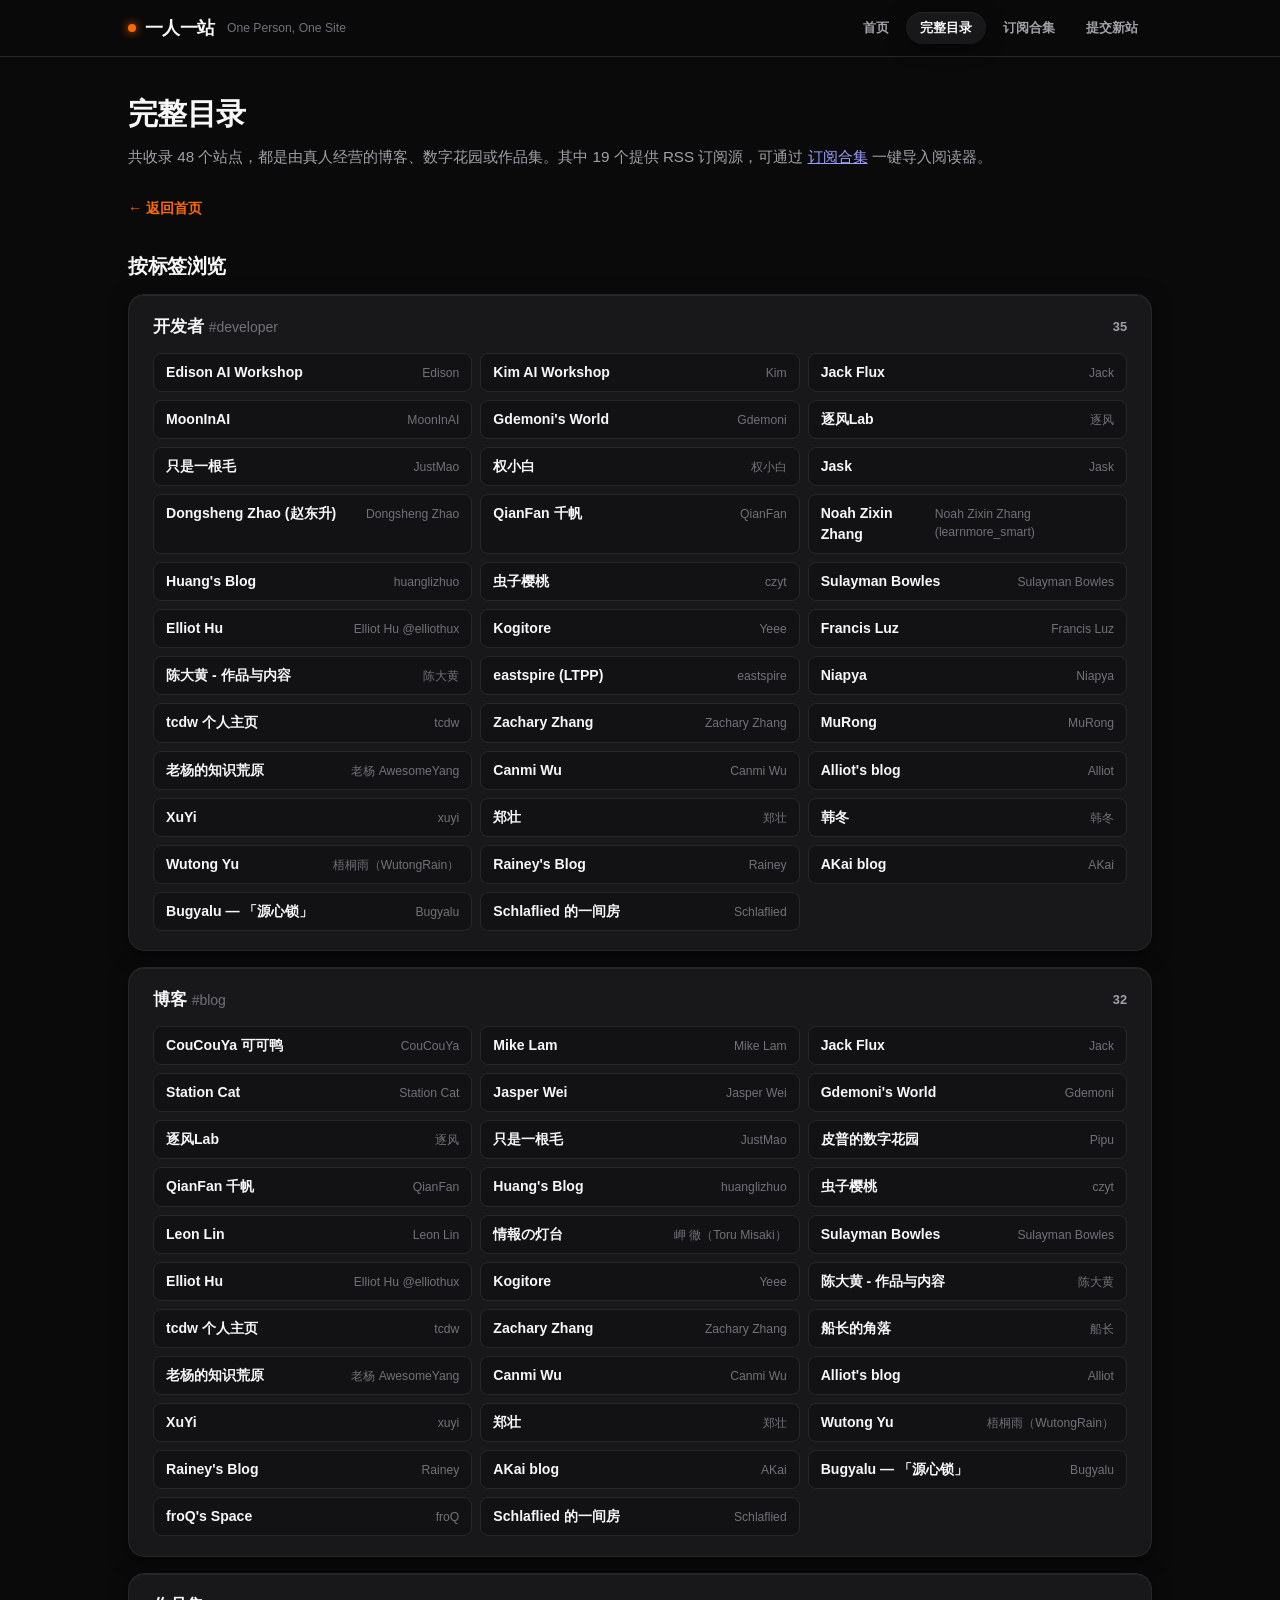
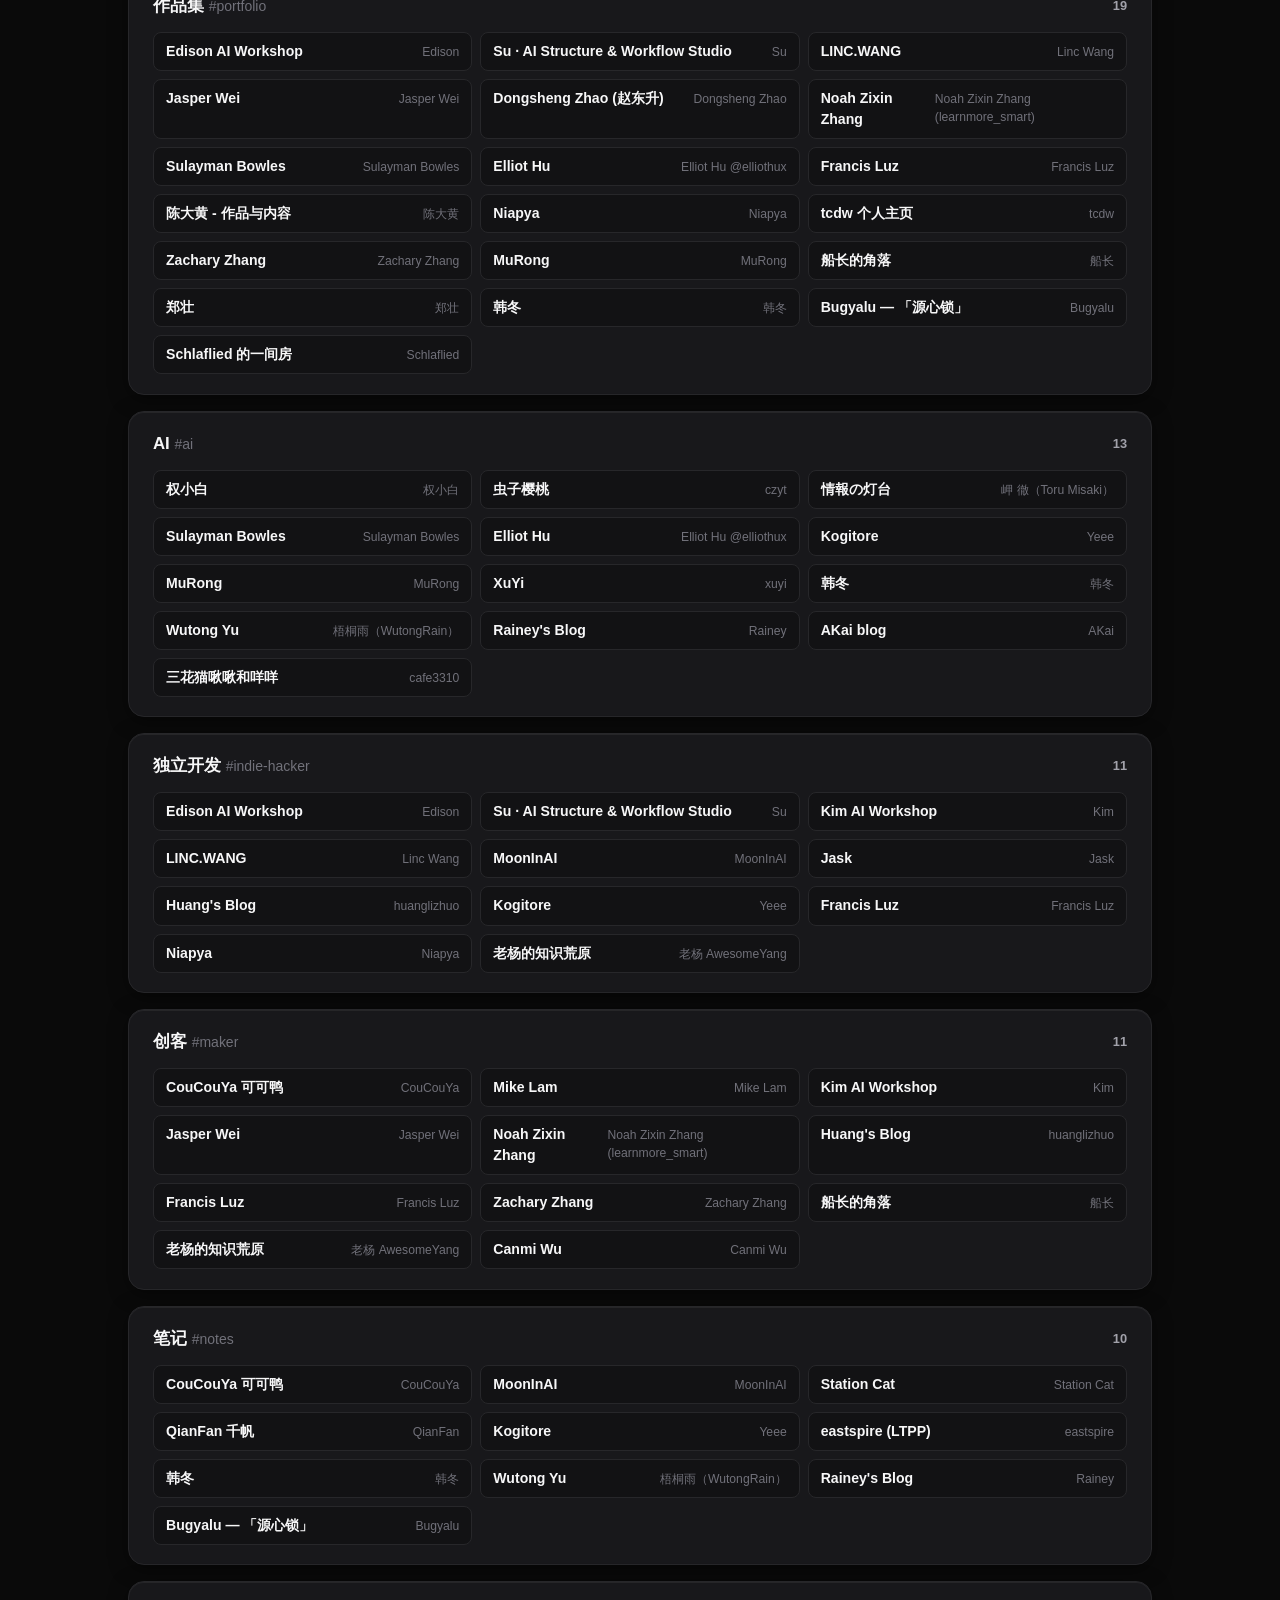
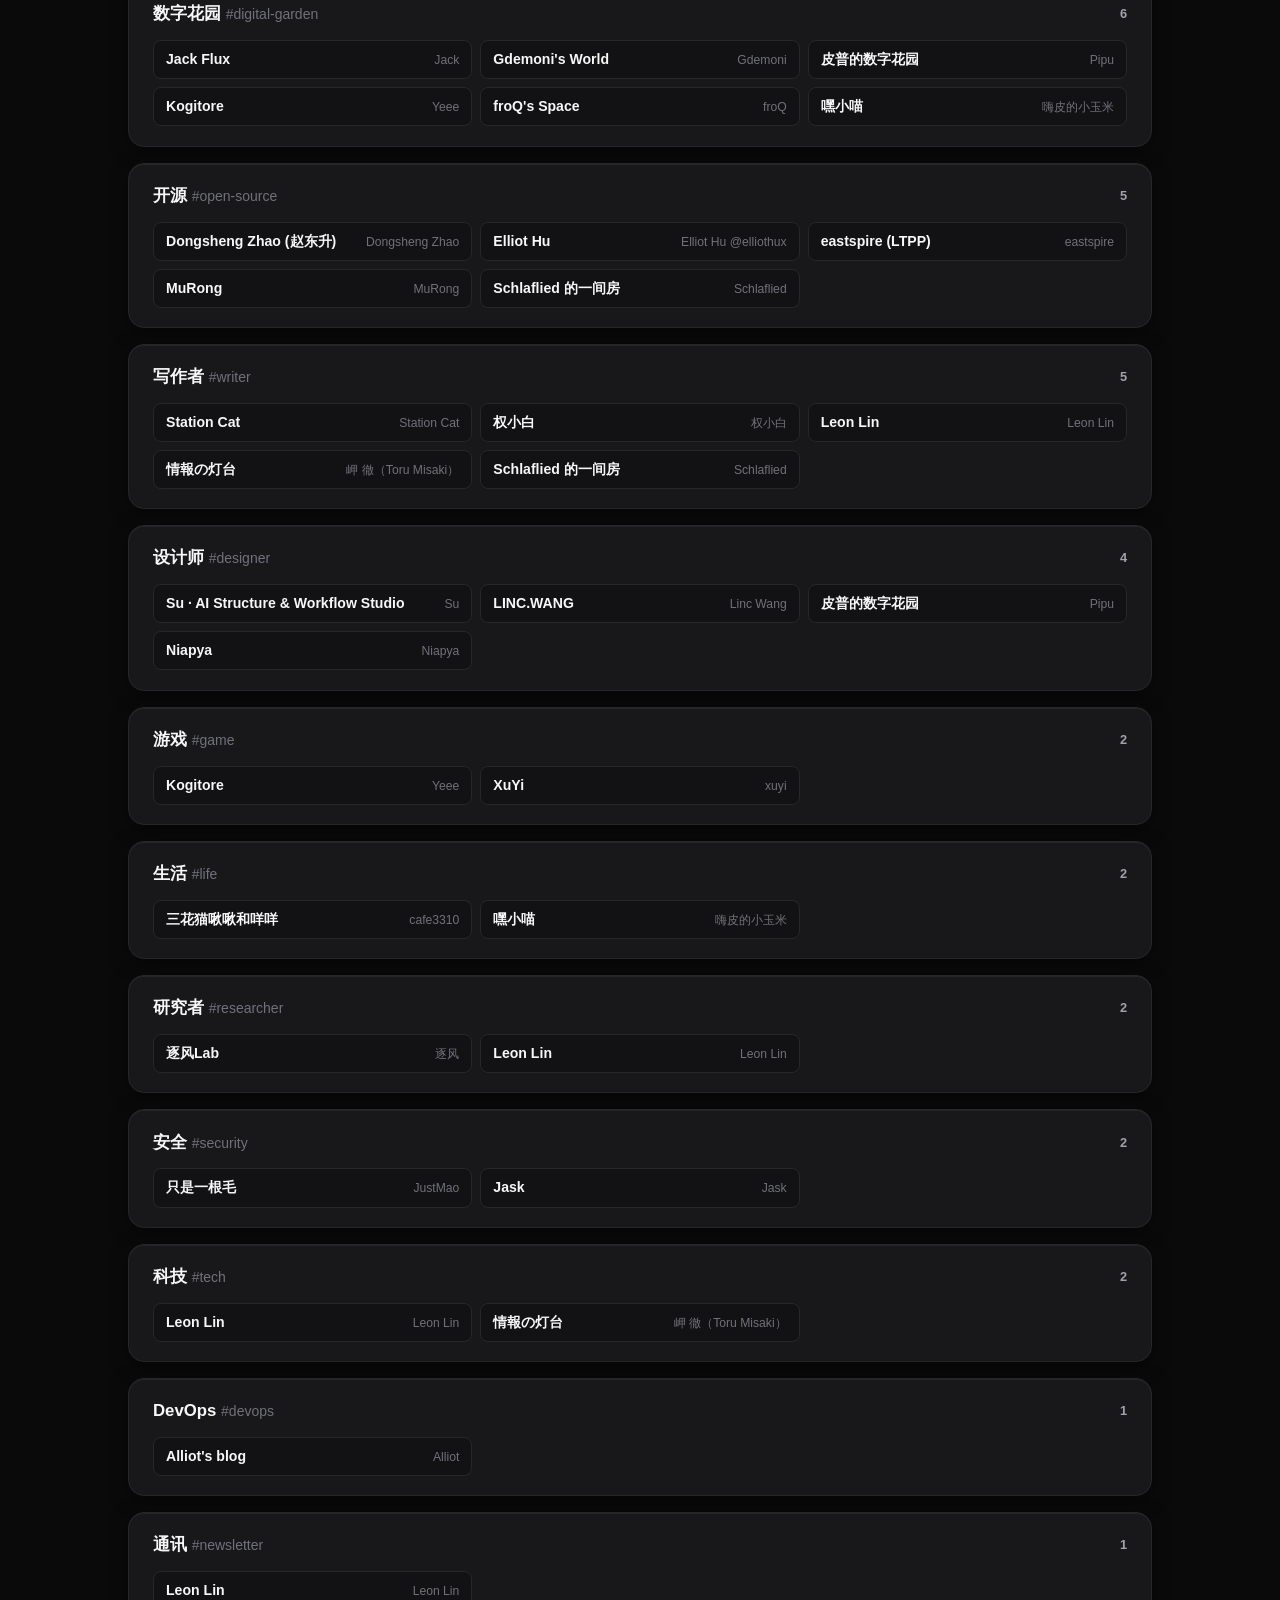
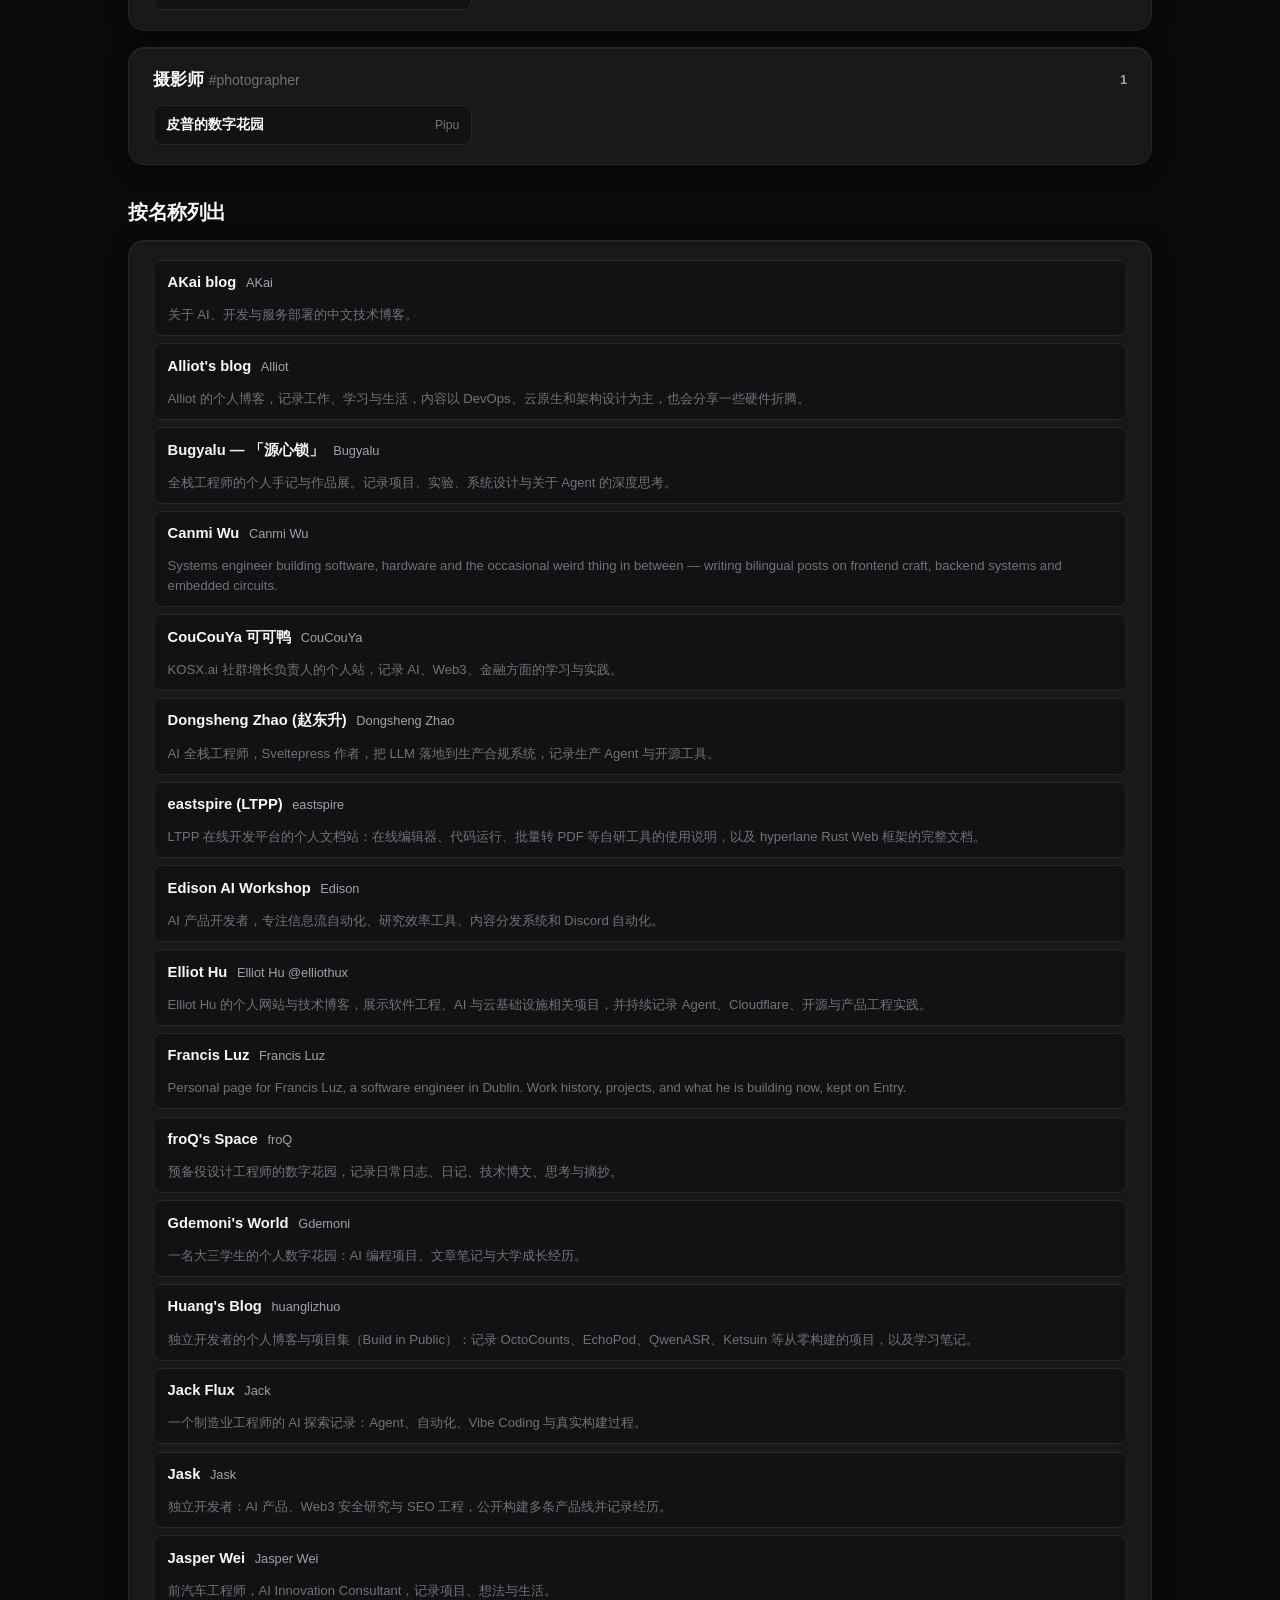
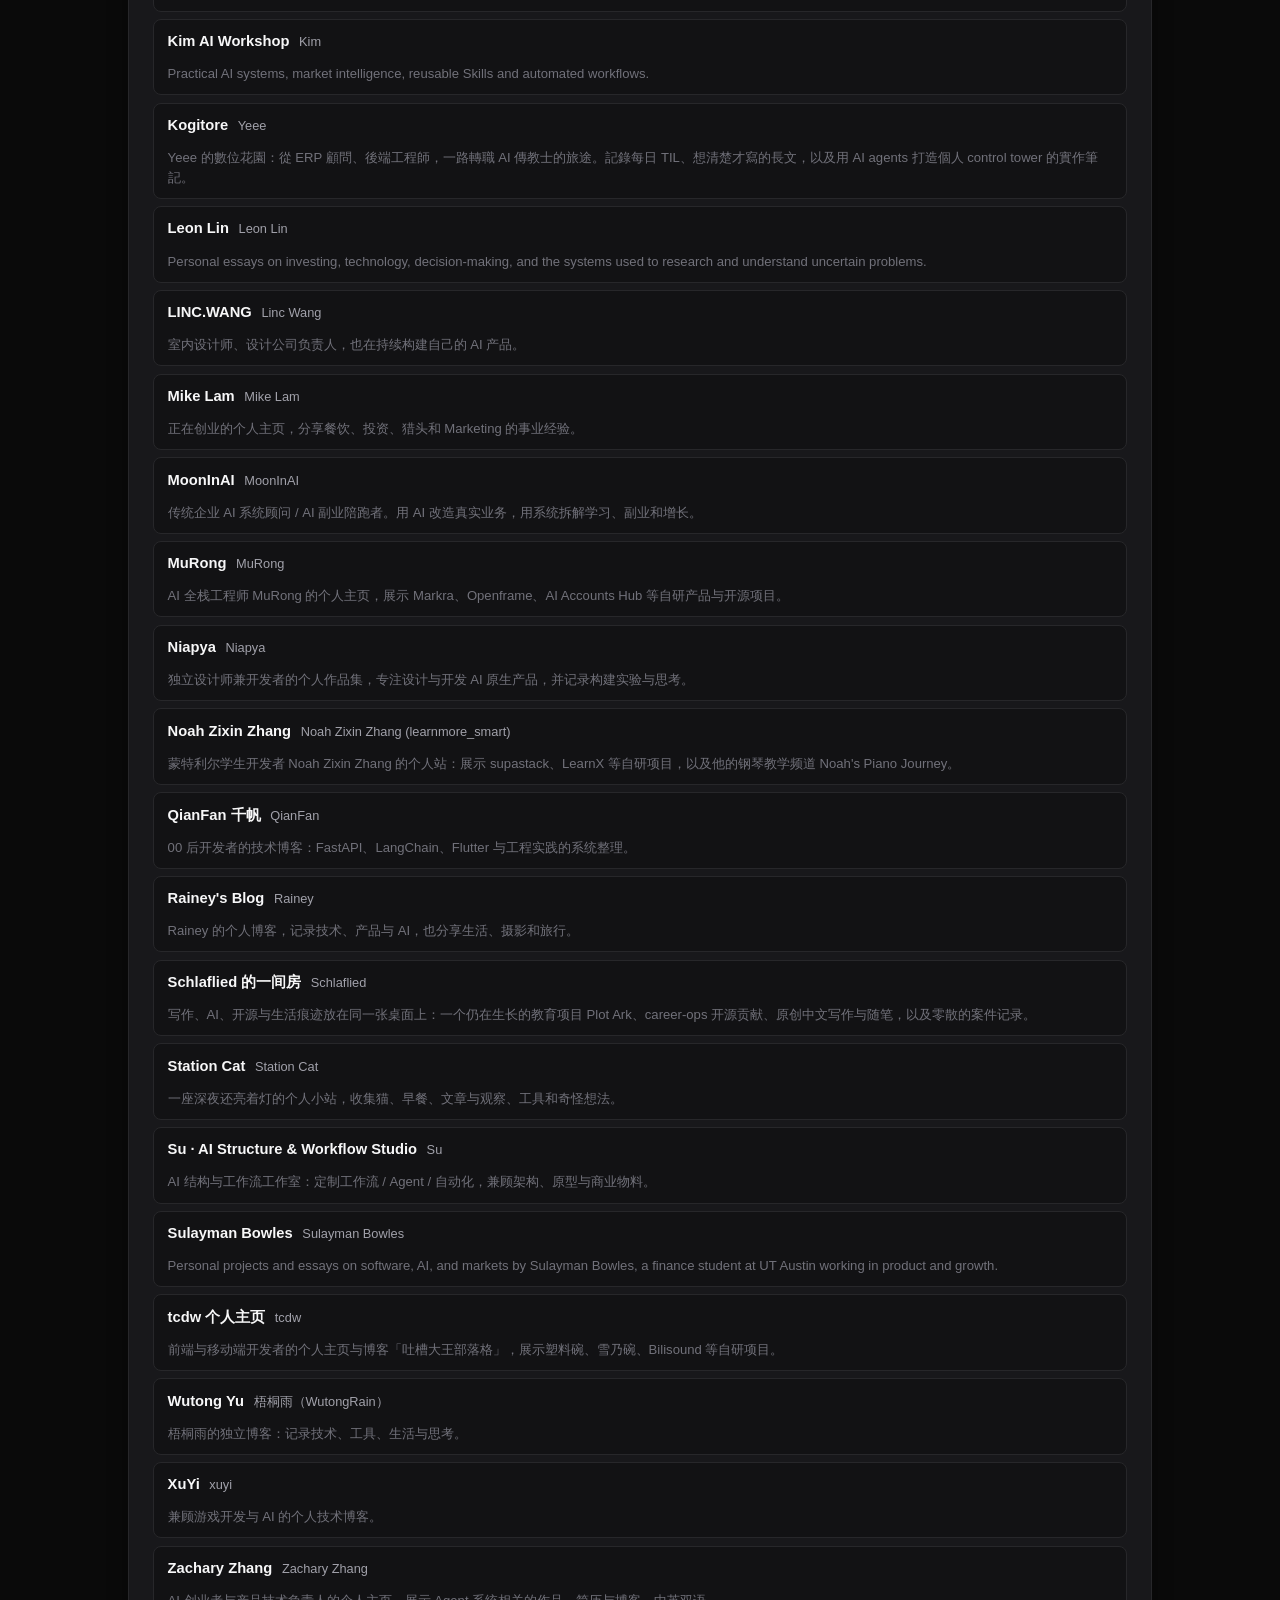
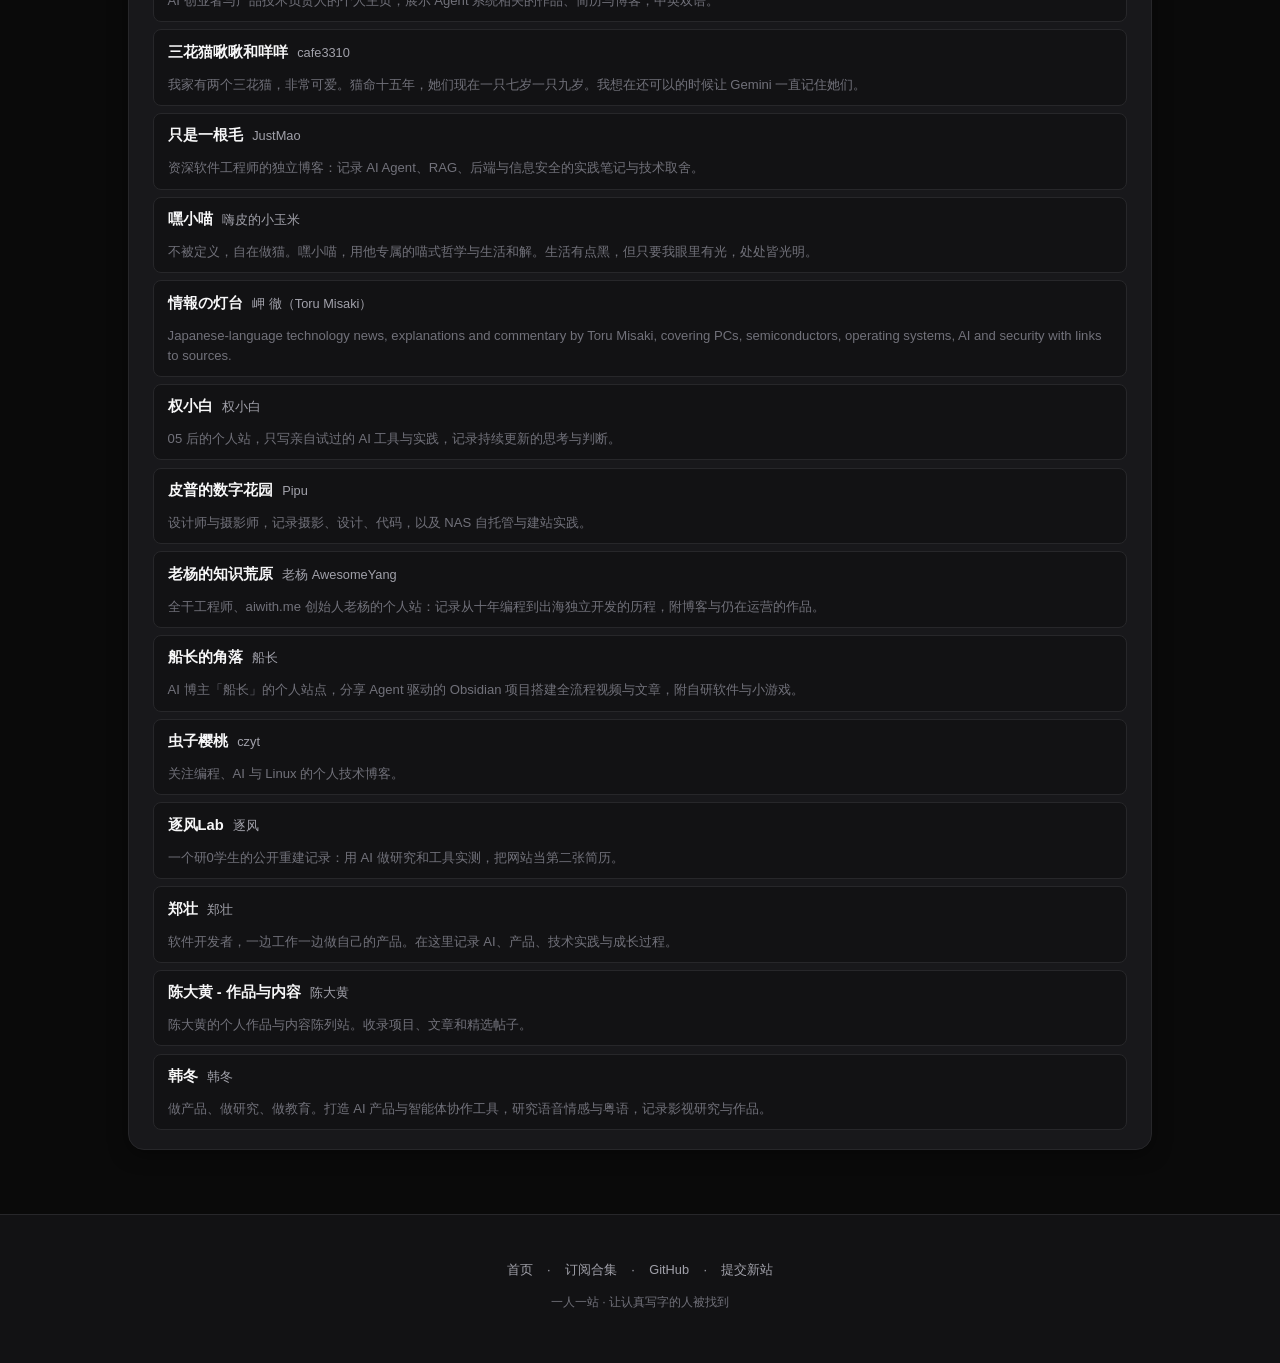
==== commit 0908da73: "deploy: 发布 main@7c71287 的构建产物" ====
--- a/directory/index.html
+++ b/directory/index.html
@@ -4,7 +4,7 @@
 <meta charset="utf-8">
 <meta name="viewport" content="width=device-width, initial-scale=1, viewport-fit=cover">
 <title>完整目录 · 一人一站</title>
-<meta name="description" content="一人一站收录的全部 50 个独立博客、数字花园与个人网站，按标签与名称两种方式列出。">
+<meta name="description" content="一人一站收录的全部 48 个独立博客、数字花园与个人网站，按标签与名称两种方式列出。">
 <link rel="canonical" href="https://realchendahuang.github.io/one-person-one-site/directory/">
 <link rel="icon" href="../favicon.svg" type="image/svg+xml">
 <meta name="theme-color" content="#0a0a0a">
@@ -1278,14 +1278,14 @@
 
 <main class="main-wrapper">
   <h1>完整目录</h1>
-  <p class="dir-intro">共收录 50 个站点，都是由真人经营的博客、数字花园或作品集。其中 19 个提供 RSS 订阅源，可通过 <a href="../feeds.opml">订阅合集</a> 一键导入阅读器。</p>
+  <p class="dir-intro">共收录 48 个站点，都是由真人经营的博客、数字花园或作品集。其中 19 个提供 RSS 订阅源，可通过 <a href="../feeds.opml">订阅合集</a> 一键导入阅读器。</p>
   <p class="dir-nav"><a href="../">← 返回首页</a></p>
 
   <h2>按标签浏览</h2>
-  <section class="tag-group panel-card"><h3><span>开发者 <small style="color:var(--fog);font-weight:400">#developer</small></span> <span class="count">36</span></h3><ul><li><a href="https://edison-zwteam.pages.dev" target="_blank" rel="noopener noreferrer">Edison AI Workshop</a><span>Edison</span></li><li><a href="https://kim-ai-workshop.com" target="_blank" rel="noopener noreferrer">Kim AI Workshop</a><span>Kim</span></li><li><a href="https://jack0813y.github.io" target="_blank" rel="noopener noreferrer">Jack Flux</a><span>Jack</span></li><li><a href="https://mooninai.top" target="_blank" rel="noopener noreferrer">MoonInAI</a><span>MoonInAI</span></li><li><a href="https://zshgdemoni.me" target="_blank" rel="noopener noreferrer">Gdemoni&#x27;s World</a><span>Gdemoni</span></li><li><a href="https://zhufeng-lab.pages.dev/" target="_blank" rel="noopener noreferrer">逐风Lab</a><span>逐风</span></li><li><a href="https://justmao.com/" target="_blank" rel="noopener noreferrer">只是一根毛</a><span>JustMao</span></li><li><a href="https://quanxb.art/" target="_blank" rel="noopener noreferrer">权小白</a><span>权小白</span></li><li><a href="https://jask.dev/" target="_blank" rel="noopener noreferrer">Jask</a><span>Jask</span></li><li><a href="https://blackman99.github.io/me/" target="_blank" rel="noopener noreferrer">Dongsheng Zhao (赵东升)</a><span>Dongsheng Zhao</span></li><li><a href="https://blog.mapin.net/" target="_blank" rel="noopener noreferrer">QianFan 千帆</a><span>QianFan</span></li><li><a href="https://www.rateministere.com" target="_blank" rel="noopener noreferrer">Noah Zixin Zhang</a><span>Noah Zixin Zhang (learnmore_smart)</span></li><li><a href="https://blog.clothpath.com/" target="_blank" rel="noopener noreferrer">Huang&#x27;s Blog</a><span>huanglizhuo</span></li><li><a href="https://czyt.tech" target="_blank" rel="noopener noreferrer">虫子樱桃</a><span>czyt</span></li><li><a href="https://sulayman-bowles.dev/" target="_blank" rel="noopener noreferrer">Sulayman Bowles</a><span>Sulayman Bowles</span></li><li><a href="https://elliothu.me" target="_blank" rel="noopener noreferrer">Elliot Hu</a><span>Elliot Hu @elliothux</span></li><li><a href="https://kogitore.com" target="_blank" rel="noopener noreferrer">Kogitore</a><span>Yeee</span></li><li><a href="https://entry.fyi/francisluz" target="_blank" rel="noopener noreferrer">Francis Luz</a><span>Francis Luz</span></li><li><a href="https://chendahuang.com" target="_blank" rel="noopener noreferrer">陈大黄 - 作品与内容</a><span>陈大黄</span></li><li><a href="https://ltpp.vip/" target="_blank" rel="noopener noreferrer">eastspire (LTPP)</a><span>eastspire</span></li><li><a href="https://portfolio.niapya.deno.net/" target="_blank" rel="noopener noreferrer">Niapya</a><span>Niapya</span></li><li><a href="https://im.tcdw.net/" target="_blank" rel="noopener noreferrer">tcdw 个人主页</a><span>tcdw</span></li><li><a href="https://zacharyzhang.com/" target="_blank" rel="noopener noreferrer">Zachary Zhang</a><span>Zachary Zhang</span></li><li><a href="https://mrong.me" target="_blank" rel="noopener noreferrer">MuRong</a><span>MuRong</span></li><li><a href="https://awesomeyang.com" target="_blank" rel="noopener noreferrer">老杨的知识荒原</a><span>老杨 AwesomeYang</span></li><li><a href="https://canmi.net" target="_blank" rel="noopener noreferrer">Canmi Wu</a><span>Canmi Wu</span></li><li><a href="https://blog.alliot.tech" target="_blank" rel="noopener noreferrer">Alliot&#x27;s blog</a><span>Alliot</span></li><li><a href="https://xuyi.dev" target="_blank" rel="noopener noreferrer">XuYi</a><span>xuyi</span></li><li><a href="https://zhengz.cc/" target="_blank" rel="noopener noreferrer">郑壮</a><span>郑壮</span></li><li><a href="https://han-dong.link/" target="_blank" rel="noopener noreferrer">韩冬</a><span>韩冬</span></li><li><a href="https://www.wutongyu.site" target="_blank" rel="noopener noreferrer">Wutong Yu</a><span>梧桐雨（WutongRain）</span></li><li><a href="https://rainey.space" target="_blank" rel="noopener noreferrer">Rainey&#x27;s Blog</a><span>Rainey</span></li><li><a href="https://blog.akaii.top" target="_blank" rel="noopener noreferrer">AKai blog</a><span>AKai</span></li><li><a href="https://bugyaluwang.vercel.app" target="_blank" rel="noopener noreferrer">Bugyalu — 「源心锁」</a><span>Bugyalu</span></li><li><a href="https://doc.gpt88.cc/docs/blog/" target="_blank" rel="noopener noreferrer">GPT88 博客</a><span>草莽码农</span></li><li><a href="https://schlaflied-room.work/" target="_blank" rel="noopener noreferrer">Schlaflied 的一间房</a><span>Schlaflied</span></li></ul></section><section class="tag-group panel-card"><h3><span>博客 <small style="color:var(--fog);font-weight:400">#blog</small></span> <span class="count">33</span></h3><ul><li><a href="https://coucouya.com" target="_blank" rel="noopener noreferrer">CouCouYa 可可鸭</a><span>CouCouYa</span></li><li><a href="https://mc9world.com" target="_blank" rel="noopener noreferrer">Mike Lam</a><span>Mike Lam</span></li><li><a href="https://jack0813y.github.io" target="_blank" rel="noopener noreferrer">Jack Flux</a><span>Jack</span></li><li><a href="https://wwwstationcat.org" target="_blank" rel="noopener noreferrer">Station Cat</a><span>Station Cat</span></li><li><a href="https://jasper-wei.vast-beech-4429.chatgpt.site" target="_blank" rel="noopener noreferrer">Jasper Wei</a><span>Jasper Wei</span></li><li><a href="https://zshgdemoni.me" target="_blank" rel="noopener noreferrer">Gdemoni&#x27;s World</a><span>Gdemoni</span></li><li><a href="https://zhufeng-lab.pages.dev/" target="_blank" rel="noopener noreferrer">逐风Lab</a><span>逐风</span></li><li><a href="https://justmao.com/" target="_blank" rel="noopener noreferrer">只是一根毛</a><span>JustMao</span></li><li><a href="https://pipuwong.com" target="_blank" rel="noopener noreferrer">皮普的数字花园</a><span>Pipu</span></li><li><a href="https://blog.mapin.net/" target="_blank" rel="noopener noreferrer">QianFan 千帆</a><span>QianFan</span></li><li><a href="https://blog.clothpath.com/" target="_blank" rel="noopener noreferrer">Huang&#x27;s Blog</a><span>huanglizhuo</span></li><li><a href="https://czyt.tech" target="_blank" rel="noopener noreferrer">虫子樱桃</a><span>czyt</span></li><li><a href="https://leonlins.com" target="_blank" rel="noopener noreferrer">Leon Lin</a><span>Leon Lin</span></li><li><a href="https://joho-todai.com/" target="_blank" rel="noopener noreferrer">情報の灯台</a><span>岬 徹（Toru Misaki）</span></li><li><a href="https://sulayman-bowles.dev/" target="_blank" rel="noopener noreferrer">Sulayman Bowles</a><span>Sulayman Bowles</span></li><li><a href="https://elliothu.me" target="_blank" rel="noopener noreferrer">Elliot Hu</a><span>Elliot Hu @elliothux</span></li><li><a href="https://kogitore.com" target="_blank" rel="noopener noreferrer">Kogitore</a><span>Yeee</span></li><li><a href="https://chendahuang.com" target="_blank" rel="noopener noreferrer">陈大黄 - 作品与内容</a><span>陈大黄</span></li><li><a href="https://im.tcdw.net/" target="_blank" rel="noopener noreferrer">tcdw 个人主页</a><span>tcdw</span></li><li><a href="https://zacharyzhang.com/" target="_blank" rel="noopener noreferrer">Zachary Zhang</a><span>Zachary Zhang</span></li><li><a href="https://www.mmdbb.org/" target="_blank" rel="noopener noreferrer">船长的角落</a><span>船长</span></li><li><a href="https://awesomeyang.com" target="_blank" rel="noopener noreferrer">老杨的知识荒原</a><span>老杨 AwesomeYang</span></li><li><a href="https://canmi.net" target="_blank" rel="noopener noreferrer">Canmi Wu</a><span>Canmi Wu</span></li><li><a href="https://blog.alliot.tech" target="_blank" rel="noopener noreferrer">Alliot&#x27;s blog</a><span>Alliot</span></li><li><a href="https://xuyi.dev" target="_blank" rel="noopener noreferrer">XuYi</a><span>xuyi</span></li><li><a href="https://zhengz.cc/" target="_blank" rel="noopener noreferrer">郑壮</a><span>郑壮</span></li><li><a href="https://www.wutongyu.site" target="_blank" rel="noopener noreferrer">Wutong Yu</a><span>梧桐雨（WutongRain）</span></li><li><a href="https://rainey.space" target="_blank" rel="noopener noreferrer">Rainey&#x27;s Blog</a><span>Rainey</span></li><li><a href="https://blog.akaii.top" target="_blank" rel="noopener noreferrer">AKai blog</a><span>AKai</span></li><li><a href="https://bugyaluwang.vercel.app" target="_blank" rel="noopener noreferrer">Bugyalu — 「源心锁」</a><span>Bugyalu</span></li><li><a href="https://froq.me" target="_blank" rel="noopener noreferrer">froQ&#x27;s Space</a><span>froQ</span></li><li><a href="https://doc.gpt88.cc/docs/blog/" target="_blank" rel="noopener noreferrer">GPT88 博客</a><span>草莽码农</span></li><li><a href="https://schlaflied-room.work/" target="_blank" rel="noopener noreferrer">Schlaflied 的一间房</a><span>Schlaflied</span></li></ul></section><section class="tag-group panel-card"><h3><span>作品集 <small style="color:var(--fog);font-weight:400">#portfolio</small></span> <span class="count">19</span></h3><ul><li><a href="https://edison-zwteam.pages.dev" target="_blank" rel="noopener noreferrer">Edison AI Workshop</a><span>Edison</span></li><li><a href="https://su-uni.cc" target="_blank" rel="noopener noreferrer">Su · AI Structure &amp; Workflow Studio</a><span>Su</span></li><li><a href="https://linc.wang" target="_blank" rel="noopener noreferrer">LINC.WANG</a><span>Linc Wang</span></li><li><a href="https://jasper-wei.vast-beech-4429.chatgpt.site" target="_blank" rel="noopener noreferrer">Jasper Wei</a><span>Jasper Wei</span></li><li><a href="https://blackman99.github.io/me/" target="_blank" rel="noopener noreferrer">Dongsheng Zhao (赵东升)</a><span>Dongsheng Zhao</span></li><li><a href="https://www.rateministere.com" target="_blank" rel="noopener noreferrer">Noah Zixin Zhang</a><span>Noah Zixin Zhang (learnmore_smart)</span></li><li><a href="https://sulayman-bowles.dev/" target="_blank" rel="noopener noreferrer">Sulayman Bowles</a><span>Sulayman Bowles</span></li><li><a href="https://elliothu.me" target="_blank" rel="noopener noreferrer">Elliot Hu</a><span>Elliot Hu @elliothux</span></li><li><a href="https://entry.fyi/francisluz" target="_blank" rel="noopener noreferrer">Francis Luz</a><span>Francis Luz</span></li><li><a href="https://chendahuang.com" target="_blank" rel="noopener noreferrer">陈大黄 - 作品与内容</a><span>陈大黄</span></li><li><a href="https://portfolio.niapya.deno.net/" target="_blank" rel="noopener noreferrer">Niapya</a><span>Niapya</span></li><li><a href="https://im.tcdw.net/" target="_blank" rel="noopener noreferrer">tcdw 个人主页</a><span>tcdw</span></li><li><a href="https://zacharyzhang.com/" target="_blank" rel="noopener noreferrer">Zachary Zhang</a><span>Zachary Zhang</span></li><li><a href="https://mrong.me" target="_blank" rel="noopener noreferrer">MuRong</a><span>MuRong</span></li><li><a href="https://www.mmdbb.org/" target="_blank" rel="noopener noreferrer">船长的角落</a><span>船长</span></li><li><a href="https://zhengz.cc/" target="_blank" rel="noopener noreferrer">郑壮</a><span>郑壮</span></li><li><a href="https://han-dong.link/" target="_blank" rel="noopener noreferrer">韩冬</a><span>韩冬</span></li><li><a href="https://bugyaluwang.vercel.app" target="_blank" rel="noopener noreferrer">Bugyalu — 「源心锁」</a><span>Bugyalu</span></li><li><a href="https://schlaflied-room.work/" target="_blank" rel="noopener noreferrer">Schlaflied 的一间房</a><span>Schlaflied</span></li></ul></section><section class="tag-group panel-card"><h3><span>AI <small style="color:var(--fog);font-weight:400">#ai</small></span> <span class="count">14</span></h3><ul><li><a href="https://quanxb.art/" target="_blank" rel="noopener noreferrer">权小白</a><span>权小白</span></li><li><a href="https://czyt.tech" target="_blank" rel="noopener noreferrer">虫子樱桃</a><span>czyt</span></li><li><a href="https://joho-todai.com/" target="_blank" rel="noopener noreferrer">情報の灯台</a><span>岬 徹（Toru Misaki）</span></li><li><a href="https://sulayman-bowles.dev/" target="_blank" rel="noopener noreferrer">Sulayman Bowles</a><span>Sulayman Bowles</span></li><li><a href="https://elliothu.me" target="_blank" rel="noopener noreferrer">Elliot Hu</a><span>Elliot Hu @elliothux</span></li><li><a href="https://kogitore.com" target="_blank" rel="noopener noreferrer">Kogitore</a><span>Yeee</span></li><li><a href="https://mrong.me" target="_blank" rel="noopener noreferrer">MuRong</a><span>MuRong</span></li><li><a href="https://xuyi.dev" target="_blank" rel="noopener noreferrer">XuYi</a><span>xuyi</span></li><li><a href="https://han-dong.link/" target="_blank" rel="noopener noreferrer">韩冬</a><span>韩冬</span></li><li><a href="https://www.wutongyu.site" target="_blank" rel="noopener noreferrer">Wutong Yu</a><span>梧桐雨（WutongRain）</span></li><li><a href="https://rainey.space" target="_blank" rel="noopener noreferrer">Rainey&#x27;s Blog</a><span>Rainey</span></li><li><a href="https://blog.akaii.top" target="_blank" rel="noopener noreferrer">AKai blog</a><span>AKai</span></li><li><a href="https://doc.gpt88.cc/docs/blog/" target="_blank" rel="noopener noreferrer">GPT88 博客</a><span>草莽码农</span></li><li><a href="https://cafe3310.github.io/chocho-miemie-album/" target="_blank" rel="noopener noreferrer">三花猫啾啾和咩咩</a><span>cafe3310</span></li></ul></section><section class="tag-group panel-card"><h3><span>独立开发 <small style="color:var(--fog);font-weight:400">#indie-hacker</small></span> <span class="count">12</span></h3><ul><li><a href="https://edison-zwteam.pages.dev" target="_blank" rel="noopener noreferrer">Edison AI Workshop</a><span>Edison</span></li><li><a href="https://su-uni.cc" target="_blank" rel="noopener noreferrer">Su · AI Structure &amp; Workflow Studio</a><span>Su</span></li><li><a href="https://kim-ai-workshop.com" target="_blank" rel="noopener noreferrer">Kim AI Workshop</a><span>Kim</span></li><li><a href="https://linc.wang" target="_blank" rel="noopener noreferrer">LINC.WANG</a><span>Linc Wang</span></li><li><a href="https://mooninai.top" target="_blank" rel="noopener noreferrer">MoonInAI</a><span>MoonInAI</span></li><li><a href="https://jask.dev/" target="_blank" rel="noopener noreferrer">Jask</a><span>Jask</span></li><li><a href="https://blog.clothpath.com/" target="_blank" rel="noopener noreferrer">Huang&#x27;s Blog</a><span>huanglizhuo</span></li><li><a href="https://kogitore.com" target="_blank" rel="noopener noreferrer">Kogitore</a><span>Yeee</span></li><li><a href="https://entry.fyi/francisluz" target="_blank" rel="noopener noreferrer">Francis Luz</a><span>Francis Luz</span></li><li><a href="https://portfolio.niapya.deno.net/" target="_blank" rel="noopener noreferrer">Niapya</a><span>Niapya</span></li><li><a href="https://awesomeyang.com" target="_blank" rel="noopener noreferrer">老杨的知识荒原</a><span>老杨 AwesomeYang</span></li><li><a href="https://xpaiming.com/" target="_blank" rel="noopener noreferrer">X排名</a><span>Harries</span></li></ul></section><section class="tag-group panel-card"><h3><span>创客 <small style="color:var(--fog);font-weight:400">#maker</small></span> <span class="count">11</span></h3><ul><li><a href="https://coucouya.com" target="_blank" rel="noopener noreferrer">CouCouYa 可可鸭</a><span>CouCouYa</span></li><li><a href="https://mc9world.com" target="_blank" rel="noopener noreferrer">Mike Lam</a><span>Mike Lam</span></li><li><a href="https://kim-ai-workshop.com" target="_blank" rel="noopener noreferrer">Kim AI Workshop</a><span>Kim</span></li><li><a href="https://jasper-wei.vast-beech-4429.chatgpt.site" target="_blank" rel="noopener noreferrer">Jasper Wei</a><span>Jasper Wei</span></li><li><a href="https://www.rateministere.com" target="_blank" rel="noopener noreferrer">Noah Zixin Zhang</a><span>Noah Zixin Zhang (learnmore_smart)</span></li><li><a href="https://blog.clothpath.com/" target="_blank" rel="noopener noreferrer">Huang&#x27;s Blog</a><span>huanglizhuo</span></li><li><a href="https://entry.fyi/francisluz" target="_blank" rel="noopener noreferrer">Francis Luz</a><span>Francis Luz</span></li><li><a href="https://zacharyzhang.com/" target="_blank" rel="noopener noreferrer">Zachary Zhang</a><span>Zachary Zhang</span></li><li><a href="https://www.mmdbb.org/" target="_blank" rel="noopener noreferrer">船长的角落</a><span>船长</span></li><li><a href="https://awesomeyang.com" target="_blank" rel="noopener noreferrer">老杨的知识荒原</a><span>老杨 AwesomeYang</span></li><li><a href="https://canmi.net" target="_blank" rel="noopener noreferrer">Canmi Wu</a><span>Canmi Wu</span></li></ul></section><section class="tag-group panel-card"><h3><span>笔记 <small style="color:var(--fog);font-weight:400">#notes</small></span> <span class="count">10</span></h3><ul><li><a href="https://coucouya.com" target="_blank" rel="noopener noreferrer">CouCouYa 可可鸭</a><span>CouCouYa</span></li><li><a href="https://mooninai.top" target="_blank" rel="noopener noreferrer">MoonInAI</a><span>MoonInAI</span></li><li><a href="https://wwwstationcat.org" target="_blank" rel="noopener noreferrer">Station Cat</a><span>Station Cat</span></li><li><a href="https://blog.mapin.net/" target="_blank" rel="noopener noreferrer">QianFan 千帆</a><span>QianFan</span></li><li><a href="https://kogitore.com" target="_blank" rel="noopener noreferrer">Kogitore</a><span>Yeee</span></li><li><a href="https://ltpp.vip/" target="_blank" rel="noopener noreferrer">eastspire (LTPP)</a><span>eastspire</span></li><li><a href="https://han-dong.link/" target="_blank" rel="noopener noreferrer">韩冬</a><span>韩冬</span></li><li><a href="https://www.wutongyu.site" target="_blank" rel="noopener noreferrer">Wutong Yu</a><span>梧桐雨（WutongRain）</span></li><li><a href="https://rainey.space" target="_blank" rel="noopener noreferrer">Rainey&#x27;s Blog</a><span>Rainey</span></li><li><a href="https://bugyaluwang.vercel.app" target="_blank" rel="noopener noreferrer">Bugyalu — 「源心锁」</a><span>Bugyalu</span></li></ul></section><section class="tag-group panel-card"><h3><span>数字花园 <small style="color:var(--fog);font-weight:400">#digital-garden</small></span> <span class="count">6</span></h3><ul><li><a href="https://jack0813y.github.io" target="_blank" rel="noopener noreferrer">Jack Flux</a><span>Jack</span></li><li><a href="https://zshgdemoni.me" target="_blank" rel="noopener noreferrer">Gdemoni&#x27;s World</a><span>Gdemoni</span></li><li><a href="https://pipuwong.com" target="_blank" rel="noopener noreferrer">皮普的数字花园</a><span>Pipu</span></li><li><a href="https://kogitore.com" target="_blank" rel="noopener noreferrer">Kogitore</a><span>Yeee</span></li><li><a href="https://froq.me" target="_blank" rel="noopener noreferrer">froQ&#x27;s Space</a><span>froQ</span></li><li><a href="https://heixiaomiao.topnod.art/" target="_blank" rel="noopener noreferrer">嘿小喵</a><span>嗨皮的小玉米</span></li></ul></section><section class="tag-group panel-card"><h3><span>开源 <small style="color:var(--fog);font-weight:400">#open-source</small></span> <span class="count">5</span></h3><ul><li><a href="https://blackman99.github.io/me/" target="_blank" rel="noopener noreferrer">Dongsheng Zhao (赵东升)</a><span>Dongsheng Zhao</span></li><li><a href="https://elliothu.me" target="_blank" rel="noopener noreferrer">Elliot Hu</a><span>Elliot Hu @elliothux</span></li><li><a href="https://ltpp.vip/" target="_blank" rel="noopener noreferrer">eastspire (LTPP)</a><span>eastspire</span></li><li><a href="https://mrong.me" target="_blank" rel="noopener noreferrer">MuRong</a><span>MuRong</span></li><li><a href="https://schlaflied-room.work/" target="_blank" rel="noopener noreferrer">Schlaflied 的一间房</a><span>Schlaflied</span></li></ul></section><section class="tag-group panel-card"><h3><span>写作者 <small style="color:var(--fog);font-weight:400">#writer</small></span> <span class="count">5</span></h3><ul><li><a href="https://wwwstationcat.org" target="_blank" rel="noopener noreferrer">Station Cat</a><span>Station Cat</span></li><li><a href="https://quanxb.art/" target="_blank" rel="noopener noreferrer">权小白</a><span>权小白</span></li><li><a href="https://leonlins.com" target="_blank" rel="noopener noreferrer">Leon Lin</a><span>Leon Lin</span></li><li><a href="https://joho-todai.com/" target="_blank" rel="noopener noreferrer">情報の灯台</a><span>岬 徹（Toru Misaki）</span></li><li><a href="https://schlaflied-room.work/" target="_blank" rel="noopener noreferrer">Schlaflied 的一间房</a><span>Schlaflied</span></li></ul></section><section class="tag-group panel-card"><h3><span>设计师 <small style="color:var(--fog);font-weight:400">#designer</small></span> <span class="count">4</span></h3><ul><li><a href="https://su-uni.cc" target="_blank" rel="noopener noreferrer">Su · AI Structure &amp; Workflow Studio</a><span>Su</span></li><li><a href="https://linc.wang" target="_blank" rel="noopener noreferrer">LINC.WANG</a><span>Linc Wang</span></li><li><a href="https://pipuwong.com" target="_blank" rel="noopener noreferrer">皮普的数字花园</a><span>Pipu</span></li><li><a href="https://portfolio.niapya.deno.net/" target="_blank" rel="noopener noreferrer">Niapya</a><span>Niapya</span></li></ul></section><section class="tag-group panel-card"><h3><span>科技 <small style="color:var(--fog);font-weight:400">#tech</small></span> <span class="count">3</span></h3><ul><li><a href="https://leonlins.com" target="_blank" rel="noopener noreferrer">Leon Lin</a><span>Leon Lin</span></li><li><a href="https://joho-todai.com/" target="_blank" rel="noopener noreferrer">情報の灯台</a><span>岬 徹（Toru Misaki）</span></li><li><a href="https://xpaiming.com/" target="_blank" rel="noopener noreferrer">X排名</a><span>Harries</span></li></ul></section><section class="tag-group panel-card"><h3><span>游戏 <small style="color:var(--fog);font-weight:400">#game</small></span> <span class="count">2</span></h3><ul><li><a href="https://kogitore.com" target="_blank" rel="noopener noreferrer">Kogitore</a><span>Yeee</span></li><li><a href="https://xuyi.dev" target="_blank" rel="noopener noreferrer">XuYi</a><span>xuyi</span></li></ul></section><section class="tag-group panel-card"><h3><span>生活 <small style="color:var(--fog);font-weight:400">#life</small></span> <span class="count">2</span></h3><ul><li><a href="https://cafe3310.github.io/chocho-miemie-album/" target="_blank" rel="noopener noreferrer">三花猫啾啾和咩咩</a><span>cafe3310</span></li><li><a href="https://heixiaomiao.topnod.art/" target="_blank" rel="noopener noreferrer">嘿小喵</a><span>嗨皮的小玉米</span></li></ul></section><section class="tag-group panel-card"><h3><span>研究者 <small style="color:var(--fog);font-weight:400">#researcher</small></span> <span class="count">2</span></h3><ul><li><a href="https://zhufeng-lab.pages.dev/" target="_blank" rel="noopener noreferrer">逐风Lab</a><span>逐风</span></li><li><a href="https://leonlins.com" target="_blank" rel="noopener noreferrer">Leon Lin</a><span>Leon Lin</span></li></ul></section><section class="tag-group panel-card"><h3><span>安全 <small style="color:var(--fog);font-weight:400">#security</small></span> <span class="count">2</span></h3><ul><li><a href="https://justmao.com/" target="_blank" rel="noopener noreferrer">只是一根毛</a><span>JustMao</span></li><li><a href="https://jask.dev/" target="_blank" rel="noopener noreferrer">Jask</a><span>Jask</span></li></ul></section><section class="tag-group panel-card"><h3><span>DevOps <small style="color:var(--fog);font-weight:400">#devops</small></span> <span class="count">1</span></h3><ul><li><a href="https://blog.alliot.tech" target="_blank" rel="noopener noreferrer">Alliot&#x27;s blog</a><span>Alliot</span></li></ul></section><section class="tag-group panel-card"><h3><span>通讯 <small style="color:var(--fog);font-weight:400">#newsletter</small></span> <span class="count">1</span></h3><ul><li><a href="https://leonlins.com" target="_blank" rel="noopener noreferrer">Leon Lin</a><span>Leon Lin</span></li></ul></section><section class="tag-group panel-card"><h3><span>摄影师 <small style="color:var(--fog);font-weight:400">#photographer</small></span> <span class="count">1</span></h3><ul><li><a href="https://pipuwong.com" target="_blank" rel="noopener noreferrer">皮普的数字花园</a><span>Pipu</span></li></ul></section>
+  <section class="tag-group panel-card"><h3><span>开发者 <small style="color:var(--fog);font-weight:400">#developer</small></span> <span class="count">35</span></h3><ul><li><a href="https://edison-zwteam.pages.dev" target="_blank" rel="noopener noreferrer">Edison AI Workshop</a><span>Edison</span></li><li><a href="https://kim-ai-workshop.com" target="_blank" rel="noopener noreferrer">Kim AI Workshop</a><span>Kim</span></li><li><a href="https://jack0813y.github.io" target="_blank" rel="noopener noreferrer">Jack Flux</a><span>Jack</span></li><li><a href="https://mooninai.top" target="_blank" rel="noopener noreferrer">MoonInAI</a><span>MoonInAI</span></li><li><a href="https://zshgdemoni.me" target="_blank" rel="noopener noreferrer">Gdemoni&#x27;s World</a><span>Gdemoni</span></li><li><a href="https://zhufeng-lab.pages.dev/" target="_blank" rel="noopener noreferrer">逐风Lab</a><span>逐风</span></li><li><a href="https://justmao.com/" target="_blank" rel="noopener noreferrer">只是一根毛</a><span>JustMao</span></li><li><a href="https://quanxb.art/" target="_blank" rel="noopener noreferrer">权小白</a><span>权小白</span></li><li><a href="https://jask.dev/" target="_blank" rel="noopener noreferrer">Jask</a><span>Jask</span></li><li><a href="https://blackman99.github.io/me/" target="_blank" rel="noopener noreferrer">Dongsheng Zhao (赵东升)</a><span>Dongsheng Zhao</span></li><li><a href="https://blog.mapin.net/" target="_blank" rel="noopener noreferrer">QianFan 千帆</a><span>QianFan</span></li><li><a href="https://www.rateministere.com" target="_blank" rel="noopener noreferrer">Noah Zixin Zhang</a><span>Noah Zixin Zhang (learnmore_smart)</span></li><li><a href="https://blog.clothpath.com/" target="_blank" rel="noopener noreferrer">Huang&#x27;s Blog</a><span>huanglizhuo</span></li><li><a href="https://czyt.tech" target="_blank" rel="noopener noreferrer">虫子樱桃</a><span>czyt</span></li><li><a href="https://sulayman-bowles.dev/" target="_blank" rel="noopener noreferrer">Sulayman Bowles</a><span>Sulayman Bowles</span></li><li><a href="https://elliothu.me" target="_blank" rel="noopener noreferrer">Elliot Hu</a><span>Elliot Hu @elliothux</span></li><li><a href="https://kogitore.com" target="_blank" rel="noopener noreferrer">Kogitore</a><span>Yeee</span></li><li><a href="https://entry.fyi/francisluz" target="_blank" rel="noopener noreferrer">Francis Luz</a><span>Francis Luz</span></li><li><a href="https://chendahuang.com" target="_blank" rel="noopener noreferrer">陈大黄 - 作品与内容</a><span>陈大黄</span></li><li><a href="https://ltpp.vip/" target="_blank" rel="noopener noreferrer">eastspire (LTPP)</a><span>eastspire</span></li><li><a href="https://portfolio.niapya.deno.net/" target="_blank" rel="noopener noreferrer">Niapya</a><span>Niapya</span></li><li><a href="https://im.tcdw.net/" target="_blank" rel="noopener noreferrer">tcdw 个人主页</a><span>tcdw</span></li><li><a href="https://zacharyzhang.com/" target="_blank" rel="noopener noreferrer">Zachary Zhang</a><span>Zachary Zhang</span></li><li><a href="https://mrong.me" target="_blank" rel="noopener noreferrer">MuRong</a><span>MuRong</span></li><li><a href="https://awesomeyang.com" target="_blank" rel="noopener noreferrer">老杨的知识荒原</a><span>老杨 AwesomeYang</span></li><li><a href="https://canmi.net" target="_blank" rel="noopener noreferrer">Canmi Wu</a><span>Canmi Wu</span></li><li><a href="https://blog.alliot.tech" target="_blank" rel="noopener noreferrer">Alliot&#x27;s blog</a><span>Alliot</span></li><li><a href="https://xuyi.dev" target="_blank" rel="noopener noreferrer">XuYi</a><span>xuyi</span></li><li><a href="https://zhengz.cc/" target="_blank" rel="noopener noreferrer">郑壮</a><span>郑壮</span></li><li><a href="https://han-dong.link/" target="_blank" rel="noopener noreferrer">韩冬</a><span>韩冬</span></li><li><a href="https://www.wutongyu.site" target="_blank" rel="noopener noreferrer">Wutong Yu</a><span>梧桐雨（WutongRain）</span></li><li><a href="https://rainey.space" target="_blank" rel="noopener noreferrer">Rainey&#x27;s Blog</a><span>Rainey</span></li><li><a href="https://blog.akaii.top" target="_blank" rel="noopener noreferrer">AKai blog</a><span>AKai</span></li><li><a href="https://bugyaluwang.vercel.app" target="_blank" rel="noopener noreferrer">Bugyalu — 「源心锁」</a><span>Bugyalu</span></li><li><a href="https://schlaflied-room.work/" target="_blank" rel="noopener noreferrer">Schlaflied 的一间房</a><span>Schlaflied</span></li></ul></section><section class="tag-group panel-card"><h3><span>博客 <small style="color:var(--fog);font-weight:400">#blog</small></span> <span class="count">32</span></h3><ul><li><a href="https://coucouya.com" target="_blank" rel="noopener noreferrer">CouCouYa 可可鸭</a><span>CouCouYa</span></li><li><a href="https://mc9world.com" target="_blank" rel="noopener noreferrer">Mike Lam</a><span>Mike Lam</span></li><li><a href="https://jack0813y.github.io" target="_blank" rel="noopener noreferrer">Jack Flux</a><span>Jack</span></li><li><a href="https://wwwstationcat.org" target="_blank" rel="noopener noreferrer">Station Cat</a><span>Station Cat</span></li><li><a href="https://jasper-wei.vast-beech-4429.chatgpt.site" target="_blank" rel="noopener noreferrer">Jasper Wei</a><span>Jasper Wei</span></li><li><a href="https://zshgdemoni.me" target="_blank" rel="noopener noreferrer">Gdemoni&#x27;s World</a><span>Gdemoni</span></li><li><a href="https://zhufeng-lab.pages.dev/" target="_blank" rel="noopener noreferrer">逐风Lab</a><span>逐风</span></li><li><a href="https://justmao.com/" target="_blank" rel="noopener noreferrer">只是一根毛</a><span>JustMao</span></li><li><a href="https://pipuwong.com" target="_blank" rel="noopener noreferrer">皮普的数字花园</a><span>Pipu</span></li><li><a href="https://blog.mapin.net/" target="_blank" rel="noopener noreferrer">QianFan 千帆</a><span>QianFan</span></li><li><a href="https://blog.clothpath.com/" target="_blank" rel="noopener noreferrer">Huang&#x27;s Blog</a><span>huanglizhuo</span></li><li><a href="https://czyt.tech" target="_blank" rel="noopener noreferrer">虫子樱桃</a><span>czyt</span></li><li><a href="https://leonlins.com" target="_blank" rel="noopener noreferrer">Leon Lin</a><span>Leon Lin</span></li><li><a href="https://joho-todai.com/" target="_blank" rel="noopener noreferrer">情報の灯台</a><span>岬 徹（Toru Misaki）</span></li><li><a href="https://sulayman-bowles.dev/" target="_blank" rel="noopener noreferrer">Sulayman Bowles</a><span>Sulayman Bowles</span></li><li><a href="https://elliothu.me" target="_blank" rel="noopener noreferrer">Elliot Hu</a><span>Elliot Hu @elliothux</span></li><li><a href="https://kogitore.com" target="_blank" rel="noopener noreferrer">Kogitore</a><span>Yeee</span></li><li><a href="https://chendahuang.com" target="_blank" rel="noopener noreferrer">陈大黄 - 作品与内容</a><span>陈大黄</span></li><li><a href="https://im.tcdw.net/" target="_blank" rel="noopener noreferrer">tcdw 个人主页</a><span>tcdw</span></li><li><a href="https://zacharyzhang.com/" target="_blank" rel="noopener noreferrer">Zachary Zhang</a><span>Zachary Zhang</span></li><li><a href="https://www.mmdbb.org/" target="_blank" rel="noopener noreferrer">船长的角落</a><span>船长</span></li><li><a href="https://awesomeyang.com" target="_blank" rel="noopener noreferrer">老杨的知识荒原</a><span>老杨 AwesomeYang</span></li><li><a href="https://canmi.net" target="_blank" rel="noopener noreferrer">Canmi Wu</a><span>Canmi Wu</span></li><li><a href="https://blog.alliot.tech" target="_blank" rel="noopener noreferrer">Alliot&#x27;s blog</a><span>Alliot</span></li><li><a href="https://xuyi.dev" target="_blank" rel="noopener noreferrer">XuYi</a><span>xuyi</span></li><li><a href="https://zhengz.cc/" target="_blank" rel="noopener noreferrer">郑壮</a><span>郑壮</span></li><li><a href="https://www.wutongyu.site" target="_blank" rel="noopener noreferrer">Wutong Yu</a><span>梧桐雨（WutongRain）</span></li><li><a href="https://rainey.space" target="_blank" rel="noopener noreferrer">Rainey&#x27;s Blog</a><span>Rainey</span></li><li><a href="https://blog.akaii.top" target="_blank" rel="noopener noreferrer">AKai blog</a><span>AKai</span></li><li><a href="https://bugyaluwang.vercel.app" target="_blank" rel="noopener noreferrer">Bugyalu — 「源心锁」</a><span>Bugyalu</span></li><li><a href="https://froq.me" target="_blank" rel="noopener noreferrer">froQ&#x27;s Space</a><span>froQ</span></li><li><a href="https://schlaflied-room.work/" target="_blank" rel="noopener noreferrer">Schlaflied 的一间房</a><span>Schlaflied</span></li></ul></section><section class="tag-group panel-card"><h3><span>作品集 <small style="color:var(--fog);font-weight:400">#portfolio</small></span> <span class="count">19</span></h3><ul><li><a href="https://edison-zwteam.pages.dev" target="_blank" rel="noopener noreferrer">Edison AI Workshop</a><span>Edison</span></li><li><a href="https://su-uni.cc" target="_blank" rel="noopener noreferrer">Su · AI Structure &amp; Workflow Studio</a><span>Su</span></li><li><a href="https://linc.wang" target="_blank" rel="noopener noreferrer">LINC.WANG</a><span>Linc Wang</span></li><li><a href="https://jasper-wei.vast-beech-4429.chatgpt.site" target="_blank" rel="noopener noreferrer">Jasper Wei</a><span>Jasper Wei</span></li><li><a href="https://blackman99.github.io/me/" target="_blank" rel="noopener noreferrer">Dongsheng Zhao (赵东升)</a><span>Dongsheng Zhao</span></li><li><a href="https://www.rateministere.com" target="_blank" rel="noopener noreferrer">Noah Zixin Zhang</a><span>Noah Zixin Zhang (learnmore_smart)</span></li><li><a href="https://sulayman-bowles.dev/" target="_blank" rel="noopener noreferrer">Sulayman Bowles</a><span>Sulayman Bowles</span></li><li><a href="https://elliothu.me" target="_blank" rel="noopener noreferrer">Elliot Hu</a><span>Elliot Hu @elliothux</span></li><li><a href="https://entry.fyi/francisluz" target="_blank" rel="noopener noreferrer">Francis Luz</a><span>Francis Luz</span></li><li><a href="https://chendahuang.com" target="_blank" rel="noopener noreferrer">陈大黄 - 作品与内容</a><span>陈大黄</span></li><li><a href="https://portfolio.niapya.deno.net/" target="_blank" rel="noopener noreferrer">Niapya</a><span>Niapya</span></li><li><a href="https://im.tcdw.net/" target="_blank" rel="noopener noreferrer">tcdw 个人主页</a><span>tcdw</span></li><li><a href="https://zacharyzhang.com/" target="_blank" rel="noopener noreferrer">Zachary Zhang</a><span>Zachary Zhang</span></li><li><a href="https://mrong.me" target="_blank" rel="noopener noreferrer">MuRong</a><span>MuRong</span></li><li><a href="https://www.mmdbb.org/" target="_blank" rel="noopener noreferrer">船长的角落</a><span>船长</span></li><li><a href="https://zhengz.cc/" target="_blank" rel="noopener noreferrer">郑壮</a><span>郑壮</span></li><li><a href="https://han-dong.link/" target="_blank" rel="noopener noreferrer">韩冬</a><span>韩冬</span></li><li><a href="https://bugyaluwang.vercel.app" target="_blank" rel="noopener noreferrer">Bugyalu — 「源心锁」</a><span>Bugyalu</span></li><li><a href="https://schlaflied-room.work/" target="_blank" rel="noopener noreferrer">Schlaflied 的一间房</a><span>Schlaflied</span></li></ul></section><section class="tag-group panel-card"><h3><span>AI <small style="color:var(--fog);font-weight:400">#ai</small></span> <span class="count">13</span></h3><ul><li><a href="https://quanxb.art/" target="_blank" rel="noopener noreferrer">权小白</a><span>权小白</span></li><li><a href="https://czyt.tech" target="_blank" rel="noopener noreferrer">虫子樱桃</a><span>czyt</span></li><li><a href="https://joho-todai.com/" target="_blank" rel="noopener noreferrer">情報の灯台</a><span>岬 徹（Toru Misaki）</span></li><li><a href="https://sulayman-bowles.dev/" target="_blank" rel="noopener noreferrer">Sulayman Bowles</a><span>Sulayman Bowles</span></li><li><a href="https://elliothu.me" target="_blank" rel="noopener noreferrer">Elliot Hu</a><span>Elliot Hu @elliothux</span></li><li><a href="https://kogitore.com" target="_blank" rel="noopener noreferrer">Kogitore</a><span>Yeee</span></li><li><a href="https://mrong.me" target="_blank" rel="noopener noreferrer">MuRong</a><span>MuRong</span></li><li><a href="https://xuyi.dev" target="_blank" rel="noopener noreferrer">XuYi</a><span>xuyi</span></li><li><a href="https://han-dong.link/" target="_blank" rel="noopener noreferrer">韩冬</a><span>韩冬</span></li><li><a href="https://www.wutongyu.site" target="_blank" rel="noopener noreferrer">Wutong Yu</a><span>梧桐雨（WutongRain）</span></li><li><a href="https://rainey.space" target="_blank" rel="noopener noreferrer">Rainey&#x27;s Blog</a><span>Rainey</span></li><li><a href="https://blog.akaii.top" target="_blank" rel="noopener noreferrer">AKai blog</a><span>AKai</span></li><li><a href="https://cafe3310.github.io/chocho-miemie-album/" target="_blank" rel="noopener noreferrer">三花猫啾啾和咩咩</a><span>cafe3310</span></li></ul></section><section class="tag-group panel-card"><h3><span>独立开发 <small style="color:var(--fog);font-weight:400">#indie-hacker</small></span> <span class="count">11</span></h3><ul><li><a href="https://edison-zwteam.pages.dev" target="_blank" rel="noopener noreferrer">Edison AI Workshop</a><span>Edison</span></li><li><a href="https://su-uni.cc" target="_blank" rel="noopener noreferrer">Su · AI Structure &amp; Workflow Studio</a><span>Su</span></li><li><a href="https://kim-ai-workshop.com" target="_blank" rel="noopener noreferrer">Kim AI Workshop</a><span>Kim</span></li><li><a href="https://linc.wang" target="_blank" rel="noopener noreferrer">LINC.WANG</a><span>Linc Wang</span></li><li><a href="https://mooninai.top" target="_blank" rel="noopener noreferrer">MoonInAI</a><span>MoonInAI</span></li><li><a href="https://jask.dev/" target="_blank" rel="noopener noreferrer">Jask</a><span>Jask</span></li><li><a href="https://blog.clothpath.com/" target="_blank" rel="noopener noreferrer">Huang&#x27;s Blog</a><span>huanglizhuo</span></li><li><a href="https://kogitore.com" target="_blank" rel="noopener noreferrer">Kogitore</a><span>Yeee</span></li><li><a href="https://entry.fyi/francisluz" target="_blank" rel="noopener noreferrer">Francis Luz</a><span>Francis Luz</span></li><li><a href="https://portfolio.niapya.deno.net/" target="_blank" rel="noopener noreferrer">Niapya</a><span>Niapya</span></li><li><a href="https://awesomeyang.com" target="_blank" rel="noopener noreferrer">老杨的知识荒原</a><span>老杨 AwesomeYang</span></li></ul></section><section class="tag-group panel-card"><h3><span>创客 <small style="color:var(--fog);font-weight:400">#maker</small></span> <span class="count">11</span></h3><ul><li><a href="https://coucouya.com" target="_blank" rel="noopener noreferrer">CouCouYa 可可鸭</a><span>CouCouYa</span></li><li><a href="https://mc9world.com" target="_blank" rel="noopener noreferrer">Mike Lam</a><span>Mike Lam</span></li><li><a href="https://kim-ai-workshop.com" target="_blank" rel="noopener noreferrer">Kim AI Workshop</a><span>Kim</span></li><li><a href="https://jasper-wei.vast-beech-4429.chatgpt.site" target="_blank" rel="noopener noreferrer">Jasper Wei</a><span>Jasper Wei</span></li><li><a href="https://www.rateministere.com" target="_blank" rel="noopener noreferrer">Noah Zixin Zhang</a><span>Noah Zixin Zhang (learnmore_smart)</span></li><li><a href="https://blog.clothpath.com/" target="_blank" rel="noopener noreferrer">Huang&#x27;s Blog</a><span>huanglizhuo</span></li><li><a href="https://entry.fyi/francisluz" target="_blank" rel="noopener noreferrer">Francis Luz</a><span>Francis Luz</span></li><li><a href="https://zacharyzhang.com/" target="_blank" rel="noopener noreferrer">Zachary Zhang</a><span>Zachary Zhang</span></li><li><a href="https://www.mmdbb.org/" target="_blank" rel="noopener noreferrer">船长的角落</a><span>船长</span></li><li><a href="https://awesomeyang.com" target="_blank" rel="noopener noreferrer">老杨的知识荒原</a><span>老杨 AwesomeYang</span></li><li><a href="https://canmi.net" target="_blank" rel="noopener noreferrer">Canmi Wu</a><span>Canmi Wu</span></li></ul></section><section class="tag-group panel-card"><h3><span>笔记 <small style="color:var(--fog);font-weight:400">#notes</small></span> <span class="count">10</span></h3><ul><li><a href="https://coucouya.com" target="_blank" rel="noopener noreferrer">CouCouYa 可可鸭</a><span>CouCouYa</span></li><li><a href="https://mooninai.top" target="_blank" rel="noopener noreferrer">MoonInAI</a><span>MoonInAI</span></li><li><a href="https://wwwstationcat.org" target="_blank" rel="noopener noreferrer">Station Cat</a><span>Station Cat</span></li><li><a href="https://blog.mapin.net/" target="_blank" rel="noopener noreferrer">QianFan 千帆</a><span>QianFan</span></li><li><a href="https://kogitore.com" target="_blank" rel="noopener noreferrer">Kogitore</a><span>Yeee</span></li><li><a href="https://ltpp.vip/" target="_blank" rel="noopener noreferrer">eastspire (LTPP)</a><span>eastspire</span></li><li><a href="https://han-dong.link/" target="_blank" rel="noopener noreferrer">韩冬</a><span>韩冬</span></li><li><a href="https://www.wutongyu.site" target="_blank" rel="noopener noreferrer">Wutong Yu</a><span>梧桐雨（WutongRain）</span></li><li><a href="https://rainey.space" target="_blank" rel="noopener noreferrer">Rainey&#x27;s Blog</a><span>Rainey</span></li><li><a href="https://bugyaluwang.vercel.app" target="_blank" rel="noopener noreferrer">Bugyalu — 「源心锁」</a><span>Bugyalu</span></li></ul></section><section class="tag-group panel-card"><h3><span>数字花园 <small style="color:var(--fog);font-weight:400">#digital-garden</small></span> <span class="count">6</span></h3><ul><li><a href="https://jack0813y.github.io" target="_blank" rel="noopener noreferrer">Jack Flux</a><span>Jack</span></li><li><a href="https://zshgdemoni.me" target="_blank" rel="noopener noreferrer">Gdemoni&#x27;s World</a><span>Gdemoni</span></li><li><a href="https://pipuwong.com" target="_blank" rel="noopener noreferrer">皮普的数字花园</a><span>Pipu</span></li><li><a href="https://kogitore.com" target="_blank" rel="noopener noreferrer">Kogitore</a><span>Yeee</span></li><li><a href="https://froq.me" target="_blank" rel="noopener noreferrer">froQ&#x27;s Space</a><span>froQ</span></li><li><a href="https://heixiaomiao.topnod.art/" target="_blank" rel="noopener noreferrer">嘿小喵</a><span>嗨皮的小玉米</span></li></ul></section><section class="tag-group panel-card"><h3><span>开源 <small style="color:var(--fog);font-weight:400">#open-source</small></span> <span class="count">5</span></h3><ul><li><a href="https://blackman99.github.io/me/" target="_blank" rel="noopener noreferrer">Dongsheng Zhao (赵东升)</a><span>Dongsheng Zhao</span></li><li><a href="https://elliothu.me" target="_blank" rel="noopener noreferrer">Elliot Hu</a><span>Elliot Hu @elliothux</span></li><li><a href="https://ltpp.vip/" target="_blank" rel="noopener noreferrer">eastspire (LTPP)</a><span>eastspire</span></li><li><a href="https://mrong.me" target="_blank" rel="noopener noreferrer">MuRong</a><span>MuRong</span></li><li><a href="https://schlaflied-room.work/" target="_blank" rel="noopener noreferrer">Schlaflied 的一间房</a><span>Schlaflied</span></li></ul></section><section class="tag-group panel-card"><h3><span>写作者 <small style="color:var(--fog);font-weight:400">#writer</small></span> <span class="count">5</span></h3><ul><li><a href="https://wwwstationcat.org" target="_blank" rel="noopener noreferrer">Station Cat</a><span>Station Cat</span></li><li><a href="https://quanxb.art/" target="_blank" rel="noopener noreferrer">权小白</a><span>权小白</span></li><li><a href="https://leonlins.com" target="_blank" rel="noopener noreferrer">Leon Lin</a><span>Leon Lin</span></li><li><a href="https://joho-todai.com/" target="_blank" rel="noopener noreferrer">情報の灯台</a><span>岬 徹（Toru Misaki）</span></li><li><a href="https://schlaflied-room.work/" target="_blank" rel="noopener noreferrer">Schlaflied 的一间房</a><span>Schlaflied</span></li></ul></section><section class="tag-group panel-card"><h3><span>设计师 <small style="color:var(--fog);font-weight:400">#designer</small></span> <span class="count">4</span></h3><ul><li><a href="https://su-uni.cc" target="_blank" rel="noopener noreferrer">Su · AI Structure &amp; Workflow Studio</a><span>Su</span></li><li><a href="https://linc.wang" target="_blank" rel="noopener noreferrer">LINC.WANG</a><span>Linc Wang</span></li><li><a href="https://pipuwong.com" target="_blank" rel="noopener noreferrer">皮普的数字花园</a><span>Pipu</span></li><li><a href="https://portfolio.niapya.deno.net/" target="_blank" rel="noopener noreferrer">Niapya</a><span>Niapya</span></li></ul></section><section class="tag-group panel-card"><h3><span>游戏 <small style="color:var(--fog);font-weight:400">#game</small></span> <span class="count">2</span></h3><ul><li><a href="https://kogitore.com" target="_blank" rel="noopener noreferrer">Kogitore</a><span>Yeee</span></li><li><a href="https://xuyi.dev" target="_blank" rel="noopener noreferrer">XuYi</a><span>xuyi</span></li></ul></section><section class="tag-group panel-card"><h3><span>生活 <small style="color:var(--fog);font-weight:400">#life</small></span> <span class="count">2</span></h3><ul><li><a href="https://cafe3310.github.io/chocho-miemie-album/" target="_blank" rel="noopener noreferrer">三花猫啾啾和咩咩</a><span>cafe3310</span></li><li><a href="https://heixiaomiao.topnod.art/" target="_blank" rel="noopener noreferrer">嘿小喵</a><span>嗨皮的小玉米</span></li></ul></section><section class="tag-group panel-card"><h3><span>研究者 <small style="color:var(--fog);font-weight:400">#researcher</small></span> <span class="count">2</span></h3><ul><li><a href="https://zhufeng-lab.pages.dev/" target="_blank" rel="noopener noreferrer">逐风Lab</a><span>逐风</span></li><li><a href="https://leonlins.com" target="_blank" rel="noopener noreferrer">Leon Lin</a><span>Leon Lin</span></li></ul></section><section class="tag-group panel-card"><h3><span>安全 <small style="color:var(--fog);font-weight:400">#security</small></span> <span class="count">2</span></h3><ul><li><a href="https://justmao.com/" target="_blank" rel="noopener noreferrer">只是一根毛</a><span>JustMao</span></li><li><a href="https://jask.dev/" target="_blank" rel="noopener noreferrer">Jask</a><span>Jask</span></li></ul></section><section class="tag-group panel-card"><h3><span>科技 <small style="color:var(--fog);font-weight:400">#tech</small></span> <span class="count">2</span></h3><ul><li><a href="https://leonlins.com" target="_blank" rel="noopener noreferrer">Leon Lin</a><span>Leon Lin</span></li><li><a href="https://joho-todai.com/" target="_blank" rel="noopener noreferrer">情報の灯台</a><span>岬 徹（Toru Misaki）</span></li></ul></section><section class="tag-group panel-card"><h3><span>DevOps <small style="color:var(--fog);font-weight:400">#devops</small></span> <span class="count">1</span></h3><ul><li><a href="https://blog.alliot.tech" target="_blank" rel="noopener noreferrer">Alliot&#x27;s blog</a><span>Alliot</span></li></ul></section><section class="tag-group panel-card"><h3><span>通讯 <small style="color:var(--fog);font-weight:400">#newsletter</small></span> <span class="count">1</span></h3><ul><li><a href="https://leonlins.com" target="_blank" rel="noopener noreferrer">Leon Lin</a><span>Leon Lin</span></li></ul></section><section class="tag-group panel-card"><h3><span>摄影师 <small style="color:var(--fog);font-weight:400">#photographer</small></span> <span class="count">1</span></h3><ul><li><a href="https://pipuwong.com" target="_blank" rel="noopener noreferrer">皮普的数字花园</a><span>Pipu</span></li></ul></section>
 
   <h2>按名称列出</h2>
-  <section class="all-list panel-card"><ul><li><a href="https://blog.akaii.top" target="_blank" rel="noopener noreferrer">AKai blog</a><span class="who">AKai</span><span class="desc">关于 AI、开发与服务部署的中文技术博客。</span></li><li><a href="https://blog.alliot.tech" target="_blank" rel="noopener noreferrer">Alliot&#x27;s blog</a><span class="who">Alliot</span><span class="desc">Alliot 的个人博客，记录工作、学习与生活，内容以 DevOps、云原生和架构设计为主，也会分享一些硬件折腾。</span></li><li><a href="https://bugyaluwang.vercel.app" target="_blank" rel="noopener noreferrer">Bugyalu — 「源心锁」</a><span class="who">Bugyalu</span><span class="desc">全栈工程师的个人手记与作品展。记录项目、实验、系统设计与关于 Agent 的深度思考。</span></li><li><a href="https://canmi.net" target="_blank" rel="noopener noreferrer">Canmi Wu</a><span class="who">Canmi Wu</span><span class="desc">Systems engineer building software, hardware and the occasional weird thing in between — writing bilingual posts on frontend craft, backend systems and embedded circuits.</span></li><li><a href="https://coucouya.com" target="_blank" rel="noopener noreferrer">CouCouYa 可可鸭</a><span class="who">CouCouYa</span><span class="desc">KOSX.ai 社群增长负责人的个人站，记录 AI、Web3、金融方面的学习与实践。</span></li><li><a href="https://blackman99.github.io/me/" target="_blank" rel="noopener noreferrer">Dongsheng Zhao (赵东升)</a><span class="who">Dongsheng Zhao</span><span class="desc">AI 全栈工程师，Sveltepress 作者，把 LLM 落地到生产合规系统，记录生产 Agent 与开源工具。</span></li><li><a href="https://ltpp.vip/" target="_blank" rel="noopener noreferrer">eastspire (LTPP)</a><span class="who">eastspire</span><span class="desc">LTPP 在线开发平台的个人文档站：在线编辑器、代码运行、批量转 PDF 等自研工具的使用说明，以及 hyperlane Rust Web 框架的完整文档。</span></li><li><a href="https://edison-zwteam.pages.dev" target="_blank" rel="noopener noreferrer">Edison AI Workshop</a><span class="who">Edison</span><span class="desc">AI 产品开发者，专注信息流自动化、研究效率工具、内容分发系统和 Discord 自动化。</span></li><li><a href="https://elliothu.me" target="_blank" rel="noopener noreferrer">Elliot Hu</a><span class="who">Elliot Hu @elliothux</span><span class="desc">Elliot Hu 的个人网站与技术博客，展示软件工程、AI 与云基础设施相关项目，并持续记录 Agent、Cloudflare、开源与产品工程实践。</span></li><li><a href="https://entry.fyi/francisluz" target="_blank" rel="noopener noreferrer">Francis Luz</a><span class="who">Francis Luz</span><span class="desc">Personal page for Francis Luz, a software engineer in Dublin. Work history, projects, and what he is building now, kept on Entry.</span></li><li><a href="https://froq.me" target="_blank" rel="noopener noreferrer">froQ&#x27;s Space</a><span class="who">froQ</span><span class="desc">预备役设计工程师的数字花园，记录日常日志、日记、技术博文、思考与摘抄。</span></li><li><a href="https://zshgdemoni.me" target="_blank" rel="noopener noreferrer">Gdemoni&#x27;s World</a><span class="who">Gdemoni</span><span class="desc">一名大三学生的个人数字花园：AI 编程项目、文章笔记与大学成长经历。</span></li><li><a href="https://doc.gpt88.cc/docs/blog/" target="_blank" rel="noopener noreferrer">GPT88 博客</a><span class="who">草莽码农</span><span class="desc">围绕模型接入、图片生成、API 集成与工程实践的实用文章。</span></li><li><a href="https://blog.clothpath.com/" target="_blank" rel="noopener noreferrer">Huang&#x27;s Blog</a><span class="who">huanglizhuo</span><span class="desc">独立开发者的个人博客与项目集（Build in Public）：记录 OctoCounts、EchoPod、QwenASR、Ketsuin 等从零构建的项目，以及学习笔记。</span></li><li><a href="https://jack0813y.github.io" target="_blank" rel="noopener noreferrer">Jack Flux</a><span class="who">Jack</span><span class="desc">一个制造业工程师的 AI 探索记录：Agent、自动化、Vibe Coding 与真实构建过程。</span></li><li><a href="https://jask.dev/" target="_blank" rel="noopener noreferrer">Jask</a><span class="who">Jask</span><span class="desc">独立开发者：AI 产品、Web3 安全研究与 SEO 工程，公开构建多条产品线并记录经历。</span></li><li><a href="https://jasper-wei.vast-beech-4429.chatgpt.site" target="_blank" rel="noopener noreferrer">Jasper Wei</a><span class="who">Jasper Wei</span><span class="desc">前汽车工程师，AI Innovation Consultant，记录项目、想法与生活。</span></li><li><a href="https://kim-ai-workshop.com" target="_blank" rel="noopener noreferrer">Kim AI Workshop</a><span class="who">Kim</span><span class="desc">Practical AI systems, market intelligence, reusable Skills and automated workflows.</span></li><li><a href="https://kogitore.com" target="_blank" rel="noopener noreferrer">Kogitore</a><span class="who">Yeee</span><span class="desc">Yeee 的數位花園：從 ERP 顧問、後端工程師，一路轉職 AI 傳教士的旅途。記錄每日 TIL、想清楚才寫的長文，以及用 AI agents 打造個人 control tower 的實作筆記。</span></li><li><a href="https://leonlins.com" target="_blank" rel="noopener noreferrer">Leon Lin</a><span class="who">Leon Lin</span><span class="desc">Personal essays on investing, technology, decision-making, and the systems used to research and understand uncertain problems.</span></li><li><a href="https://linc.wang" target="_blank" rel="noopener noreferrer">LINC.WANG</a><span class="who">Linc Wang</span><span class="desc">室内设计师、设计公司负责人，也在持续构建自己的 AI 产品。</span></li><li><a href="https://mc9world.com" target="_blank" rel="noopener noreferrer">Mike Lam</a><span class="who">Mike Lam</span><span class="desc">正在创业的个人主页，分享餐饮、投资、猎头和 Marketing 的事业经验。</span></li><li><a href="https://mooninai.top" target="_blank" rel="noopener noreferrer">MoonInAI</a><span class="who">MoonInAI</span><span class="desc">传统企业 AI 系统顾问 / AI 副业陪跑者。用 AI 改造真实业务，用系统拆解学习、副业和增长。</span></li><li><a href="https://mrong.me" target="_blank" rel="noopener noreferrer">MuRong</a><span class="who">MuRong</span><span class="desc">AI 全栈工程师 MuRong 的个人主页，展示 Markra、Openframe、AI Accounts Hub 等自研产品与开源项目。</span></li><li><a href="https://portfolio.niapya.deno.net/" target="_blank" rel="noopener noreferrer">Niapya</a><span class="who">Niapya</span><span class="desc">独立设计师兼开发者的个人作品集，专注设计与开发 AI 原生产品，并记录构建实验与思考。</span></li><li><a href="https://www.rateministere.com" target="_blank" rel="noopener noreferrer">Noah Zixin Zhang</a><span class="who">Noah Zixin Zhang (learnmore_smart)</span><span class="desc">蒙特利尔学生开发者 Noah Zixin Zhang 的个人站：展示 supastack、LearnX 等自研项目，以及他的钢琴教学频道 Noah&#x27;s Piano Journey。</span></li><li><a href="https://blog.mapin.net/" target="_blank" rel="noopener noreferrer">QianFan 千帆</a><span class="who">QianFan</span><span class="desc">00 后开发者的技术博客：FastAPI、LangChain、Flutter 与工程实践的系统整理。</span></li><li><a href="https://rainey.space" target="_blank" rel="noopener noreferrer">Rainey&#x27;s Blog</a><span class="who">Rainey</span><span class="desc">Rainey 的个人博客，记录技术、产品与 AI，也分享生活、摄影和旅行。</span></li><li><a href="https://schlaflied-room.work/" target="_blank" rel="noopener noreferrer">Schlaflied 的一间房</a><span class="who">Schlaflied</span><span class="desc">写作、AI、开源与生活痕迹放在同一张桌面上：一个仍在生长的教育项目 Plot Ark、career-ops 开源贡献、原创中文写作与随笔，以及零散的案件记录。</span></li><li><a href="https://wwwstationcat.org" target="_blank" rel="noopener noreferrer">Station Cat</a><span class="who">Station Cat</span><span class="desc">一座深夜还亮着灯的个人小站，收集猫、早餐、文章与观察、工具和奇怪想法。</span></li><li><a href="https://su-uni.cc" target="_blank" rel="noopener noreferrer">Su · AI Structure &amp; Workflow Studio</a><span class="who">Su</span><span class="desc">AI 结构与工作流工作室：定制工作流 / Agent / 自动化，兼顾架构、原型与商业物料。</span></li><li><a href="https://sulayman-bowles.dev/" target="_blank" rel="noopener noreferrer">Sulayman Bowles</a><span class="who">Sulayman Bowles</span><span class="desc">Personal projects and essays on software, AI, and markets by Sulayman Bowles, a finance student at UT Austin working in product and growth.</span></li><li><a href="https://im.tcdw.net/" target="_blank" rel="noopener noreferrer">tcdw 个人主页</a><span class="who">tcdw</span><span class="desc">前端与移动端开发者的个人主页与博客「吐槽大王部落格」，展示塑料碗、雪乃碗、Bilisound 等自研项目。</span></li><li><a href="https://www.wutongyu.site" target="_blank" rel="noopener noreferrer">Wutong Yu</a><span class="who">梧桐雨（WutongRain）</span><span class="desc">梧桐雨的独立博客：记录技术、工具、生活与思考。</span></li><li><a href="https://xuyi.dev" target="_blank" rel="noopener noreferrer">XuYi</a><span class="who">xuyi</span><span class="desc">兼顾游戏开发与 AI 的个人技术博客。</span></li><li><a href="https://xpaiming.com/" target="_blank" rel="noopener noreferrer">X排名</a><span class="who">Harries</span><span class="desc">一个专注于 X（Twitter）账号排名与数据发现的网站，帮助用户发现值得关注的创作者、独立开发者和优质账号。</span></li><li><a href="https://zacharyzhang.com/" target="_blank" rel="noopener noreferrer">Zachary Zhang</a><span class="who">Zachary Zhang</span><span class="desc">AI 创业者与产品技术负责人的个人主页，展示 Agent 系统相关的作品、简历与博客，中英双语。</span></li><li><a href="https://cafe3310.github.io/chocho-miemie-album/" target="_blank" rel="noopener noreferrer">三花猫啾啾和咩咩</a><span class="who">cafe3310</span><span class="desc">我家有两个三花猫，非常可爱。猫命十五年，她们现在一只七岁一只九岁。我想在还可以的时候让 Gemini 一直记住她们。</span></li><li><a href="https://justmao.com/" target="_blank" rel="noopener noreferrer">只是一根毛</a><span class="who">JustMao</span><span class="desc">资深软件工程师的独立博客：记录 AI Agent、RAG、后端与信息安全的实践笔记与技术取舍。</span></li><li><a href="https://heixiaomiao.topnod.art/" target="_blank" rel="noopener noreferrer">嘿小喵</a><span class="who">嗨皮的小玉米</span><span class="desc">不被定义，自在做猫。嘿小喵，用他专属的喵式哲学与生活和解。生活有点黑，但只要我眼里有光，处处皆光明。</span></li><li><a href="https://joho-todai.com/" target="_blank" rel="noopener noreferrer">情報の灯台</a><span class="who">岬 徹（Toru Misaki）</span><span class="desc">Japanese-language technology news, explanations and commentary by Toru Misaki, covering PCs, semiconductors, operating systems, AI and security with links to sources.</span></li><li><a href="https://quanxb.art/" target="_blank" rel="noopener noreferrer">权小白</a><span class="who">权小白</span><span class="desc">05 后的个人站，只写亲自试过的 AI 工具与实践，记录持续更新的思考与判断。</span></li><li><a href="https://pipuwong.com" target="_blank" rel="noopener noreferrer">皮普的数字花园</a><span class="who">Pipu</span><span class="desc">设计师与摄影师，记录摄影、设计、代码，以及 NAS 自托管与建站实践。</span></li><li><a href="https://awesomeyang.com" target="_blank" rel="noopener noreferrer">老杨的知识荒原</a><span class="who">老杨 AwesomeYang</span><span class="desc">全干工程师、aiwith.me 创始人老杨的个人站：记录从十年编程到出海独立开发的历程，附博客与仍在运营的作品。</span></li><li><a href="https://www.mmdbb.org/" target="_blank" rel="noopener noreferrer">船长的角落</a><span class="who">船长</span><span class="desc">AI 博主「船长」的个人站点，分享 Agent 驱动的 Obsidian 项目搭建全流程视频与文章，附自研软件与小游戏。</span></li><li><a href="https://czyt.tech" target="_blank" rel="noopener noreferrer">虫子樱桃</a><span class="who">czyt</span><span class="desc">关注编程、AI 与 Linux 的个人技术博客。</span></li><li><a href="https://zhufeng-lab.pages.dev/" target="_blank" rel="noopener noreferrer">逐风Lab</a><span class="who">逐风</span><span class="desc">一个研0学生的公开重建记录：用 AI 做研究和工具实测，把网站当第二张简历。</span></li><li><a href="https://zhengz.cc/" target="_blank" rel="noopener noreferrer">郑壮</a><span class="who">郑壮</span><span class="desc">软件开发者，一边工作一边做自己的产品。在这里记录 AI、产品、技术实践与成长过程。</span></li><li><a href="https://chendahuang.com" target="_blank" rel="noopener noreferrer">陈大黄 - 作品与内容</a><span class="who">陈大黄</span><span class="desc">陈大黄的个人作品与内容陈列站。收录项目、文章和精选帖子。</span></li><li><a href="https://han-dong.link/" target="_blank" rel="noopener noreferrer">韩冬</a><span class="who">韩冬</span><span class="desc">做产品、做研究、做教育。打造 AI 产品与智能体协作工具，研究语音情感与粤语，记录影视研究与作品。</span></li></ul></section>
+  <section class="all-list panel-card"><ul><li><a href="https://blog.akaii.top" target="_blank" rel="noopener noreferrer">AKai blog</a><span class="who">AKai</span><span class="desc">关于 AI、开发与服务部署的中文技术博客。</span></li><li><a href="https://blog.alliot.tech" target="_blank" rel="noopener noreferrer">Alliot&#x27;s blog</a><span class="who">Alliot</span><span class="desc">Alliot 的个人博客，记录工作、学习与生活，内容以 DevOps、云原生和架构设计为主，也会分享一些硬件折腾。</span></li><li><a href="https://bugyaluwang.vercel.app" target="_blank" rel="noopener noreferrer">Bugyalu — 「源心锁」</a><span class="who">Bugyalu</span><span class="desc">全栈工程师的个人手记与作品展。记录项目、实验、系统设计与关于 Agent 的深度思考。</span></li><li><a href="https://canmi.net" target="_blank" rel="noopener noreferrer">Canmi Wu</a><span class="who">Canmi Wu</span><span class="desc">Systems engineer building software, hardware and the occasional weird thing in between — writing bilingual posts on frontend craft, backend systems and embedded circuits.</span></li><li><a href="https://coucouya.com" target="_blank" rel="noopener noreferrer">CouCouYa 可可鸭</a><span class="who">CouCouYa</span><span class="desc">KOSX.ai 社群增长负责人的个人站，记录 AI、Web3、金融方面的学习与实践。</span></li><li><a href="https://blackman99.github.io/me/" target="_blank" rel="noopener noreferrer">Dongsheng Zhao (赵东升)</a><span class="who">Dongsheng Zhao</span><span class="desc">AI 全栈工程师，Sveltepress 作者，把 LLM 落地到生产合规系统，记录生产 Agent 与开源工具。</span></li><li><a href="https://ltpp.vip/" target="_blank" rel="noopener noreferrer">eastspire (LTPP)</a><span class="who">eastspire</span><span class="desc">LTPP 在线开发平台的个人文档站：在线编辑器、代码运行、批量转 PDF 等自研工具的使用说明，以及 hyperlane Rust Web 框架的完整文档。</span></li><li><a href="https://edison-zwteam.pages.dev" target="_blank" rel="noopener noreferrer">Edison AI Workshop</a><span class="who">Edison</span><span class="desc">AI 产品开发者，专注信息流自动化、研究效率工具、内容分发系统和 Discord 自动化。</span></li><li><a href="https://elliothu.me" target="_blank" rel="noopener noreferrer">Elliot Hu</a><span class="who">Elliot Hu @elliothux</span><span class="desc">Elliot Hu 的个人网站与技术博客，展示软件工程、AI 与云基础设施相关项目，并持续记录 Agent、Cloudflare、开源与产品工程实践。</span></li><li><a href="https://entry.fyi/francisluz" target="_blank" rel="noopener noreferrer">Francis Luz</a><span class="who">Francis Luz</span><span class="desc">Personal page for Francis Luz, a software engineer in Dublin. Work history, projects, and what he is building now, kept on Entry.</span></li><li><a href="https://froq.me" target="_blank" rel="noopener noreferrer">froQ&#x27;s Space</a><span class="who">froQ</span><span class="desc">预备役设计工程师的数字花园，记录日常日志、日记、技术博文、思考与摘抄。</span></li><li><a href="https://zshgdemoni.me" target="_blank" rel="noopener noreferrer">Gdemoni&#x27;s World</a><span class="who">Gdemoni</span><span class="desc">一名大三学生的个人数字花园：AI 编程项目、文章笔记与大学成长经历。</span></li><li><a href="https://blog.clothpath.com/" target="_blank" rel="noopener noreferrer">Huang&#x27;s Blog</a><span class="who">huanglizhuo</span><span class="desc">独立开发者的个人博客与项目集（Build in Public）：记录 OctoCounts、EchoPod、QwenASR、Ketsuin 等从零构建的项目，以及学习笔记。</span></li><li><a href="https://jack0813y.github.io" target="_blank" rel="noopener noreferrer">Jack Flux</a><span class="who">Jack</span><span class="desc">一个制造业工程师的 AI 探索记录：Agent、自动化、Vibe Coding 与真实构建过程。</span></li><li><a href="https://jask.dev/" target="_blank" rel="noopener noreferrer">Jask</a><span class="who">Jask</span><span class="desc">独立开发者：AI 产品、Web3 安全研究与 SEO 工程，公开构建多条产品线并记录经历。</span></li><li><a href="https://jasper-wei.vast-beech-4429.chatgpt.site" target="_blank" rel="noopener noreferrer">Jasper Wei</a><span class="who">Jasper Wei</span><span class="desc">前汽车工程师，AI Innovation Consultant，记录项目、想法与生活。</span></li><li><a href="https://kim-ai-workshop.com" target="_blank" rel="noopener noreferrer">Kim AI Workshop</a><span class="who">Kim</span><span class="desc">Practical AI systems, market intelligence, reusable Skills and automated workflows.</span></li><li><a href="https://kogitore.com" target="_blank" rel="noopener noreferrer">Kogitore</a><span class="who">Yeee</span><span class="desc">Yeee 的數位花園：從 ERP 顧問、後端工程師，一路轉職 AI 傳教士的旅途。記錄每日 TIL、想清楚才寫的長文，以及用 AI agents 打造個人 control tower 的實作筆記。</span></li><li><a href="https://leonlins.com" target="_blank" rel="noopener noreferrer">Leon Lin</a><span class="who">Leon Lin</span><span class="desc">Personal essays on investing, technology, decision-making, and the systems used to research and understand uncertain problems.</span></li><li><a href="https://linc.wang" target="_blank" rel="noopener noreferrer">LINC.WANG</a><span class="who">Linc Wang</span><span class="desc">室内设计师、设计公司负责人，也在持续构建自己的 AI 产品。</span></li><li><a href="https://mc9world.com" target="_blank" rel="noopener noreferrer">Mike Lam</a><span class="who">Mike Lam</span><span class="desc">正在创业的个人主页，分享餐饮、投资、猎头和 Marketing 的事业经验。</span></li><li><a href="https://mooninai.top" target="_blank" rel="noopener noreferrer">MoonInAI</a><span class="who">MoonInAI</span><span class="desc">传统企业 AI 系统顾问 / AI 副业陪跑者。用 AI 改造真实业务，用系统拆解学习、副业和增长。</span></li><li><a href="https://mrong.me" target="_blank" rel="noopener noreferrer">MuRong</a><span class="who">MuRong</span><span class="desc">AI 全栈工程师 MuRong 的个人主页，展示 Markra、Openframe、AI Accounts Hub 等自研产品与开源项目。</span></li><li><a href="https://portfolio.niapya.deno.net/" target="_blank" rel="noopener noreferrer">Niapya</a><span class="who">Niapya</span><span class="desc">独立设计师兼开发者的个人作品集，专注设计与开发 AI 原生产品，并记录构建实验与思考。</span></li><li><a href="https://www.rateministere.com" target="_blank" rel="noopener noreferrer">Noah Zixin Zhang</a><span class="who">Noah Zixin Zhang (learnmore_smart)</span><span class="desc">蒙特利尔学生开发者 Noah Zixin Zhang 的个人站：展示 supastack、LearnX 等自研项目，以及他的钢琴教学频道 Noah&#x27;s Piano Journey。</span></li><li><a href="https://blog.mapin.net/" target="_blank" rel="noopener noreferrer">QianFan 千帆</a><span class="who">QianFan</span><span class="desc">00 后开发者的技术博客：FastAPI、LangChain、Flutter 与工程实践的系统整理。</span></li><li><a href="https://rainey.space" target="_blank" rel="noopener noreferrer">Rainey&#x27;s Blog</a><span class="who">Rainey</span><span class="desc">Rainey 的个人博客，记录技术、产品与 AI，也分享生活、摄影和旅行。</span></li><li><a href="https://schlaflied-room.work/" target="_blank" rel="noopener noreferrer">Schlaflied 的一间房</a><span class="who">Schlaflied</span><span class="desc">写作、AI、开源与生活痕迹放在同一张桌面上：一个仍在生长的教育项目 Plot Ark、career-ops 开源贡献、原创中文写作与随笔，以及零散的案件记录。</span></li><li><a href="https://wwwstationcat.org" target="_blank" rel="noopener noreferrer">Station Cat</a><span class="who">Station Cat</span><span class="desc">一座深夜还亮着灯的个人小站，收集猫、早餐、文章与观察、工具和奇怪想法。</span></li><li><a href="https://su-uni.cc" target="_blank" rel="noopener noreferrer">Su · AI Structure &amp; Workflow Studio</a><span class="who">Su</span><span class="desc">AI 结构与工作流工作室：定制工作流 / Agent / 自动化，兼顾架构、原型与商业物料。</span></li><li><a href="https://sulayman-bowles.dev/" target="_blank" rel="noopener noreferrer">Sulayman Bowles</a><span class="who">Sulayman Bowles</span><span class="desc">Personal projects and essays on software, AI, and markets by Sulayman Bowles, a finance student at UT Austin working in product and growth.</span></li><li><a href="https://im.tcdw.net/" target="_blank" rel="noopener noreferrer">tcdw 个人主页</a><span class="who">tcdw</span><span class="desc">前端与移动端开发者的个人主页与博客「吐槽大王部落格」，展示塑料碗、雪乃碗、Bilisound 等自研项目。</span></li><li><a href="https://www.wutongyu.site" target="_blank" rel="noopener noreferrer">Wutong Yu</a><span class="who">梧桐雨（WutongRain）</span><span class="desc">梧桐雨的独立博客：记录技术、工具、生活与思考。</span></li><li><a href="https://xuyi.dev" target="_blank" rel="noopener noreferrer">XuYi</a><span class="who">xuyi</span><span class="desc">兼顾游戏开发与 AI 的个人技术博客。</span></li><li><a href="https://zacharyzhang.com/" target="_blank" rel="noopener noreferrer">Zachary Zhang</a><span class="who">Zachary Zhang</span><span class="desc">AI 创业者与产品技术负责人的个人主页，展示 Agent 系统相关的作品、简历与博客，中英双语。</span></li><li><a href="https://cafe3310.github.io/chocho-miemie-album/" target="_blank" rel="noopener noreferrer">三花猫啾啾和咩咩</a><span class="who">cafe3310</span><span class="desc">我家有两个三花猫，非常可爱。猫命十五年，她们现在一只七岁一只九岁。我想在还可以的时候让 Gemini 一直记住她们。</span></li><li><a href="https://justmao.com/" target="_blank" rel="noopener noreferrer">只是一根毛</a><span class="who">JustMao</span><span class="desc">资深软件工程师的独立博客：记录 AI Agent、RAG、后端与信息安全的实践笔记与技术取舍。</span></li><li><a href="https://heixiaomiao.topnod.art/" target="_blank" rel="noopener noreferrer">嘿小喵</a><span class="who">嗨皮的小玉米</span><span class="desc">不被定义，自在做猫。嘿小喵，用他专属的喵式哲学与生活和解。生活有点黑，但只要我眼里有光，处处皆光明。</span></li><li><a href="https://joho-todai.com/" target="_blank" rel="noopener noreferrer">情報の灯台</a><span class="who">岬 徹（Toru Misaki）</span><span class="desc">Japanese-language technology news, explanations and commentary by Toru Misaki, covering PCs, semiconductors, operating systems, AI and security with links to sources.</span></li><li><a href="https://quanxb.art/" target="_blank" rel="noopener noreferrer">权小白</a><span class="who">权小白</span><span class="desc">05 后的个人站，只写亲自试过的 AI 工具与实践，记录持续更新的思考与判断。</span></li><li><a href="https://pipuwong.com" target="_blank" rel="noopener noreferrer">皮普的数字花园</a><span class="who">Pipu</span><span class="desc">设计师与摄影师，记录摄影、设计、代码，以及 NAS 自托管与建站实践。</span></li><li><a href="https://awesomeyang.com" target="_blank" rel="noopener noreferrer">老杨的知识荒原</a><span class="who">老杨 AwesomeYang</span><span class="desc">全干工程师、aiwith.me 创始人老杨的个人站：记录从十年编程到出海独立开发的历程，附博客与仍在运营的作品。</span></li><li><a href="https://www.mmdbb.org/" target="_blank" rel="noopener noreferrer">船长的角落</a><span class="who">船长</span><span class="desc">AI 博主「船长」的个人站点，分享 Agent 驱动的 Obsidian 项目搭建全流程视频与文章，附自研软件与小游戏。</span></li><li><a href="https://czyt.tech" target="_blank" rel="noopener noreferrer">虫子樱桃</a><span class="who">czyt</span><span class="desc">关注编程、AI 与 Linux 的个人技术博客。</span></li><li><a href="https://zhufeng-lab.pages.dev/" target="_blank" rel="noopener noreferrer">逐风Lab</a><span class="who">逐风</span><span class="desc">一个研0学生的公开重建记录：用 AI 做研究和工具实测，把网站当第二张简历。</span></li><li><a href="https://zhengz.cc/" target="_blank" rel="noopener noreferrer">郑壮</a><span class="who">郑壮</span><span class="desc">软件开发者，一边工作一边做自己的产品。在这里记录 AI、产品、技术实践与成长过程。</span></li><li><a href="https://chendahuang.com" target="_blank" rel="noopener noreferrer">陈大黄 - 作品与内容</a><span class="who">陈大黄</span><span class="desc">陈大黄的个人作品与内容陈列站。收录项目、文章和精选帖子。</span></li><li><a href="https://han-dong.link/" target="_blank" rel="noopener noreferrer">韩冬</a><span class="who">韩冬</span><span class="desc">做产品、做研究、做教育。打造 AI 产品与智能体协作工具，研究语音情感与粤语，记录影视研究与作品。</span></li></ul></section>
 </main>
 
 <footer class="site-footer">
